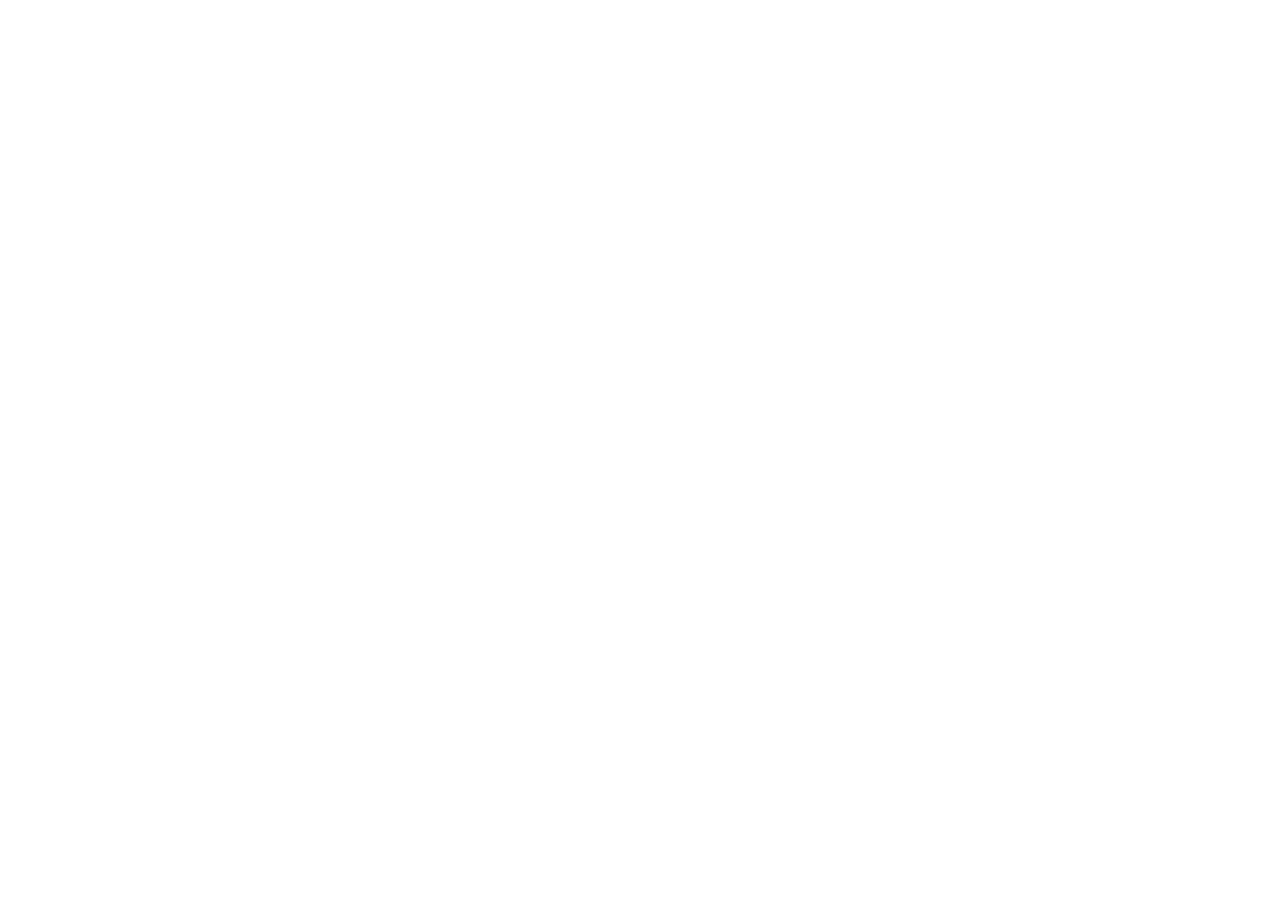
==== index.html @ 3cf3b5c2 "Se creo el archivo css y se agrego el codigo base a html, agregando titulo y linkeando el css" ====
<!DOCTYPE html>
<html lang="en">
<head>
    <meta charset="UTF-8">
    <meta name="viewport" content="width=device-width, initial-scale=1.0">
    <title>MiPortalU+</title>
    <link rel="stylesheet" href="./css/style.css">
</head>
<body>
    
</body>
</html>
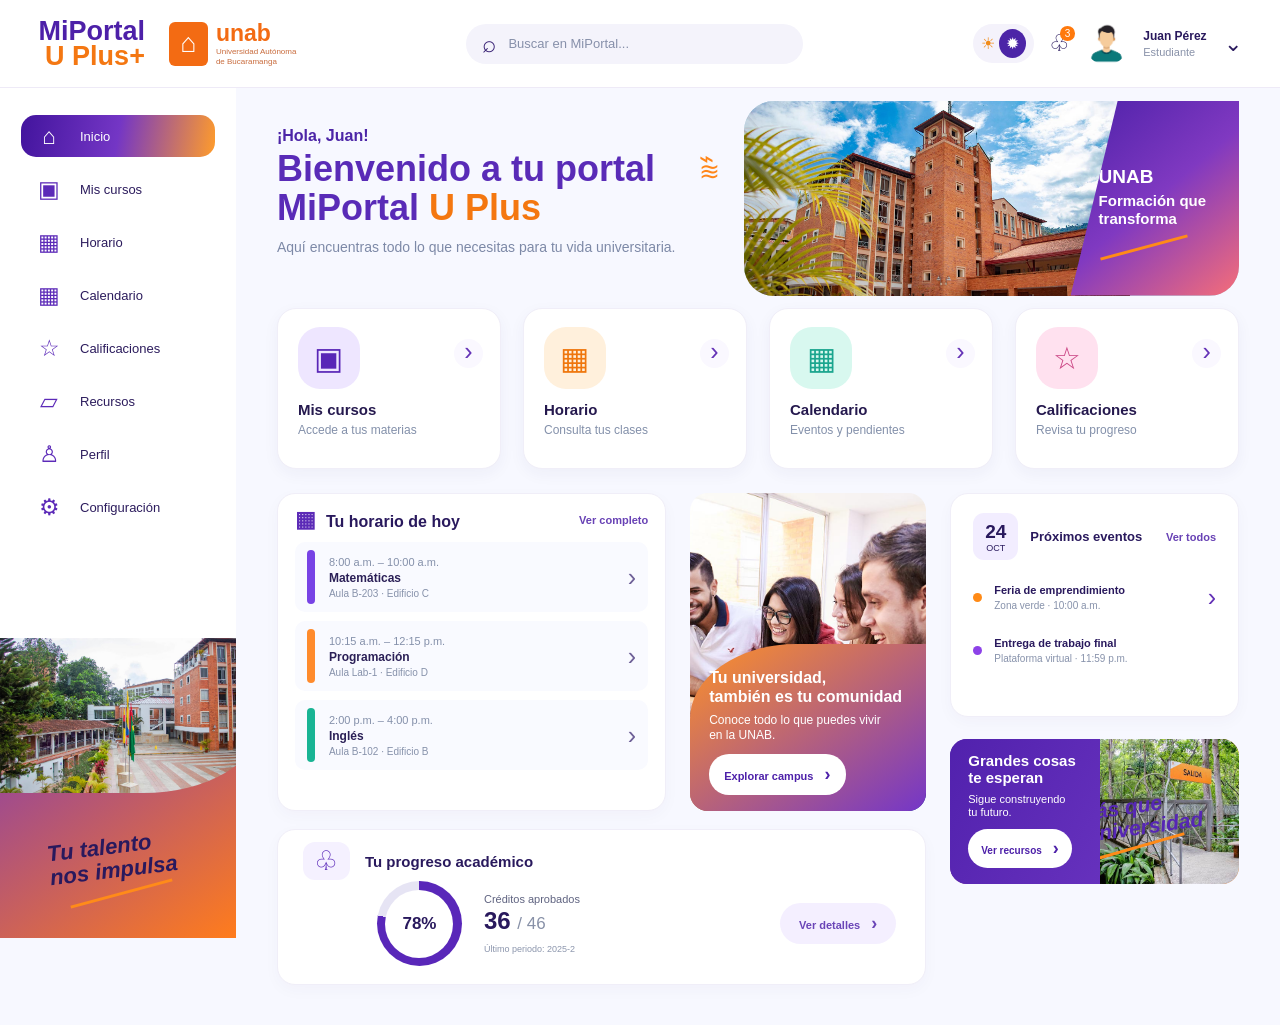
==== commit b28e38e8: "Se agregaron los wareframes a la carpeta, y se creo el codigo html y css de la pagina principal de d" ====
--- a/index.html
+++ b/index.html
@@ -1,12 +1,166 @@
 <!DOCTYPE html>
-<html lang="en">
+<html lang="es">
 <head>
     <meta charset="UTF-8">
     <meta name="viewport" content="width=device-width, initial-scale=1.0">
-    <title>MiPortalU+</title>
+    <title>MiPortal U Plus+</title>
     <link rel="stylesheet" href="./css/style.css">
 </head>
 <body>
-    
+    <header class="topbar">
+        <div class="brand">
+            <div class="portal-logo">MiPortal <span>U Plus+</span></div>
+            <div class="unab-logo">
+                <div class="unab-icon">⌂</div>
+                <div><strong>unab</strong><small>Universidad Autónoma<br>de Bucaramanga</small></div>
+            </div>
+        </div>
+
+        <div class="search-box">
+            <span class="search-icon">⌕</span>
+            <span>Buscar en MiPortal...</span>
+        </div>
+
+        <div class="user-area">
+            <div class="theme-icons"><span>☀</span><span class="dark-icon">✹</span></div>
+            <div class="notification">♧<span>3</span></div>
+            <img class="profile-photo" src="./assets/perfil.jpg" alt="Foto de perfil">
+            <div class="user-name"><strong>Juan Pérez</strong><small>Estudiante</small></div>
+            <span class="down-arrow">⌄</span>
+        </div>
+    </header>
+
+    <aside class="sidebar">
+        <nav class="navigation">
+            <a href="#" class="nav-item active"><span class="nav-icon">⌂</span>Inicio</a>
+            <a href="#" class="nav-item"><span class="nav-icon">▣</span>Mis cursos</a>
+            <a href="#" class="nav-item"><span class="nav-icon">▦</span>Horario</a>
+            <a href="#" class="nav-item"><span class="nav-icon">▦</span>Calendario</a>
+            <a href="#" class="nav-item"><span class="nav-icon">☆</span>Calificaciones</a>
+            <a href="#" class="nav-item"><span class="nav-icon">▱</span>Recursos</a>
+            <a href="#" class="nav-item"><span class="nav-icon">♙</span>Perfil</a>
+            <a href="#" class="nav-item"><span class="nav-icon">⚙</span>Configuración</a>
+        </nav>
+
+        <div class="sidebar-promo">
+            <img src="./assets/campus-lateral.jpg" alt="Campus de la UNAB">
+            <p>Tu talento<br>nos impulsa</p>
+            <div class="orange-line"></div>
+        </div>
+    </aside>
+
+    <main class="main-content">
+        <section class="welcome">
+            <div class="welcome-text">
+                <p class="hello">¡Hola, Juan!</p>
+                <h1>Bienvenido a tu portal<br>MiPortal <span>U Plus</span></h1>
+                <p class="subtitle">Aquí encuentras todo lo que necesitas para tu vida universitaria.</p>
+                <span class="little-decoration">⌁<br>≋</span>
+            </div>
+
+            <div class="hero-banner">
+                <img src="./assets/campus-principal.jpg" alt="Edificio de la UNAB">
+                <div class="hero-message">
+                    <strong>UNAB</strong>
+                    <p>Formación que<br>transforma</p>
+                    <span></span>
+                </div>
+            </div>
+        </section>
+
+        <section class="quick-links">
+            <article class="quick-card purple-card">
+                <div class="quick-icon">▣</div><span class="card-arrow">›</span>
+                <h2>Mis cursos</h2><p>Accede a tus materias</p>
+            </article>
+            <article class="quick-card orange-card">
+                <div class="quick-icon">▦</div><span class="card-arrow">›</span>
+                <h2>Horario</h2><p>Consulta tus clases</p>
+            </article>
+            <article class="quick-card green-card">
+                <div class="quick-icon">▦</div><span class="card-arrow">›</span>
+                <h2>Calendario</h2><p>Eventos y pendientes</p>
+            </article>
+            <article class="quick-card pink-card">
+                <div class="quick-icon">☆</div><span class="card-arrow">›</span>
+                <h2>Calificaciones</h2><p>Revisa tu progreso</p>
+            </article>
+        </section>
+
+        <section class="dashboard-grid">
+            <article class="panel schedule-panel">
+                <div class="panel-heading">
+                    <h2><span class="heading-symbol">▦</span>Tu horario de hoy</h2>
+                    <span class="text-link">Ver completo</span>
+                </div>
+                <div class="class-row">
+                    <span class="class-color violet"></span>
+                    <div><small>8:00 a.m. – 10:00 a.m.</small><strong>Matemáticas</strong><span>Aula B-203 · Edificio C</span></div>
+                    <span class="row-arrow">›</span>
+                </div>
+                <div class="class-row">
+                    <span class="class-color orange"></span>
+                    <div><small>10:15 a.m. – 12:15 p.m.</small><strong>Programación</strong><span>Aula Lab-1 · Edificio D</span></div>
+                    <span class="row-arrow">›</span>
+                </div>
+                <div class="class-row">
+                    <span class="class-color green"></span>
+                    <div><small>2:00 p.m. – 4:00 p.m.</small><strong>Inglés</strong><span>Aula B-102 · Edificio B</span></div>
+                    <span class="row-arrow">›</span>
+                </div>
+            </article>
+
+            <article class="campus-card">
+                <img src="./assets/estudiantes-campus.jpg" alt="Estudiantes en el campus">
+                <div class="campus-card-text">
+                    <h2>Tu universidad,<br>también es tu comunidad</h2>
+                    <p>Conoce todo lo que puedes vivir<br>en la UNAB.</p>
+                    <span class="white-button">Explorar campus <b>›</b></span>
+                </div>
+            </article>
+
+            <div class="right-column">
+                <article class="panel events-panel">
+                    <div class="events-heading">
+                        <div class="date-box"><strong>24</strong><small>OCT</small></div>
+                        <h2>Próximos eventos</h2><span class="text-link">Ver todos</span>
+                    </div>
+                    <div class="event-row">
+                        <span class="event-dot orange-dot"></span>
+                        <div><strong>Feria de emprendimiento</strong><small>Zona verde · 10:00 a.m.</small></div>
+                        <span class="event-arrow">›</span>
+                    </div>
+                    <div class="event-row">
+                        <span class="event-dot purple-dot"></span>
+                        <div><strong>Entrega de trabajo final</strong><small>Plataforma virtual · 11:59 p.m.</small></div>
+                    </div>
+                </article>
+
+                <article class="resource-card">
+                    <div class="resource-text">
+                        <h2>Grandes cosas<br>te esperan</h2>
+                        <p>Sigue construyendo<br>tu futuro.</p>
+                        <span class="white-button">Ver recursos <b>›</b></span>
+                    </div>
+                    <img src="./assets/campus-recursos.jpg" alt="Edificio de la universidad">
+                </article>
+            </div>
+
+            <article class="panel progress-panel">
+                <div class="progress-heading"><span class="graduation-icon">♧</span><h2>Tu progreso académico</h2></div>
+                <div class="progress-content">
+                    <div class="progress-circle"><div>78%</div></div>
+                    <div class="credits">
+                        <span>Créditos aprobados</span>
+                        <strong>36 <small>/ 46</small></strong>
+                        <small>Último periodo: 2025-2</small>
+                    </div>
+                    <span class="details-button">Ver detalles <b>›</b></span>
+                </div>
+            </article>
+        </section>
+    </main>
+
+    <div class="bottom-slogan">Más que<br>una universidad<div></div></div>
 </body>
-</html>+</html>
--- a/css/style.css
+++ b/css/style.css
@@ -0,0 +1,1105 @@
+* {
+    box-sizing: border-box;
+}
+
+body {
+    margin: 0;
+    font-family: Arial, Helvetica, sans-serif;
+    color: #29195d;
+    background: #f7f8ff;
+}
+
+.topbar {
+    height: 88px;
+    padding: 0 3%;
+    background: #fff;
+    display: flex;
+    align-items: center;
+    justify-content: space-between;
+    border-bottom: 1px solid #eeeaf7;
+    position: relative;
+    z-index: 2;
+}
+
+.brand, .unab-logo, .user-area {
+    display: flex;
+    align-items: center;
+}
+
+.brand {
+    gap: 24px;
+}
+
+.portal-logo {
+    color: #4d20a8;
+    font-size: 27px;
+    line-height: 25px;
+    font-weight: bold;
+}
+
+.portal-logo span {
+    display: block;
+    color: #f47712;
+    text-align: right;
+}
+
+.unab-logo {
+    gap: 8px;
+    color: #f36b13;
+}
+
+.unab-icon {
+    background: #f36b13;
+    color: white;
+    font-size: 27px;
+    width: 39px;
+    height: 44px;
+    display: flex;
+    align-items: center;
+    justify-content: center;
+    border-radius: 6px;
+}
+
+.unab-logo strong {
+    font-size: 23px;
+    display: block;
+}
+
+.unab-logo small {
+    display: block;
+    font-size: 8px;
+    line-height: 10px;
+    color: #c86b3c;
+}
+
+.search-box {
+    width: 28%;
+    height: 40px;
+    padding: 0 16px;
+    border-radius: 24px;
+    background: #f4f3fb;
+    color: #8790aa;
+    display: flex;
+    align-items: center;
+    gap: 12px;
+    font-size: 13px;
+}
+
+.search-icon {
+    color: #392275;
+    font-size: 24px;
+}
+
+.user-area {
+    gap: 15px;
+}
+
+.theme-icons {
+    background: #f4f2fb;
+    border-radius: 20px;
+    padding: 5px 8px;
+    color: #f18b18;
+}
+
+.dark-icon {
+    display: inline-block;
+    margin-left: 4px;
+    padding: 5px 7px;
+    border-radius: 50%;
+    background: #4c25a7;
+    color: white;
+}
+
+.notification {
+    font-size: 23px;
+    position: relative;
+}
+
+.notification span {
+    position: absolute;
+    top: -4px;
+    right: -5px;
+    background: #ff790d;
+    color: white;
+    font-size: 10px;
+    padding: 2px 5px;
+    border-radius: 50%;
+}
+
+.profile-photo {
+    width: 43px;
+    height: 43px;
+    border-radius: 50%;
+    object-fit: cover;
+    background: #eee;
+}
+
+.user-name strong, .user-name small {
+    display: block;
+}
+
+.user-name strong {
+    font-size: 12px;
+}
+
+.user-name small {
+    color: #8992a9;
+    font-size: 11px;
+    margin-top: 3px;
+}
+
+.down-arrow {
+    font-size: 22px;
+    margin-left: 2px;
+}
+
+.sidebar {
+    width: 236px;
+    position: absolute;
+    left: 0;
+    top: 88px;
+    bottom: 0;
+    min-height: 850px;
+    background: white;
+    overflow: hidden;
+}
+
+.navigation {
+    padding: 27px 21px;
+}
+
+.nav-item {
+    display: flex;
+    align-items: center;
+    gap: 20px;
+    height: 42px;
+    padding: 0 17px;
+    margin-bottom: 11px;
+    border-radius: 15px;
+    color: #2c1c5d;
+    text-decoration: none;
+    font-size: 13px;
+    transition: background-color .2s, color .2s, transform .2s;
+}
+
+.nav-icon {
+    width: 22px;
+    text-align: center;
+    color: #5c2ab8;
+    font-size: 23px;
+}
+
+.nav-item:hover {
+    background: #f0eaff;
+    color: #5424b1;
+    transform: translateX(3px);
+}
+
+.nav-item.active {
+    color: white;
+    background: linear-gradient(100deg, #42149d, #7436c5, #ff9c2b);
+}
+
+.nav-item.active .nav-icon {
+    color: white;
+}
+
+.sidebar-promo {
+    position: absolute;
+    left: 0;
+    bottom: 0;
+    width: 100%;
+    height: 300px;
+    background: linear-gradient(145deg, #7133c5, #ff7c1c);
+    overflow: hidden;
+}
+
+.sidebar-promo img {
+    width: 110%;
+    height: 155px;
+    object-fit: cover;
+    border-radius: 0 0 45% 0;
+    display: block;
+}
+
+.sidebar-promo p {
+    margin: 38px 0 0 48px;
+    font-size: 22px;
+    font-weight: bold;
+    font-style: italic;
+    line-height: 1.1;
+    transform: rotate(-7deg);
+}
+
+.orange-line {
+    width: 105px;
+    height: 3px;
+    background: #ff8b19;
+    margin: 13px 0 0 69px;
+    transform: rotate(-15deg);
+}
+
+.main-content {
+    margin-left: 236px;
+    padding: 0 3.2% 40px;
+}
+
+.welcome {
+    min-height: 220px;
+    display: flex;
+    align-items: center;
+    gap: 24px;
+}
+
+.welcome-text {
+    width: 46%;
+    position: relative;
+}
+
+.hello {
+    margin: 0 0 5px;
+    color: #4c25a7;
+    font-size: 16px;
+    font-weight: bold;
+}
+
+.welcome h1 {
+    margin: 0;
+    color: #592bb7;
+    font-size: 36px;
+    line-height: 1.08;
+}
+
+.welcome h1 span {
+    color: #f47710;
+}
+
+.subtitle {
+    color: #7d89a7;
+    font-size: 14px;
+    margin-top: 12px;
+}
+
+.little-decoration {
+    position: absolute;
+    top: 25px;
+    right: 0;
+    color: #ff8619;
+    font-size: 25px;
+    line-height: 13px;
+}
+
+.hero-banner {
+    height: 195px;
+    flex: 1;
+    position: relative;
+    overflow: hidden;
+    border-radius: 30px 0 30px 30px;
+    background: #b8d8e8;
+}
+
+.hero-banner > img {
+    width: 78%;
+    height: 100%;
+    object-fit: cover;
+}
+
+.hero-message {
+    position: absolute;
+    top: 0;
+    right: 0;
+    width: 34%;
+    height: 100%;
+    padding: 65px 10px 10px 28px;
+    color: white;
+    background: linear-gradient(140deg, #4b20a8, #8039c1, #f66e78);
+    clip-path: polygon(28% 0, 100% 0, 100% 100%, 0 100%);
+}
+
+.hero-message strong {
+    font-size: 19px;
+}
+
+.hero-message p {
+    font-size: 15px;
+    line-height: 1.25;
+    font-weight: bold;
+    margin: 4px 0;
+}
+
+.hero-message span {
+    display: block;
+    height: 3px;
+    width: 90px;
+    margin-top: 17px;
+    background: #ff8b18;
+    transform: rotate(-15deg);
+}
+
+.quick-links {
+    display: grid;
+    grid-template-columns: repeat(4, 1fr);
+    gap: 22px;
+    margin-bottom: 24px;
+}
+
+.quick-card {
+    height: 161px;
+    padding: 18px 20px;
+    position: relative;
+    overflow: hidden;
+    background: white;
+    border: 1px solid #f0eef8;
+    border-radius: 19px;
+    box-shadow: 0 5px 16px #34206e0c;
+    transition: transform .2s, box-shadow .2s;
+}
+
+.quick-card:hover {
+    transform: translateY(-4px);
+    box-shadow: 0 8px 20px #34206e18;
+}
+
+.quick-icon {
+    width: 62px;
+    height: 62px;
+    display: flex;
+    align-items: center;
+    justify-content: center;
+    border-radius: 22px;
+    font-size: 31px;
+    margin-bottom: 12px;
+}
+
+.purple-card .quick-icon { background: #eee6ff; color: #5926b7; }
+.orange-card .quick-icon { background: #fff0dc; color: #ef760c; }
+.green-card .quick-icon { background: #d8f8ef; color: #1aa58e; }
+.pink-card .quick-icon { background: #ffe1ef; color: #ca4383; }
+
+.quick-card h2 {
+    margin: 0 0 5px;
+    font-size: 15px;
+    color: #25194e;
+}
+
+.quick-card p {
+    margin: 0;
+    color: #8390aa;
+    font-size: 12px;
+}
+
+.card-arrow {
+    position: absolute;
+    top: 30px;
+    right: 17px;
+    width: 29px;
+    height: 29px;
+    text-align: center;
+    line-height: 25px;
+    border-radius: 50%;
+    background: #faf8ff;
+    color: #6533b7;
+    font-size: 25px;
+}
+
+.dashboard-grid {
+    display: grid;
+    grid-template-columns: 1.55fr .94fr 1.15fr;
+    grid-template-rows: 318px 156px;
+    gap: 18px 24px;
+}
+
+.panel {
+    background: white;
+    border: 1px solid #f0eef8;
+    border-radius: 18px;
+    box-shadow: 0 5px 16px #34206e08;
+}
+
+.schedule-panel {
+    padding: 13px 17px;
+    grid-column: 1;
+    grid-row: 1;
+}
+
+.panel-heading {
+    display: flex;
+    align-items: center;
+    justify-content: space-between;
+    margin-bottom: 8px;
+}
+
+.panel-heading h2, .progress-heading h2 {
+    margin: 0;
+    font-size: 16px;
+}
+
+.heading-symbol {
+    color: #5c2bb7;
+    font-size: 22px;
+    margin-right: 10px;
+}
+
+.text-link {
+    color: #6842b5;
+    font-size: 11px;
+    font-weight: bold;
+}
+
+.class-row {
+    display: flex;
+    align-items: center;
+    gap: 14px;
+    height: 70px;
+    margin-top: 9px;
+    padding: 8px 12px;
+    border-radius: 10px;
+    background: #f9faff;
+    transition: background-color .2s;
+}
+
+.class-row:hover {
+    background: #f0edff;
+}
+
+.class-color {
+    width: 8px;
+    height: 54px;
+    border-radius: 8px;
+}
+
+.violet { background: #7843e5; }
+.orange { background: #ff8b2c; }
+.green { background: #19b494; }
+
+.class-row div {
+    display: flex;
+    flex-direction: column;
+    gap: 3px;
+}
+
+.class-row small {
+    color: #8490aa;
+    font-size: 11px;
+}
+
+.class-row strong {
+    color: #2b2057;
+    font-size: 12px;
+}
+
+.class-row div span {
+    color: #8792ab;
+    font-size: 10px;
+}
+
+.row-arrow {
+    margin-left: auto;
+    color: #6e6097;
+    font-size: 25px;
+}
+
+.campus-card {
+    position: relative;
+    grid-column: 2;
+    grid-row: 1;
+    overflow: hidden;
+    border-radius: 18px;
+    background: #8fb4a0;
+}
+
+.campus-card > img {
+    width: 100%;
+    height: 100%;
+    object-fit: cover;
+}
+
+.campus-card-text {
+    position: absolute;
+    bottom: 0;
+    left: 0;
+    right: 0;
+    padding: 25px 19px 16px;
+    color: white;
+    background: linear-gradient(145deg, #ff9226, #7436c8);
+    border-radius: 45% 0 0 0;
+}
+
+.campus-card-text h2 {
+    font-size: 16px;
+    line-height: 1.15;
+    margin: 0 0 7px;
+}
+
+.campus-card-text p {
+    font-size: 12px;
+    line-height: 1.25;
+    margin: 0 0 11px;
+}
+
+.white-button {
+    display: inline-block;
+    padding: 10px 15px;
+    border-radius: 20px;
+    color: #4d20a9;
+    background: white;
+    font-size: 11px;
+    font-weight: bold;
+}
+
+.white-button b {
+    font-size: 18px;
+    margin-left: 8px;
+}
+
+.right-column {
+    grid-column: 3;
+    grid-row: 1 / span 2;
+    display: flex;
+    flex-direction: column;
+    gap: 22px;
+}
+
+.events-panel {
+    padding: 19px 22px 16px;
+    min-height: 224px;
+}
+
+.events-heading {
+    display: flex;
+    align-items: center;
+    gap: 12px;
+    margin-bottom: 17px;
+}
+
+.date-box {
+    width: 45px;
+    height: 47px;
+    background: #f2edff;
+    border-radius: 11px;
+    display: flex;
+    align-items: center;
+    justify-content: center;
+    flex-direction: column;
+}
+
+.date-box strong {
+    font-size: 19px;
+}
+
+.date-box small {
+    font-size: 9px;
+}
+
+.events-heading h2 {
+    font-size: 13px;
+    flex: 1;
+}
+
+.event-row {
+    display: flex;
+    align-items: center;
+    gap: 12px;
+    min-height: 40px;
+    margin-top: 13px;
+}
+
+.event-dot {
+    width: 9px;
+    height: 9px;
+    border-radius: 50%;
+}
+
+.orange-dot { background: #ff8a16; }
+.purple-dot { background: #8d42e8; }
+
+.event-row div {
+    display: flex;
+    flex-direction: column;
+    gap: 4px;
+}
+
+.event-row strong {
+    font-size: 11px;
+}
+
+.event-row small {
+    color: #8792ab;
+    font-size: 10px;
+}
+
+.event-arrow {
+    margin-left: auto;
+    color: #6331b6;
+    font-size: 25px;
+}
+
+.resource-card {
+    height: 145px;
+    position: relative;
+    overflow: hidden;
+    display: flex;
+    color: white;
+    border-radius: 17px;
+    background: linear-gradient(120deg, #5421ae, #ff8c27);
+}
+
+.resource-text {
+    width: 58%;
+    position: relative;
+    z-index: 1;
+    padding: 14px 0 12px 18px;
+    background: linear-gradient(120deg, #5121ad, #6631bd);
+}
+
+.resource-text h2 {
+    font-size: 15px;
+    line-height: 1.1;
+    margin: 0 0 7px;
+}
+
+.resource-text p {
+    font-size: 11px;
+    line-height: 1.2;
+    margin: 0 0 10px;
+}
+
+.resource-text .white-button {
+    padding: 9px 13px;
+    font-size: 10px;
+}
+
+.resource-card img {
+    width: 48%;
+    height: 100%;
+    object-fit: cover;
+}
+
+.progress-panel {
+    grid-column: 1 / span 2;
+    grid-row: 2;
+    padding: 12px 25px;
+}
+
+.progress-heading {
+    display: flex;
+    align-items: center;
+    gap: 15px;
+}
+
+.graduation-icon {
+    width: 47px;
+    height: 38px;
+    display: flex;
+    align-items: center;
+    justify-content: center;
+    background: #f5f1ff;
+    color: #5d2cba;
+    border-radius: 12px;
+    font-size: 27px;
+}
+
+.progress-heading h2 {
+    font-size: 15px;
+}
+
+.progress-content {
+    display: flex;
+    align-items: center;
+    gap: 22px;
+    padding: 1px 4px 0 74px;
+}
+
+.progress-circle {
+    width: 85px;
+    height: 85px;
+    display: flex;
+    align-items: center;
+    justify-content: center;
+    border-radius: 50%;
+    background: conic-gradient(#5927b9 0 78%, #e6e4f4 78% 100%);
+}
+
+.progress-circle div {
+    width: 68px;
+    height: 68px;
+    display: flex;
+    align-items: center;
+    justify-content: center;
+    border-radius: 50%;
+    background: white;
+    font-weight: bold;
+    font-size: 17px;
+}
+
+.credits {
+    display: flex;
+    flex-direction: column;
+    gap: 2px;
+    flex: 1;
+}
+
+.credits span {
+    font-size: 11px;
+    color: #5f6380;
+}
+
+.credits strong {
+    font-size: 24px;
+}
+
+.credits strong small {
+    color: #8790a7;
+    font-size: 17px;
+    font-weight: normal;
+}
+
+.credits > small {
+    font-size: 9px;
+    color: #8b95ac;
+    margin-top: 7px;
+}
+
+.details-button {
+    padding: 10px 19px;
+    border-radius: 22px;
+    background: #f4efff;
+    color: #6a45b7;
+    font-size: 11px;
+    font-weight: bold;
+}
+
+.details-button b {
+    font-size: 18px;
+    margin-left: 8px;
+}
+
+.bottom-slogan {
+    position: absolute;
+    right: 6%;
+    bottom: 48px;
+    color: #5626b5;
+    font-size: 21px;
+    line-height: 1.05;
+    font-style: italic;
+    font-weight: bold;
+    text-align: center;
+    transform: rotate(-8deg);
+}
+
+.bottom-slogan div {
+    width: 120px;
+    height: 3px;
+    margin: 8px auto 0;
+    background: #ff8a18;
+    transform: rotate(-8deg);
+}
+
+.bottom-campus {
+    position: absolute;
+    right: -4%;
+    bottom: -108px;
+    width: 34%;
+    height: 205px;
+    object-fit: cover;
+    border-radius: 60% 0 0 0;
+}
+
+/* Ajustes para pantallas medianas */
+@media (max-width: 1200px) {
+    .sidebar {
+        width: 205px;
+    }
+
+    .main-content {
+        margin-left: 205px;
+    }
+
+    .unab-logo {
+        display: none;
+    }
+
+    .welcome h1 {
+        font-size: 30px;
+    }
+
+    .quick-links {
+        gap: 13px;
+    }
+
+    .quick-card {
+        padding: 16px 14px;
+    }
+
+    .dashboard-grid {
+        grid-template-columns: 1.35fr .8fr 1fr;
+        gap: 16px;
+    }
+
+    .progress-content {
+        padding-left: 35px;
+    }
+}
+
+/* Ajustes para tabletas */
+@media (max-width: 900px) {
+    .sidebar {
+        width: 75px;
+    }
+
+    .main-content {
+        margin-left: 75px;
+    }
+
+    .navigation {
+        padding: 20px 8px;
+    }
+
+    .nav-item {
+        justify-content: center;
+        padding: 0;
+    }
+
+    .nav-item:not(.active) {
+        font-size: 0;
+    }
+
+    .nav-item {
+        gap: 0;
+    }
+
+    .nav-icon {
+        font-size: 22px;
+    }
+
+    .sidebar-promo p, .orange-line {
+        display: none;
+    }
+
+    .welcome {
+        flex-direction: column;
+        align-items: stretch;
+        padding: 20px 0;
+    }
+
+    .welcome-text {
+        width: 100%;
+    }
+
+    .hero-banner {
+        flex: auto;
+        height: 160px;
+    }
+
+    .quick-links {
+        grid-template-columns: repeat(2, 1fr);
+    }
+
+    .dashboard-grid {
+        grid-template-columns: 1fr 1fr;
+        grid-template-rows: auto auto auto;
+    }
+
+    .schedule-panel {
+        grid-column: 1;
+        grid-row: 1;
+    }
+
+    .campus-card {
+        grid-column: 2;
+        grid-row: 1;
+        min-height: 318px;
+    }
+
+    .progress-panel {
+        grid-column: 1 / span 2;
+        grid-row: 2;
+        min-height: 150px;
+    }
+
+    .right-column {
+        grid-column: 1 / span 2;
+        grid-row: 3;
+        display: grid;
+        grid-template-columns: 1fr 1fr;
+    }
+
+    .bottom-slogan, .bottom-campus {
+        display: none;
+    }
+}
+
+/* Ajustes para celulares */
+@media (max-width: 580px) {
+    .topbar {
+        height: 68px;
+        padding: 0 12px;
+    }
+
+    .brand {
+        gap: 8px;
+    }
+
+    .portal-logo {
+        font-size: 18px;
+        line-height: 17px;
+    }
+
+    .search-box {
+        width: 36%;
+        height: 34px;
+        padding: 0 9px;
+        gap: 5px;
+        font-size: 10px;
+    }
+
+    .search-icon {
+        font-size: 18px;
+    }
+
+    .theme-icons, .user-name, .down-arrow {
+        display: none;
+    }
+
+    .user-area {
+        gap: 10px;
+    }
+
+    .profile-photo {
+        width: 34px;
+        height: 34px;
+    }
+
+    .sidebar {
+        display: none;
+    }
+
+    .main-content {
+        margin-left: 0;
+        padding: 0 14px 30px;
+    }
+
+    .welcome h1 {
+        font-size: 29px;
+    }
+
+    .subtitle {
+        font-size: 12px;
+    }
+
+    .little-decoration {
+        display: none;
+    }
+
+    .hero-banner {
+        height: 145px;
+    }
+
+    .hero-message {
+        padding: 42px 5px 5px 24px;
+    }
+
+    .hero-message strong {
+        font-size: 16px;
+    }
+
+    .hero-message p {
+        font-size: 12px;
+    }
+
+    .quick-links {
+        gap: 10px;
+        margin-bottom: 15px;
+    }
+
+    .quick-card {
+        height: 145px;
+        padding: 14px;
+    }
+
+    .quick-icon {
+        width: 53px;
+        height: 53px;
+        font-size: 27px;
+        margin-bottom: 10px;
+    }
+
+    .quick-card h2 {
+        font-size: 13px;
+    }
+
+    .quick-card p {
+        font-size: 10px;
+    }
+
+    .dashboard-grid {
+        display: flex;
+        flex-direction: column;
+        gap: 14px;
+    }
+
+    .schedule-panel, .campus-card, .progress-panel, .right-column {
+        width: 100%;
+    }
+
+    .schedule-panel {
+        padding: 12px;
+    }
+
+    .class-row {
+        gap: 9px;
+        padding: 8px;
+    }
+
+    .campus-card {
+        height: 310px;
+    }
+
+    .right-column {
+        display: flex;
+        gap: 14px;
+    }
+
+    .events-panel {
+        min-height: 210px;
+        padding: 16px;
+    }
+
+    .progress-panel {
+        min-height: 160px;
+        padding: 12px 14px;
+    }
+
+    .progress-content {
+        padding: 10px 0 0;
+        gap: 12px;
+    }
+
+    .progress-circle {
+        width: 68px;
+        height: 68px;
+    }
+
+    .progress-circle div {
+        width: 54px;
+        height: 54px;
+        font-size: 14px;
+    }
+
+    .credits strong {
+        font-size: 21px;
+    }
+
+    .details-button {
+        padding: 8px 10px;
+        font-size: 10px;
+    }
+
+    .details-button b {
+        margin-left: 2px;
+    }
+
+    .resource-card {
+        height: 145px;
+    }
+}
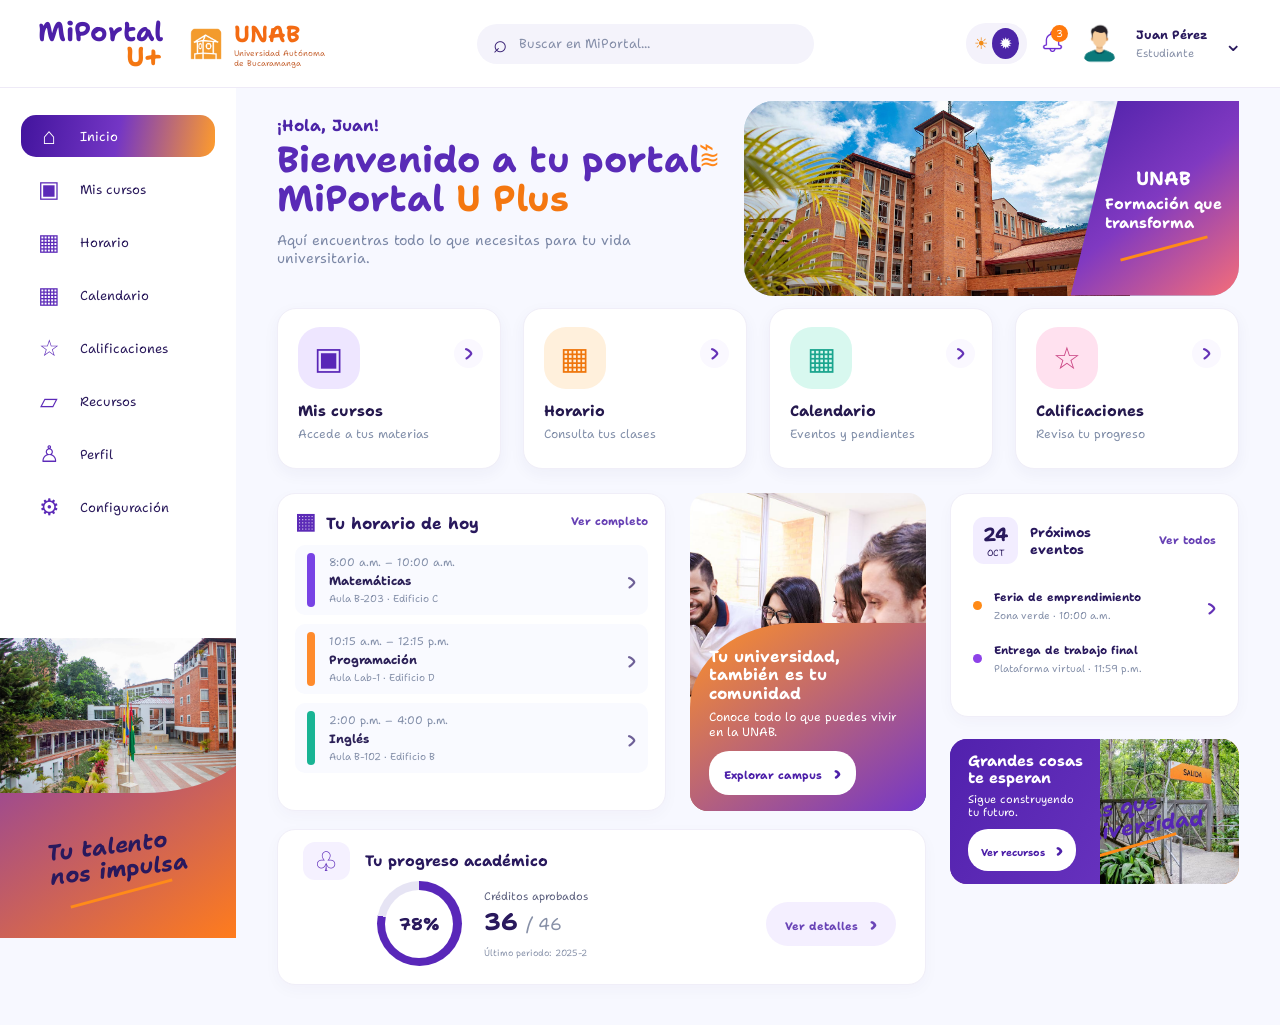
==== commit b2ede74e: "Nuevos cambios, iconos y nueva fuente principal" ====
--- a/index.html
+++ b/index.html
@@ -1,18 +1,25 @@
 <!DOCTYPE html>
 <html lang="es">
+
 <head>
     <meta charset="UTF-8">
     <meta name="viewport" content="width=device-width, initial-scale=1.0">
-    <title>MiPortal U Plus+</title>
+    <title>MiPortal U+</title>
     <link rel="stylesheet" href="./css/style.css">
+    <link rel="preconnect" href="https://fonts.googleapis.com">
+    <link rel="preconnect" href="https://fonts.gstatic.com" crossorigin>
+    <link href="https://fonts.googleapis.com/css2?family=Shantell+Sans:ital,wght@0,300..800;1,300..800&display=swap"
+        rel="stylesheet">
 </head>
+
 <body>
     <header class="topbar">
         <div class="brand">
-            <div class="portal-logo">MiPortal <span>U Plus+</span></div>
+            <div class="portal-logo">MiPortal <span>U+</span></div>
             <div class="unab-logo">
-                <div class="unab-icon">⌂</div>
-                <div><strong>unab</strong><small>Universidad Autónoma<br>de Bucaramanga</small></div>
+                <div class="unab-icon"><img src="./assets/dashboard/logo_UNAB.png" alt="LogoUNAB" class="logo-img">
+                </div>
+                <div><strong>UNAB</strong><small>Universidad Autónoma<br>de Bucaramanga</small></div>
             </div>
         </div>
 
@@ -23,7 +30,8 @@
 
         <div class="user-area">
             <div class="theme-icons"><span>☀</span><span class="dark-icon">✹</span></div>
-            <div class="notification">♧<span>3</span></div>
+            <div class="notification"><img src="./assets/dashboard/notificacion.png" alt="notificaciones"
+                    class="notificacion-logo"><span>3</span></div>
             <img class="profile-photo" src="./assets/perfil.jpg" alt="Foto de perfil">
             <div class="user-name"><strong>Juan Pérez</strong><small>Estudiante</small></div>
             <span class="down-arrow">⌄</span>
@@ -71,19 +79,23 @@
         <section class="quick-links">
             <article class="quick-card purple-card">
                 <div class="quick-icon">▣</div><span class="card-arrow">›</span>
-                <h2>Mis cursos</h2><p>Accede a tus materias</p>
+                <h2>Mis cursos</h2>
+                <p>Accede a tus materias</p>
             </article>
             <article class="quick-card orange-card">
                 <div class="quick-icon">▦</div><span class="card-arrow">›</span>
-                <h2>Horario</h2><p>Consulta tus clases</p>
+                <h2>Horario</h2>
+                <p>Consulta tus clases</p>
             </article>
             <article class="quick-card green-card">
                 <div class="quick-icon">▦</div><span class="card-arrow">›</span>
-                <h2>Calendario</h2><p>Eventos y pendientes</p>
+                <h2>Calendario</h2>
+                <p>Eventos y pendientes</p>
             </article>
             <article class="quick-card pink-card">
                 <div class="quick-icon">☆</div><span class="card-arrow">›</span>
-                <h2>Calificaciones</h2><p>Revisa tu progreso</p>
+                <h2>Calificaciones</h2>
+                <p>Revisa tu progreso</p>
             </article>
         </section>
 
@@ -95,17 +107,20 @@
                 </div>
                 <div class="class-row">
                     <span class="class-color violet"></span>
-                    <div><small>8:00 a.m. – 10:00 a.m.</small><strong>Matemáticas</strong><span>Aula B-203 · Edificio C</span></div>
+                    <div><small>8:00 a.m. – 10:00 a.m.</small><strong>Matemáticas</strong><span>Aula B-203 · Edificio
+                            C</span></div>
                     <span class="row-arrow">›</span>
                 </div>
                 <div class="class-row">
                     <span class="class-color orange"></span>
-                    <div><small>10:15 a.m. – 12:15 p.m.</small><strong>Programación</strong><span>Aula Lab-1 · Edificio D</span></div>
+                    <div><small>10:15 a.m. – 12:15 p.m.</small><strong>Programación</strong><span>Aula Lab-1 · Edificio
+                            D</span></div>
                     <span class="row-arrow">›</span>
                 </div>
                 <div class="class-row">
                     <span class="class-color green"></span>
-                    <div><small>2:00 p.m. – 4:00 p.m.</small><strong>Inglés</strong><span>Aula B-102 · Edificio B</span></div>
+                    <div><small>2:00 p.m. – 4:00 p.m.</small><strong>Inglés</strong><span>Aula B-102 · Edificio B</span>
+                    </div>
                     <span class="row-arrow">›</span>
                 </div>
             </article>
@@ -132,7 +147,8 @@
                     </div>
                     <div class="event-row">
                         <span class="event-dot purple-dot"></span>
-                        <div><strong>Entrega de trabajo final</strong><small>Plataforma virtual · 11:59 p.m.</small></div>
+                        <div><strong>Entrega de trabajo final</strong><small>Plataforma virtual · 11:59 p.m.</small>
+                        </div>
                     </div>
                 </article>
 
@@ -147,9 +163,13 @@
             </div>
 
             <article class="panel progress-panel">
-                <div class="progress-heading"><span class="graduation-icon">♧</span><h2>Tu progreso académico</h2></div>
+                <div class="progress-heading"><span class="graduation-icon">♧</span>
+                    <h2>Tu progreso académico</h2>
+                </div>
                 <div class="progress-content">
-                    <div class="progress-circle"><div>78%</div></div>
+                    <div class="progress-circle">
+                        <div>78%</div>
+                    </div>
                     <div class="credits">
                         <span>Créditos aprobados</span>
                         <strong>36 <small>/ 46</small></strong>
@@ -161,6 +181,8 @@
         </section>
     </main>
 
-    <div class="bottom-slogan">Más que<br>una universidad<div></div></div>
+    <div class="bottom-slogan">Más que<br>una universidad<div></div>
+    </div>
 </body>
-</html>
+
+</html>
--- a/css/style.css
+++ b/css/style.css
@@ -1,5 +1,6 @@
 * {
     box-sizing: border-box;
+    font-family: 'Shantell Sans';
 }
 
 body {
@@ -49,7 +50,6 @@
 }
 
 .unab-icon {
-    background: #f36b13;
     color: white;
     font-size: 27px;
     width: 39px;
@@ -58,6 +58,11 @@
     align-items: center;
     justify-content: center;
     border-radius: 6px;
+}
+
+.logo-img {
+    height: 2rem;
+    
 }
 
 .unab-logo strong {
@@ -113,6 +118,11 @@
 .notification {
     font-size: 23px;
     position: relative;
+}
+
+.notificacion-logo {
+    height: 1.3rem;
+    filter: brightness(0) saturate(100%) invert(18%) sepia(83%) saturate(4285%) hue-rotate(261deg) brightness(82%) contrast(98%);
 }
 
 .notification span {
@@ -305,6 +315,10 @@
 }
 
 .hero-message {
+    display: flex;
+    flex-direction: column;
+    align-items: center;
+    justify-content: center;
     position: absolute;
     top: 0;
     right: 0;
@@ -331,7 +345,8 @@
     display: block;
     height: 3px;
     width: 90px;
-    margin-top: 17px;
+    margin-top: 10px;
+    margin-bottom: 35px;
     background: #ff8b18;
     transform: rotate(-15deg);
 }
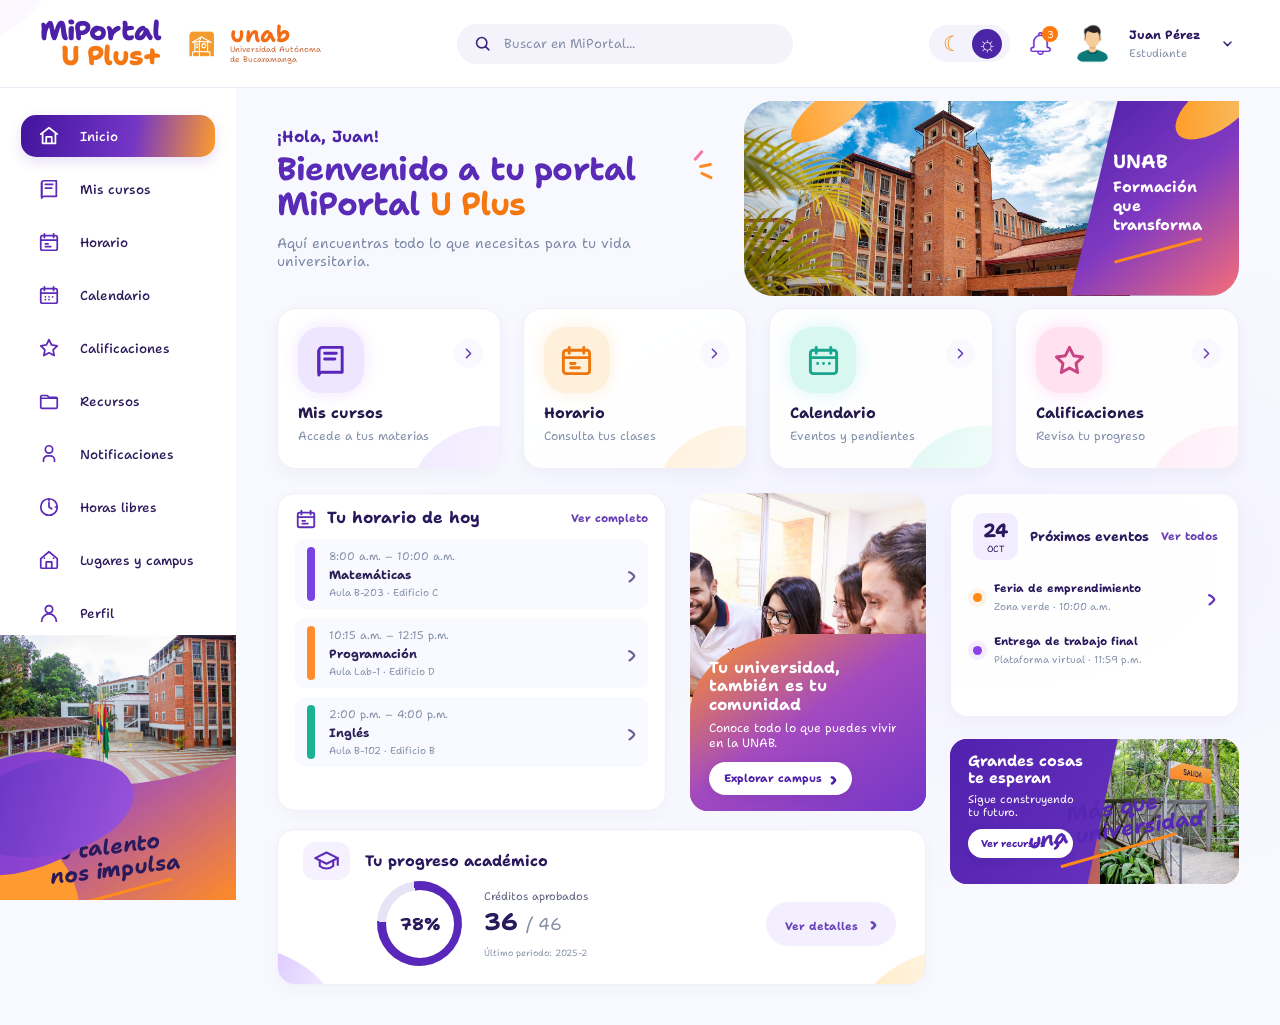
==== commit 335d749e: "nuevos iconos y agregue faltantes a la barra lateral" ====
--- a/index.html
+++ b/index.html
@@ -4,54 +4,129 @@
 <head>
     <meta charset="UTF-8">
     <meta name="viewport" content="width=device-width, initial-scale=1.0">
-    <title>MiPortal U+</title>
-    <link rel="stylesheet" href="./css/style.css">
+    <meta name="theme-color" content="#ffffff">
+    <title>MiPortal U Plus+</title>
     <link rel="preconnect" href="https://fonts.googleapis.com">
     <link rel="preconnect" href="https://fonts.gstatic.com" crossorigin>
-    <link href="https://fonts.googleapis.com/css2?family=Shantell+Sans:ital,wght@0,300..800;1,300..800&display=swap"
+    <link href="https://fonts.googleapis.com/css2?family=Shantell+Sans:wght@300;400;500;600;700;800&display=swap"
         rel="stylesheet">
+    <link rel="stylesheet" href="./css/style.css">
 </head>
 
 <body>
     <header class="topbar">
         <div class="brand">
-            <div class="portal-logo">MiPortal <span>U+</span></div>
+            <a class="portal-logo" href="#" aria-label="MiPortal U Plus">MiPortal <span>U Plus+</span></a>
+            <div class="brand-divider"></div>
             <div class="unab-logo">
-                <div class="unab-icon"><img src="./assets/dashboard/logo_UNAB.png" alt="LogoUNAB" class="logo-img">
-                </div>
-                <div><strong>UNAB</strong><small>Universidad Autónoma<br>de Bucaramanga</small></div>
-            </div>
-        </div>
-
-        <div class="search-box">
-            <span class="search-icon">⌕</span>
+                <img src="./assets/dashboard/logo_UNAB.png" alt="Logo UNAB" class="logo-img">
+                <div><strong>unab</strong><small>Universidad Autónoma<br>de Bucaramanga</small></div>
+            </div>
+        </div>
+
+        <div class="search-box" role="search">
+            <svg viewBox="0 0 24 24" aria-hidden="true">
+                <circle cx="11" cy="11" r="6.5"></circle>
+                <path d="m16 16 4 4"></path>
+            </svg>
             <span>Buscar en MiPortal...</span>
         </div>
 
         <div class="user-area">
-            <div class="theme-icons"><span>☀</span><span class="dark-icon">✹</span></div>
-            <div class="notification"><img src="./assets/dashboard/notificacion.png" alt="notificaciones"
-                    class="notificacion-logo"><span>3</span></div>
+            <div class="theme-icons" aria-label="Selector de tema">
+                <span class="moon-symbol" title="Modo oscuro">☾</span>
+                <span class="sun-symbol" title="Modo claro">☼</span>
+            </div>
+            <button class="icon-button notification" type="button" aria-label="Notificaciones">
+                <img src="./assets/dashboard/notificacion.png" alt="" class="notificacion-logo">
+                <span class="notification-count">3</span>
+            </button>
             <img class="profile-photo" src="./assets/perfil.jpg" alt="Foto de perfil">
             <div class="user-name"><strong>Juan Pérez</strong><small>Estudiante</small></div>
-            <span class="down-arrow">⌄</span>
+            <button class="icon-button profile-menu" type="button" aria-label="Abrir menú de usuario">
+                <svg viewBox="0 0 24 24" aria-hidden="true">
+                    <path d="m7 10 5 5 5-5"></path>
+                </svg>
+            </button>
         </div>
     </header>
 
     <aside class="sidebar">
-        <nav class="navigation">
-            <a href="#" class="nav-item active"><span class="nav-icon">⌂</span>Inicio</a>
-            <a href="#" class="nav-item"><span class="nav-icon">▣</span>Mis cursos</a>
-            <a href="#" class="nav-item"><span class="nav-icon">▦</span>Horario</a>
-            <a href="#" class="nav-item"><span class="nav-icon">▦</span>Calendario</a>
-            <a href="#" class="nav-item"><span class="nav-icon">☆</span>Calificaciones</a>
-            <a href="#" class="nav-item"><span class="nav-icon">▱</span>Recursos</a>
-            <a href="#" class="nav-item"><span class="nav-icon">♙</span>Perfil</a>
-            <a href="#" class="nav-item"><span class="nav-icon">⚙</span>Configuración</a>
+        <nav class="navigation" aria-label="Navegación principal">
+            <a href="#" class="nav-item active" aria-current="page">
+                <svg viewBox="0 0 24 24">
+                    <path d="m3 10 9-7 9 7"></path>
+                    <path d="M5 9v11h14V9M9 20v-7h6v7"></path>
+                </svg><span>Inicio</span>
+            </a>
+            <a href="#" class="nav-item">
+                <svg viewBox="0 0 24 24">
+                    <path d="M4 5.5A2.5 2.5 0 0 1 6.5 3H20v17H6.5A2.5 2.5 0 0 0 4 22z"></path>
+                    <path d="M4 5.5V20M8 7h8M8 11h7"></path>
+                </svg><span>Mis cursos</span>
+            </a>
+            <a href="#" class="nav-item">
+                <svg viewBox="0 0 24 24">
+                    <rect x="3" y="5" width="18" height="16" rx="2"></rect>
+                    <path d="M7 3v4M17 3v4M3 10h18M8 14h3M8 17h6"></path>
+                </svg><span>Horario</span>
+            </a>
+            <a href="#" class="nav-item">
+                <svg viewBox="0 0 24 24">
+                    <rect x="3" y="5" width="18" height="16" rx="2"></rect>
+                    <path d="M7 3v4M17 3v4M3 10h18M8 14h.01M12 14h.01M16 14h.01M8 17h.01M12 17h.01"></path>
+                </svg><span>Calendario</span>
+            </a>
+            <a href="#" class="nav-item">
+                <svg viewBox="0 0 24 24">
+                    <path d="m12 3 2.8 5.7 6.2.9-4.5 4.4 1.1 6.2-5.6-3-5.6 3 1.1-6.2L3 9.6l6.2-.9z"></path>
+                </svg><span>Calificaciones</span>
+            </a>
+            <a href="#" class="nav-item">
+                <svg viewBox="0 0 24 24">
+                    <path
+                        d="M3 7.5A1.5 1.5 0 0 1 4.5 6H10l2 2h7.5A1.5 1.5 0 0 1 21 9.5v9a1.5 1.5 0 0 1-1.5 1.5h-15A1.5 1.5 0 0 1 3 18.5z">
+                    </path>
+                    <path d="M3 9h18"></path>
+                </svg><span>Recursos</span>
+            </a>
+            <a href="#" class="nav-item">
+                <svg viewBox="0 0 24 24">
+                    <path d="M18 20v-1.5a4.5 4.5 0 0 0-4.5-4.5h-3A4.5 4.5 0 0 0 6 18.5V20"></path>
+                    <circle cx="12" cy="7" r="4"></circle>
+                </svg><span>Notificaciones</span>
+            </a>
+            <a href="#" class="nav-item">
+                <svg viewBox="0 0 24 24">
+                    <circle cx="12" cy="12" r="9"></circle>
+                    <path d="M12 7v5l3 2M12 3v2M21 12h-2"></path>
+                </svg><span>Horas libres</span>
+            </a>
+            <a href="#" class="nav-item">
+                <svg viewBox="0 0 24 24">
+                    <path d="M3 10.5 12 3l9 7.5v9a1.5 1.5 0 0 1-1.5 1.5h-15A1.5 1.5 0 0 1 3 19.5z"></path>
+                    <path d="M9 21v-7h6v7M7 10h.01M17 10h.01"></path>
+                </svg><span>Lugares y campus</span>
+            </a>
+            <a href="#" class="nav-item">
+                <svg viewBox="0 0 24 24">
+                    <circle cx="12" cy="8" r="4"></circle>
+                    <path d="M4 21a8 8 0 0 1 16 0"></path>
+                </svg><span>Perfil</span>
+            </a>
+            <a href="#" class="nav-item">
+                <svg viewBox="0 0 24 24">
+                    <path d="M12 8.5a3.5 3.5 0 1 0 0 7 3.5 3.5 0 0 0 0-7Z"></path>
+                    <path
+                        d="m19.4 15 .1.1 1.1.9-1.5 2.6-1.4-.6a8 8 0 0 1-1.6.9l-.2 1.5h-3l-.2-1.5a8 8 0 0 1-1.6-.9l-1.4.6-1.5-2.6 1.1-.9a7 7 0 0 1 0-1.9l-1.1-.9 1.5-2.6 1.4.6a8 8 0 0 1 1.6-.9l.2-1.5h3l.2 1.5a8 8 0 0 1 1.6.9l1.4-.6 1.5 2.6-1.1.9a7 7 0 0 1 0 1.8Z">
+                    </path>
+                </svg><span>Configuración</span>
+            </a>
         </nav>
 
         <div class="sidebar-promo">
             <img src="./assets/campus-lateral.jpg" alt="Campus de la UNAB">
+            <div class="sidebar-promo-shape"></div>
             <p>Tu talento<br>nos impulsa</p>
             <div class="orange-line"></div>
         </div>
@@ -63,9 +138,8 @@
                 <p class="hello">¡Hola, Juan!</p>
                 <h1>Bienvenido a tu portal<br>MiPortal <span>U Plus</span></h1>
                 <p class="subtitle">Aquí encuentras todo lo que necesitas para tu vida universitaria.</p>
-                <span class="little-decoration">⌁<br>≋</span>
-            </div>
-
+                <span class="little-decoration" aria-hidden="true"><i></i><i></i><i></i></span>
+            </div>
             <div class="hero-banner">
                 <img src="./assets/campus-principal.jpg" alt="Edificio de la UNAB">
                 <div class="hero-message">
@@ -76,24 +150,47 @@
             </div>
         </section>
 
-        <section class="quick-links">
+        <section class="quick-links" aria-label="Accesos rápidos">
             <article class="quick-card purple-card">
-                <div class="quick-icon">▣</div><span class="card-arrow">›</span>
+                <div class="quick-icon"><svg viewBox="0 0 24 24">
+                        <path d="M4 5.5A2.5 2.5 0 0 1 6.5 3H20v17H6.5A2.5 2.5 0 0 0 4 22z"></path>
+                        <path d="M4 5.5V20M8 7h8M8 11h7"></path>
+                    </svg></div>
+                <span class="card-arrow"><svg viewBox="0 0 24 24">
+                        <path d="m9 18 6-6-6-6"></path>
+                    </svg></span>
                 <h2>Mis cursos</h2>
                 <p>Accede a tus materias</p>
             </article>
             <article class="quick-card orange-card">
-                <div class="quick-icon">▦</div><span class="card-arrow">›</span>
+                <div class="quick-icon"><svg viewBox="0 0 24 24">
+                        <rect x="3" y="5" width="18" height="16" rx="2"></rect>
+                        <path d="M7 3v4M17 3v4M3 10h18M8 14h3M8 17h6"></path>
+                    </svg></div>
+                <span class="card-arrow"><svg viewBox="0 0 24 24">
+                        <path d="m9 18 6-6-6-6"></path>
+                    </svg></span>
                 <h2>Horario</h2>
                 <p>Consulta tus clases</p>
             </article>
             <article class="quick-card green-card">
-                <div class="quick-icon">▦</div><span class="card-arrow">›</span>
+                <div class="quick-icon"><svg viewBox="0 0 24 24">
+                        <rect x="3" y="5" width="18" height="16" rx="2"></rect>
+                        <path d="M7 3v4M17 3v4M3 10h18M8 14h.01M12 14h.01M16 14h.01"></path>
+                    </svg></div>
+                <span class="card-arrow"><svg viewBox="0 0 24 24">
+                        <path d="m9 18 6-6-6-6"></path>
+                    </svg></span>
                 <h2>Calendario</h2>
                 <p>Eventos y pendientes</p>
             </article>
             <article class="quick-card pink-card">
-                <div class="quick-icon">☆</div><span class="card-arrow">›</span>
+                <div class="quick-icon"><svg viewBox="0 0 24 24">
+                        <path d="m12 3 2.8 5.7 6.2.9-4.5 4.4 1.1 6.2-5.6-3-5.6 3 1.1-6.2L3 9.6l6.2-.9z"></path>
+                    </svg></div>
+                <span class="card-arrow"><svg viewBox="0 0 24 24">
+                        <path d="m9 18 6-6-6-6"></path>
+                    </svg></span>
                 <h2>Calificaciones</h2>
                 <p>Revisa tu progreso</p>
             </article>
@@ -102,35 +199,32 @@
         <section class="dashboard-grid">
             <article class="panel schedule-panel">
                 <div class="panel-heading">
-                    <h2><span class="heading-symbol">▦</span>Tu horario de hoy</h2>
-                    <span class="text-link">Ver completo</span>
-                </div>
-                <div class="class-row">
-                    <span class="class-color violet"></span>
+                    <h2><span class="heading-symbol"><svg viewBox="0 0 24 24">
+                                <rect x="3" y="5" width="18" height="16" rx="2"></rect>
+                                <path d="M7 3v4M17 3v4M3 10h18M8 14h3M8 17h6"></path>
+                            </svg></span>Tu horario de hoy</h2>
+                    <a href="#" class="text-link">Ver completo</a>
+                </div>
+                <div class="class-row"><span class="class-color violet"></span>
                     <div><small>8:00 a.m. – 10:00 a.m.</small><strong>Matemáticas</strong><span>Aula B-203 · Edificio
-                            C</span></div>
-                    <span class="row-arrow">›</span>
-                </div>
-                <div class="class-row">
-                    <span class="class-color orange"></span>
+                            C</span></div><span class="row-arrow">›</span>
+                </div>
+                <div class="class-row"><span class="class-color orange"></span>
                     <div><small>10:15 a.m. – 12:15 p.m.</small><strong>Programación</strong><span>Aula Lab-1 · Edificio
-                            D</span></div>
-                    <span class="row-arrow">›</span>
-                </div>
-                <div class="class-row">
-                    <span class="class-color green"></span>
+                            D</span></div><span class="row-arrow">›</span>
+                </div>
+                <div class="class-row"><span class="class-color green"></span>
                     <div><small>2:00 p.m. – 4:00 p.m.</small><strong>Inglés</strong><span>Aula B-102 · Edificio B</span>
-                    </div>
-                    <span class="row-arrow">›</span>
+                    </div><span class="row-arrow">›</span>
                 </div>
             </article>
 
             <article class="campus-card">
-                <img src="./assets/estudiantes-campus.jpg" alt="Estudiantes en el campus">
+                <img src="./assets/estudiantes-campus.jpg" alt="Estudiantes compartiendo en el campus">
                 <div class="campus-card-text">
                     <h2>Tu universidad,<br>también es tu comunidad</h2>
                     <p>Conoce todo lo que puedes vivir<br>en la UNAB.</p>
-                    <span class="white-button">Explorar campus <b>›</b></span>
+                    <a href="#" class="white-button">Explorar campus <b>›</b></a>
                 </div>
             </article>
 
@@ -138,44 +232,42 @@
                 <article class="panel events-panel">
                     <div class="events-heading">
                         <div class="date-box"><strong>24</strong><small>OCT</small></div>
-                        <h2>Próximos eventos</h2><span class="text-link">Ver todos</span>
-                    </div>
-                    <div class="event-row">
-                        <span class="event-dot orange-dot"></span>
-                        <div><strong>Feria de emprendimiento</strong><small>Zona verde · 10:00 a.m.</small></div>
-                        <span class="event-arrow">›</span>
-                    </div>
-                    <div class="event-row">
-                        <span class="event-dot purple-dot"></span>
+                        <h2>Próximos eventos</h2><a href="#" class="text-link">Ver todos</a>
+                    </div>
+                    <div class="event-row"><span class="event-dot orange-dot"></span>
+                        <div><strong>Feria de emprendimiento</strong><small>Zona verde · 10:00 a.m.</small></div><span
+                            class="event-arrow">›</span>
+                    </div>
+                    <div class="event-row"><span class="event-dot purple-dot"></span>
                         <div><strong>Entrega de trabajo final</strong><small>Plataforma virtual · 11:59 p.m.</small>
                         </div>
                     </div>
                 </article>
-
                 <article class="resource-card">
                     <div class="resource-text">
                         <h2>Grandes cosas<br>te esperan</h2>
-                        <p>Sigue construyendo<br>tu futuro.</p>
-                        <span class="white-button">Ver recursos <b>›</b></span>
+                        <p>Sigue construyendo<br>tu futuro.</p><a href="#" class="white-button">Ver recursos
+                            <b>›</b></a>
                     </div>
                     <img src="./assets/campus-recursos.jpg" alt="Edificio de la universidad">
                 </article>
             </div>
 
             <article class="panel progress-panel">
-                <div class="progress-heading"><span class="graduation-icon">♧</span>
+                <div class="progress-heading">
+                    <span class="graduation-icon"><svg viewBox="0 0 24 24">
+                            <path d="m2 9 10-5 10 5-10 5z"></path>
+                            <path d="M6 11v5c3.5 3 8.5 3 12 0v-5M22 9v6"></path>
+                        </svg></span>
                     <h2>Tu progreso académico</h2>
                 </div>
                 <div class="progress-content">
                     <div class="progress-circle">
                         <div>78%</div>
                     </div>
-                    <div class="credits">
-                        <span>Créditos aprobados</span>
-                        <strong>36 <small>/ 46</small></strong>
-                        <small>Último periodo: 2025-2</small>
-                    </div>
-                    <span class="details-button">Ver detalles <b>›</b></span>
+                    <div class="credits"><span>Créditos aprobados</span><strong>36 <small>/
+                                46</small></strong><small>Último periodo: 2025-2</small></div>
+                    <a href="#" class="details-button">Ver detalles <b>›</b></a>
                 </div>
             </article>
         </section>
--- a/css/style.css
+++ b/css/style.css
@@ -1,41 +1,79 @@
 * {
     box-sizing: border-box;
-    font-family: 'Shantell Sans';
+    font-family: 'Shantell Sans', sans-serif;
+}
+
+:root {
+    --purple: #5524b2;
+    --deep-purple: #321477;
+    --orange: #f47712;
+    --text: #29195d;
+    --muted: #8290ad;
+    --surface: #ffffff;
+}
+
+html {
+    min-width: 320px;
+    min-height: 100%;
+    background: #f7f8ff;
 }
 
 body {
     margin: 0;
-    font-family: Arial, Helvetica, sans-serif;
-    color: #29195d;
-    background: #f7f8ff;
+    min-height: 100vh;
+    color: var(--text);
+    background:
+        radial-gradient(ellipse at 78% 55%, rgba(231, 225, 255, .34), transparent 42%),
+        #f8f9ff;
+    overflow-x: hidden;
+}
+
+body::before {
+    content: "";
+    position: fixed;
+    z-index: 0;
+    top: -65px;
+    left: -55px;
+    width: 120px;
+    height: 105px;
+    background: linear-gradient(135deg, #7135c8, #b78aff);
+    border-radius: 0 0 90% 0;
+    transform: rotate(-8deg);
+    pointer-events: none;
 }
 
 .topbar {
     height: 88px;
-    padding: 0 3%;
-    background: #fff;
+    padding: 0 3.1%;
+    background: rgba(255, 255, 255, .96);
     display: flex;
     align-items: center;
     justify-content: space-between;
+    gap: 24px;
     border-bottom: 1px solid #eeeaf7;
     position: relative;
-    z-index: 2;
-}
-
-.brand, .unab-logo, .user-area {
+    z-index: 5;
+}
+
+.brand,
+.unab-logo,
+.user-area {
     display: flex;
     align-items: center;
 }
 
 .brand {
-    gap: 24px;
+    gap: 22px;
+    flex-shrink: 0;
 }
 
 .portal-logo {
     color: #4d20a8;
     font-size: 27px;
-    line-height: 25px;
-    font-weight: bold;
+    line-height: .91;
+    font-weight: 800;
+    text-decoration: none;
+    letter-spacing: -.8px;
 }
 
 .portal-logo span {
@@ -44,29 +82,27 @@
     text-align: right;
 }
 
+.brand-divider {
+    height: 38px;
+    width: 1px;
+    background: #eeeaf6;
+    display: none;
+}
+
 .unab-logo {
     gap: 8px;
     color: #f36b13;
 }
 
-.unab-icon {
-    color: white;
-    font-size: 27px;
+.logo-img {
     width: 39px;
     height: 44px;
-    display: flex;
-    align-items: center;
-    justify-content: center;
-    border-radius: 6px;
-}
-
-.logo-img {
-    height: 2rem;
-    
+    object-fit: contain;
 }
 
 .unab-logo strong {
     font-size: 23px;
+    line-height: 22px;
     display: block;
 }
 
@@ -78,7 +114,7 @@
 }
 
 .search-box {
-    width: 28%;
+    width: min(28%, 390px);
     height: 40px;
     padding: 0 16px;
     border-radius: 24px;
@@ -88,51 +124,98 @@
     align-items: center;
     gap: 12px;
     font-size: 13px;
-}
-
-.search-icon {
-    color: #392275;
-    font-size: 24px;
+    flex-shrink: 1;
+}
+
+.search-box svg,
+.icon-button svg {
+    width: 19px;
+    height: 19px;
+    fill: none;
+    stroke: #392275;
+    stroke-width: 2;
+    stroke-linecap: round;
+    stroke-linejoin: round;
+    flex-shrink: 0;
 }
 
 .user-area {
     gap: 15px;
+    flex-shrink: 0;
 }
 
 .theme-icons {
+    height: 37px;
+    display: flex;
+    align-items: center;
+    gap: 5px;
+    padding: 4px 8px;
+    border-radius: 22px;
     background: #f4f2fb;
-    border-radius: 20px;
-    padding: 5px 8px;
     color: #f18b18;
 }
 
-.dark-icon {
-    display: inline-block;
-    margin-left: 4px;
-    padding: 5px 7px;
-    border-radius: 50%;
+.theme-icons span {
+    width: 30px;
+    height: 30px;
+    display: grid;
+    place-items: center;
+    border-radius: 50%;
+    font-size: 21px;
+    cursor: pointer;
+    transition: background .25s ease,
+                color .25s ease,
+                transform .25s ease,
+                box-shadow .25s ease;
+}
+
+.moon-symbol {
+    color: #f18b18;
+}
+
+.sun-symbol {
+    color: white;
     background: #4c25a7;
-    color: white;
+}
+
+.theme-icons span:hover {
+    transform: scale(1.12);
+    background: #e9ddff;
+    color: #5724b2;
+    box-shadow: 0 3px 10px rgba(83, 37, 174, .15);
+}
+
+.icon-button {
+    border: 0;
+    background: transparent;
+    padding: 4px;
+    display: grid;
+    place-items: center;
+    cursor: pointer;
 }
 
 .notification {
-    font-size: 23px;
     position: relative;
 }
 
 .notificacion-logo {
-    height: 1.3rem;
+    height: 23px;
+    width: 23px;
+    object-fit: contain;
     filter: brightness(0) saturate(100%) invert(18%) sepia(83%) saturate(4285%) hue-rotate(261deg) brightness(82%) contrast(98%);
 }
 
-.notification span {
-    position: absolute;
-    top: -4px;
-    right: -5px;
+.notification-count {
+    position: absolute;
+    top: -2px;
+    right: -2px;
+    min-width: 16px;
+    height: 16px;
+    display: grid;
+    place-items: center;
     background: #ff790d;
     color: white;
     font-size: 10px;
-    padding: 2px 5px;
     border-radius: 50%;
 }
 
@@ -144,7 +227,8 @@
     background: #eee;
 }
 
-.user-name strong, .user-name small {
+.user-name strong,
+.user-name small {
     display: block;
 }
 
@@ -158,45 +242,64 @@
     margin-top: 3px;
 }
 
-.down-arrow {
-    font-size: 22px;
-    margin-left: 2px;
+.profile-menu svg {
+    width: 17px;
+    height: 17px;
 }
 
 .sidebar {
     width: 236px;
-    position: absolute;
+    position: fixed;
     left: 0;
     top: 88px;
-    bottom: 0;
-    min-height: 850px;
-    background: white;
+    height: calc(100vh - 88px);
+    min-height: 0;
+    background: rgba(255, 255, 255, .93);
+    display: flex;
+    flex-direction: column;
     overflow: hidden;
+    z-index: 2;
 }
 
 .navigation {
-    padding: 27px 21px;
+    padding: 27px 21px 15px;
+    position: relative;
+    z-index: 2;
+    flex: 1;
+    min-height: 0;
+    overflow-y: auto;
+    scrollbar-width: none;
+}
+
+.navigation::-webkit-scrollbar {
+    display: none;
 }
 
 .nav-item {
     display: flex;
     align-items: center;
     gap: 20px;
-    height: 42px;
+    min-height: 42px;
     padding: 0 17px;
     margin-bottom: 11px;
     border-radius: 15px;
     color: #2c1c5d;
     text-decoration: none;
     font-size: 13px;
-    transition: background-color .2s, color .2s, transform .2s;
-}
-
-.nav-icon {
+    font-weight: 500;
+    transition: background .2s, color .2s, transform .2s, box-shadow .2s;
+    white-space: nowrap;
+}
+
+.nav-item svg {
     width: 22px;
-    text-align: center;
-    color: #5c2ab8;
-    font-size: 23px;
+    height: 22px;
+    flex: 0 0 22px;
+    fill: none;
+    stroke: #5c2ab8;
+    stroke-width: 1.9;
+    stroke-linecap: round;
+    stroke-linejoin: round;
 }
 
 .nav-item:hover {
@@ -207,35 +310,137 @@
 
 .nav-item.active {
     color: white;
-    background: linear-gradient(100deg, #42149d, #7436c5, #ff9c2b);
-}
-
-.nav-item.active .nav-icon {
-    color: white;
+    background: linear-gradient(100deg, #42149d 0%, #7436c5 58%, #ff9c2b 100%);
+    box-shadow: 0 5px 13px rgba(93, 43, 181, .15);
+}
+
+.nav-item.active svg {
+    stroke: white;
 }
 
 .sidebar-promo {
-    position: absolute;
-    left: 0;
-    bottom: 0;
+    position: relative;
+    flex: 0 0 265px;
     width: 100%;
-    height: 300px;
-    background: linear-gradient(145deg, #7133c5, #ff7c1c);
+    height: 265px;
+    margin-top: auto;
     overflow: hidden;
+    background: linear-gradient(
+        145deg,
+        #6330bd 0%,
+        #9b4ac5 48%,
+        #ff8b27 100%
+    );
 }
 
 .sidebar-promo img {
-    width: 110%;
+    position: relative;
+    z-index: 1;
+    display: block;
+    width: 125%;
+    height: 160px;
+    margin-left: -12%;
+    object-fit: cover;
+    object-position: center;
+    clip-path: ellipse(83% 72% at 36% 28%);
+}
+
+.sidebar-promo::before {
+    content: "";
+    position: absolute;
+    z-index: 2;
+    width: 180px;
+    height: 115px;
+    left: -75px;
+    bottom: -43px;
+    border-radius: 50%;
+    background: linear-gradient(120deg, #ff9d2d, #ffb13e);
+    transform: rotate(25deg);
+}
+
+.sidebar-promo::after {
+    content: "";
+    position: absolute;
+    z-index: 2;
+    width: 175px;
+    height: 115px;
+    left: -65px;
+    top: 120px;
+    border-radius: 48% 52% 55% 45%;
+    background: linear-gradient(120deg, #7136ce, #a04bd0);
+    transform: rotate(-15deg);
+}
+
+.sidebar-promo-shape {
+    position: absolute;
+    z-index: 3;
+    width: 155px;
+    height: 85px;
+    top: 125px;
+    left: -55px;
+    border-radius: 50%;
+    background: linear-gradient(120deg, #632cbd, #9145d0);
+    transform: rotate(-13deg);
+}
+
+.sidebar-promo p {
+    position: relative;
+    z-index: 4;
+    margin: 35px 0 0 48px;
+    font-size: 21px;
+    font-weight: 700;
+    font-style: italic;
+    line-height: 1.1;
+    transform: rotate(-7deg);
+}
+
+.orange-line {
+    position: relative;
+    z-index: 4;
+    width: 105px;
+    height: 3px;
+    background: #ff8b19;
+    margin: 13px 0 0 69px;
+    transform: rotate(-15deg);
+}
+
+.sidebar-promo::before {
+    content: "";
+    position: absolute;
+    z-index: 1;
+    width: 180px;
+    height: 180px;
+    left: -100px;
+    bottom: -105px;
+    border-radius: 50%;
+    background: #ff9a30;
+}
+
+.sidebar-promo img {
+    width: 112%;
     height: 155px;
     object-fit: cover;
-    border-radius: 0 0 45% 0;
     display: block;
+    clip-path: ellipse(76% 72% at 48% 25%);
+}
+
+.sidebar-promo-shape {
+    position: absolute;
+    width: 170px;
+    height: 95px;
+    top: 125px;
+    left: -35px;
+    border-radius: 50%;
+    background: linear-gradient(120deg, #6030c0, #9d55dc);
+    transform: rotate(-13deg);
 }
 
 .sidebar-promo p {
-    margin: 38px 0 0 48px;
-    font-size: 22px;
-    font-weight: bold;
+    position: relative;
+    z-index: 2;
+    margin: 42px 0 0 48px;
+    font-size: 21px;
+    font-weight: 700;
     font-style: italic;
     line-height: 1.1;
     transform: rotate(-7deg);
@@ -250,6 +455,8 @@
 }
 
 .main-content {
+    position: relative;
+    z-index: 1;
     margin-left: 236px;
     padding: 0 3.2% 40px;
 }
@@ -264,20 +471,22 @@
 .welcome-text {
     width: 46%;
     position: relative;
+    flex-shrink: 0;
 }
 
 .hello {
     margin: 0 0 5px;
     color: #4c25a7;
     font-size: 16px;
-    font-weight: bold;
+    font-weight: 700;
 }
 
 .welcome h1 {
     margin: 0;
     color: #592bb7;
-    font-size: 36px;
+    font-size: clamp(27px, 2.5vw, 36px);
     line-height: 1.08;
+    letter-spacing: -.8px;
 }
 
 .welcome h1 span {
@@ -287,46 +496,90 @@
 .subtitle {
     color: #7d89a7;
     font-size: 14px;
-    margin-top: 12px;
+    margin: 12px 0 0;
 }
 
 .little-decoration {
     position: absolute;
     top: 25px;
-    right: 0;
-    color: #ff8619;
-    font-size: 25px;
-    line-height: 13px;
-}
+    right: 1%;
+    width: 24px;
+    height: 30px;
+}
+
+.little-decoration i {
+    position: absolute;
+    display: block;
+    width: 13px;
+    height: 3px;
+    border-radius: 5px;
+    background: #f477a8;
+    transform: rotate(-48deg);
+}
+
+.little-decoration i:nth-child(1) { top: 3px; left: 1px; }
+.little-decoration i:nth-child(2) { top: 13px; left: 8px; background: #ff8a22; transform: rotate(-12deg); }
+.little-decoration i:nth-child(3) { top: 23px; left: 9px; background: #ff8a22; transform: rotate(25deg); }
 
 .hero-banner {
     height: 195px;
     flex: 1;
+    min-width: 0;
     position: relative;
     overflow: hidden;
     border-radius: 30px 0 30px 30px;
     background: #b8d8e8;
+    isolation: isolate;
+}
+
+.hero-banner::before,
+.hero-banner::after {
+    content: "";
+    position: absolute;
+    z-index: 1;
+    pointer-events: none;
+}
+
+.hero-banner::before {
+    width: 100px;
+    height: 36px;
+    top: -9px;
+    left: 8%;
+    background: linear-gradient(110deg, #ff9d28, #ffca83);
+    border-radius: 50% 0 50% 50%;
+    transform: rotate(-36deg);
+}
+
+.hero-banner::after {
+    width: 95px;
+    height: 45px;
+    right: -25px;
+    top: -17px;
+    background: linear-gradient(120deg, #ff9a24, #f5c66e);
+    border-radius: 50%;
+    transform: rotate(-35deg);
 }
 
 .hero-banner > img {
     width: 78%;
     height: 100%;
     object-fit: cover;
+    display: block;
 }
 
 .hero-message {
     display: flex;
     flex-direction: column;
-    align-items: center;
+    align-items: flex-start;
     justify-content: center;
     position: absolute;
     top: 0;
     right: 0;
     width: 34%;
     height: 100%;
-    padding: 65px 10px 10px 28px;
+    padding: 15px 12px 10px 42px;
     color: white;
-    background: linear-gradient(140deg, #4b20a8, #8039c1, #f66e78);
+    background: linear-gradient(140deg, #4b20a8 0%, #8039c1 52%, #f66e78 100%);
     clip-path: polygon(28% 0, 100% 0, 100% 100%, 0 100%);
 }
 
@@ -337,7 +590,7 @@
 .hero-message p {
     font-size: 15px;
     line-height: 1.25;
-    font-weight: bold;
+    font-weight: 700;
     margin: 4px 0;
 }
 
@@ -346,14 +599,13 @@
     height: 3px;
     width: 90px;
     margin-top: 10px;
-    margin-bottom: 35px;
     background: #ff8b18;
     transform: rotate(-15deg);
 }
 
 .quick-links {
     display: grid;
-    grid-template-columns: repeat(4, 1fr);
+    grid-template-columns: repeat(4, minmax(0, 1fr));
     gap: 22px;
     margin-bottom: 24px;
 }
@@ -363,41 +615,73 @@
     padding: 18px 20px;
     position: relative;
     overflow: hidden;
-    background: white;
+    background: rgba(255, 255, 255, .94);
     border: 1px solid #f0eef8;
     border-radius: 19px;
     box-shadow: 0 5px 16px #34206e0c;
     transition: transform .2s, box-shadow .2s;
 }
 
+.quick-card::after {
+    content: "";
+    position: absolute;
+    width: 125px;
+    height: 85px;
+    right: -35px;
+    bottom: -47px;
+    border-radius: 50%;
+    opacity: .55;
+    transform: rotate(-25deg);
+}
+
+.purple-card::after { background: linear-gradient(135deg, #e4d7ff, #f5f0ff); }
+.orange-card::after { background: linear-gradient(135deg, #ffe4bd, #fff8ed); }
+.green-card::after { background: linear-gradient(135deg, #c9f3e8, #f1fffb); }
+.pink-card::after { background: linear-gradient(135deg, #ffe0ef, #fff5fa); }
+
 .quick-card:hover {
     transform: translateY(-4px);
     box-shadow: 0 8px 20px #34206e18;
 }
 
 .quick-icon {
-    width: 62px;
-    height: 62px;
+    width: 66px;
+    height: 66px;
     display: flex;
     align-items: center;
     justify-content: center;
-    border-radius: 22px;
-    font-size: 31px;
-    margin-bottom: 12px;
-}
-
-.purple-card .quick-icon { background: #eee6ff; color: #5926b7; }
-.orange-card .quick-icon { background: #fff0dc; color: #ef760c; }
-.green-card .quick-icon { background: #d8f8ef; color: #1aa58e; }
-.pink-card .quick-icon { background: #ffe1ef; color: #ca4383; }
+    border-radius: 23px;
+    margin-bottom: 10px;
+    position: relative;
+    z-index: 1;
+}
+
+.quick-icon svg {
+    width: 35px;
+    height: 35px;
+    fill: none;
+    stroke: currentColor;
+    stroke-width: 2;
+    stroke-linecap: round;
+    stroke-linejoin: round;
+}
+
+.purple-card .quick-icon { background: #eee6ff; color: #5926b7; box-shadow: 0 0 18px #eee6ff; }
+.orange-card .quick-icon { background: #fff0dc; color: #ef760c; box-shadow: 0 0 18px #fff0dc; }
+.green-card .quick-icon { background: #d8f8ef; color: #1aa58e; box-shadow: 0 0 18px #d8f8ef; }
+.pink-card .quick-icon { background: #ffe1ef; color: #ca4383; box-shadow: 0 0 18px #ffe1ef; }
 
 .quick-card h2 {
+    position: relative;
+    z-index: 1;
     margin: 0 0 5px;
     font-size: 15px;
     color: #25194e;
 }
 
 .quick-card p {
+    position: relative;
+    z-index: 1;
     margin: 0;
     color: #8390aa;
     font-size: 12px;
@@ -409,23 +693,33 @@
     right: 17px;
     width: 29px;
     height: 29px;
-    text-align: center;
-    line-height: 25px;
+    display: grid;
+    place-items: center;
     border-radius: 50%;
     background: #faf8ff;
     color: #6533b7;
-    font-size: 25px;
+    z-index: 1;
+}
+
+.card-arrow svg {
+    width: 17px;
+    height: 17px;
+    fill: none;
+    stroke: currentColor;
+    stroke-width: 2;
+    stroke-linecap: round;
+    stroke-linejoin: round;
 }
 
 .dashboard-grid {
     display: grid;
-    grid-template-columns: 1.55fr .94fr 1.15fr;
+    grid-template-columns: minmax(0, 1.55fr) minmax(0, .94fr) minmax(0, 1.15fr);
     grid-template-rows: 318px 156px;
     gap: 18px 24px;
 }
 
 .panel {
-    background: white;
+    background: rgba(255, 255, 255, .96);
     border: 1px solid #f0eef8;
     border-radius: 18px;
     box-shadow: 0 5px 16px #34206e08;
@@ -444,21 +738,35 @@
     margin-bottom: 8px;
 }
 
-.panel-heading h2, .progress-heading h2 {
+.panel-heading h2,
+.progress-heading h2 {
     margin: 0;
     font-size: 16px;
 }
 
 .heading-symbol {
     color: #5c2bb7;
-    font-size: 22px;
+    display: inline-flex;
+    vertical-align: middle;
     margin-right: 10px;
+}
+
+.heading-symbol svg {
+    width: 22px;
+    height: 22px;
+    fill: none;
+    stroke: currentColor;
+    stroke-width: 2;
+    stroke-linecap: round;
+    stroke-linejoin: round;
 }
 
 .text-link {
     color: #6842b5;
     font-size: 11px;
-    font-weight: bold;
+    font-weight: 700;
+    text-decoration: none;
+    white-space: nowrap;
 }
 
 .class-row {
@@ -470,17 +778,16 @@
     padding: 8px 12px;
     border-radius: 10px;
     background: #f9faff;
-    transition: background-color .2s;
-}
-
-.class-row:hover {
-    background: #f0edff;
-}
+    transition: background .2s;
+}
+
+.class-row:hover { background: #f0edff; }
 
 .class-color {
     width: 8px;
     height: 54px;
     border-radius: 8px;
+    flex-shrink: 0;
 }
 
 .violet { background: #7843e5; }
@@ -491,22 +798,12 @@
     display: flex;
     flex-direction: column;
     gap: 3px;
-}
-
-.class-row small {
-    color: #8490aa;
-    font-size: 11px;
-}
-
-.class-row strong {
-    color: #2b2057;
-    font-size: 12px;
-}
-
-.class-row div span {
-    color: #8792ab;
-    font-size: 10px;
-}
+    min-width: 0;
+}
+
+.class-row small { color: #8490aa; font-size: 11px; }
+.class-row strong { color: #2b2057; font-size: 12px; }
+.class-row div span { color: #8792ab; font-size: 10px; }
 
 .row-arrow {
     margin-left: auto;
@@ -527,6 +824,7 @@
     width: 100%;
     height: 100%;
     object-fit: cover;
+    display: block;
 }
 
 .campus-card-text {
@@ -536,7 +834,7 @@
     right: 0;
     padding: 25px 19px 16px;
     color: white;
-    background: linear-gradient(145deg, #ff9226, #7436c8);
+    background: linear-gradient(145deg, #ff9226 0%, #a34ac0 48%, #7436c8 100%);
     border-radius: 45% 0 0 0;
 }
 
@@ -553,17 +851,22 @@
 }
 
 .white-button {
-    display: inline-block;
-    padding: 10px 15px;
+    display: inline-flex;
+    align-items: center;
+    padding: 9px 15px;
     border-radius: 20px;
     color: #4d20a9;
     background: white;
     font-size: 11px;
-    font-weight: bold;
+    font-weight: 700;
+    text-decoration: none;
+    white-space: nowrap;
+    box-shadow: 0 3px 10px rgba(44, 20, 98, .08);
 }
 
 .white-button b {
     font-size: 18px;
+    line-height: 12px;
     margin-left: 8px;
 }
 
@@ -573,6 +876,7 @@
     display: flex;
     flex-direction: column;
     gap: 22px;
+    min-width: 0;
 }
 
 .events-panel {
@@ -590,6 +894,7 @@
 .date-box {
     width: 45px;
     height: 47px;
+    flex-shrink: 0;
     background: #f2edff;
     border-radius: 11px;
     display: flex;
@@ -598,17 +903,14 @@
     flex-direction: column;
 }
 
-.date-box strong {
-    font-size: 19px;
-}
-
-.date-box small {
-    font-size: 9px;
-}
+.date-box strong { font-size: 19px; }
+.date-box small { font-size: 9px; }
 
 .events-heading h2 {
     font-size: 13px;
     flex: 1;
+    margin: 0;
+    white-space: nowrap;
 }
 
 .event-row {
@@ -623,25 +925,22 @@
     width: 9px;
     height: 9px;
     border-radius: 50%;
+    flex-shrink: 0;
+    box-shadow: 0 0 0 5px rgba(255, 138, 22, .09);
 }
 
 .orange-dot { background: #ff8a16; }
-.purple-dot { background: #8d42e8; }
+.purple-dot { background: #8d42e8; box-shadow: 0 0 0 5px rgba(141, 66, 232, .09); }
 
 .event-row div {
     display: flex;
     flex-direction: column;
     gap: 4px;
-}
-
-.event-row strong {
-    font-size: 11px;
-}
-
-.event-row small {
-    color: #8792ab;
-    font-size: 10px;
-}
+    min-width: 0;
+}
+
+.event-row strong { font-size: 11px; }
+.event-row small { color: #8792ab; font-size: 10px; }
 
 .event-arrow {
     margin-left: auto;
@@ -665,6 +964,7 @@
     z-index: 1;
     padding: 14px 0 12px 18px;
     background: linear-gradient(120deg, #5121ad, #6631bd);
+    clip-path: polygon(0 0, 100% 0, 82% 100%, 0 100%);
 }
 
 .resource-text h2 {
@@ -680,7 +980,7 @@
 }
 
 .resource-text .white-button {
-    padding: 9px 13px;
+    padding: 8px 13px;
     font-size: 10px;
 }
 
@@ -688,18 +988,50 @@
     width: 48%;
     height: 100%;
     object-fit: cover;
+    position: absolute;
+    right: 0;
+    top: 0;
 }
 
 .progress-panel {
     grid-column: 1 / span 2;
     grid-row: 2;
     padding: 12px 25px;
+    position: relative;
+    overflow: hidden;
+}
+
+.progress-panel::before,
+.progress-panel::after {
+    content: "";
+    position: absolute;
+    width: 110px;
+    height: 48px;
+    border-radius: 50%;
+    opacity: .65;
+    pointer-events: none;
+}
+
+.progress-panel::before {
+    left: -55px;
+    bottom: -19px;
+    background: linear-gradient(90deg, #b68bff, #eee6ff);
+    transform: rotate(25deg);
+}
+
+.progress-panel::after {
+    right: -48px;
+    bottom: -22px;
+    background: linear-gradient(90deg, #ffe0a9, #fff4df);
+    transform: rotate(-25deg);
 }
 
 .progress-heading {
     display: flex;
     align-items: center;
     gap: 15px;
+    position: relative;
+    z-index: 1;
 }
 
 .graduation-icon {
@@ -711,28 +1043,39 @@
     background: #f5f1ff;
     color: #5d2cba;
     border-radius: 12px;
-    font-size: 27px;
-}
-
-.progress-heading h2 {
-    font-size: 15px;
-}
+}
+
+.graduation-icon svg {
+    width: 27px;
+    height: 27px;
+    fill: none;
+    stroke: currentColor;
+    stroke-width: 1.9;
+    stroke-linecap: round;
+    stroke-linejoin: round;
+}
+
+.progress-heading h2 { font-size: 15px; }
 
 .progress-content {
     display: flex;
     align-items: center;
     gap: 22px;
     padding: 1px 4px 0 74px;
+    position: relative;
+    z-index: 1;
 }
 
 .progress-circle {
     width: 85px;
     height: 85px;
+    flex-shrink: 0;
     display: flex;
     align-items: center;
     justify-content: center;
     border-radius: 50%;
     background: conic-gradient(#5927b9 0 78%, #e6e4f4 78% 100%);
+    transform: rotate(-8deg);
 }
 
 .progress-circle div {
@@ -743,8 +1086,9 @@
     justify-content: center;
     border-radius: 50%;
     background: white;
-    font-weight: bold;
+    font-weight: 700;
     font-size: 17px;
+    transform: rotate(8deg);
 }
 
 .credits {
@@ -754,26 +1098,10 @@
     flex: 1;
 }
 
-.credits span {
-    font-size: 11px;
-    color: #5f6380;
-}
-
-.credits strong {
-    font-size: 24px;
-}
-
-.credits strong small {
-    color: #8790a7;
-    font-size: 17px;
-    font-weight: normal;
-}
-
-.credits > small {
-    font-size: 9px;
-    color: #8b95ac;
-    margin-top: 7px;
-}
+.credits span { font-size: 11px; color: #5f6380; }
+.credits strong { font-size: 24px; }
+.credits strong small { color: #8790a7; font-size: 17px; font-weight: 400; }
+.credits > small { font-size: 9px; color: #8b95ac; margin-top: 7px; }
 
 .details-button {
     padding: 10px 19px;
@@ -781,13 +1109,12 @@
     background: #f4efff;
     color: #6a45b7;
     font-size: 11px;
-    font-weight: bold;
-}
-
-.details-button b {
-    font-size: 18px;
-    margin-left: 8px;
-}
+    font-weight: 700;
+    text-decoration: none;
+    white-space: nowrap;
+}
+
+.details-button b { font-size: 18px; margin-left: 8px; }
 
 .bottom-slogan {
     position: absolute;
@@ -797,9 +1124,11 @@
     font-size: 21px;
     line-height: 1.05;
     font-style: italic;
-    font-weight: bold;
+    font-weight: 700;
     text-align: center;
     transform: rotate(-8deg);
+    z-index: 1;
+    pointer-events: none;
 }
 
 .bottom-slogan div {
@@ -810,311 +1139,105 @@
     transform: rotate(-8deg);
 }
 
-.bottom-campus {
-    position: absolute;
-    right: -4%;
-    bottom: -108px;
-    width: 34%;
-    height: 205px;
-    object-fit: cover;
-    border-radius: 60% 0 0 0;
-}
-
-/* Ajustes para pantallas medianas */
+@media (min-width: 1500px) {
+    .main-content { padding-left: 3.2%; padding-right: 3.2%; }
+    .dashboard-grid { grid-template-rows: minmax(318px, 34vh) 156px; }
+}
+
 @media (max-width: 1200px) {
-    .sidebar {
-        width: 205px;
-    }
-
-    .main-content {
-        margin-left: 205px;
-    }
-
-    .unab-logo {
-        display: none;
-    }
-
-    .welcome h1 {
-        font-size: 30px;
-    }
-
-    .quick-links {
-        gap: 13px;
-    }
-
-    .quick-card {
-        padding: 16px 14px;
-    }
-
-    .dashboard-grid {
-        grid-template-columns: 1.35fr .8fr 1fr;
-        gap: 16px;
-    }
-
-    .progress-content {
-        padding-left: 35px;
-    }
-}
-
-/* Ajustes para tabletas */
+    .sidebar { width: 205px; }
+    .main-content { margin-left: 205px; }
+    .unab-logo { display: none; }
+    .welcome h1 { font-size: 30px; }
+    .quick-links { gap: 13px; }
+    .quick-card { padding: 16px 14px; }
+    .dashboard-grid { grid-template-columns: minmax(0, 1.35fr) minmax(0, .8fr) minmax(0, 1fr); gap: 16px; }
+    .progress-content { padding-left: 35px; }
+    .nav-item { gap: 14px; }
+}
+
 @media (max-width: 900px) {
-    .sidebar {
-        width: 75px;
-    }
-
-    .main-content {
-        margin-left: 75px;
-    }
-
-    .navigation {
-        padding: 20px 8px;
-    }
-
-    .nav-item {
-        justify-content: center;
-        padding: 0;
-    }
-
-    .nav-item:not(.active) {
-        font-size: 0;
-    }
-
-    .nav-item {
-        gap: 0;
-    }
-
-    .nav-icon {
-        font-size: 22px;
-    }
-
-    .sidebar-promo p, .orange-line {
-        display: none;
-    }
-
-    .welcome {
-        flex-direction: column;
-        align-items: stretch;
-        padding: 20px 0;
-    }
-
-    .welcome-text {
-        width: 100%;
-    }
-
-    .hero-banner {
-        flex: auto;
-        height: 160px;
-    }
-
-    .quick-links {
-        grid-template-columns: repeat(2, 1fr);
-    }
-
-    .dashboard-grid {
-        grid-template-columns: 1fr 1fr;
-        grid-template-rows: auto auto auto;
-    }
-
-    .schedule-panel {
-        grid-column: 1;
-        grid-row: 1;
-    }
-
-    .campus-card {
-        grid-column: 2;
-        grid-row: 1;
-        min-height: 318px;
-    }
-
-    .progress-panel {
-        grid-column: 1 / span 2;
-        grid-row: 2;
-        min-height: 150px;
-    }
-
-    .right-column {
-        grid-column: 1 / span 2;
-        grid-row: 3;
-        display: grid;
-        grid-template-columns: 1fr 1fr;
-    }
-
-    .bottom-slogan, .bottom-campus {
-        display: none;
-    }
-}
-
-/* Ajustes para celulares */
+    .sidebar { width: 75px; }
+    .main-content { margin-left: 75px; }
+    .navigation { padding: 20px 8px; }
+    .nav-item { justify-content: center; padding: 0; gap: 0; }
+    .nav-item span { display: none; }
+    .nav-icon { font-size: 22px; }
+    .sidebar-promo p,
+    .sidebar-promo .orange-line,
+    .sidebar-promo-shape { display: none; }
+    .sidebar-promo img { height: 130px; }
+    .welcome { flex-direction: column; align-items: stretch; padding: 24px 0; }
+    .welcome-text { width: 100%; }
+    .hero-banner { flex: auto; height: 160px; }
+    .quick-links { grid-template-columns: repeat(2, minmax(0, 1fr)); }
+    .dashboard-grid { grid-template-columns: repeat(2, minmax(0, 1fr)); grid-template-rows: auto auto auto; }
+    .schedule-panel { grid-column: 1; grid-row: 1; min-height: 318px; }
+    .campus-card { grid-column: 2; grid-row: 1; min-height: 318px; }
+    .progress-panel { grid-column: 1 / span 2; grid-row: 2; min-height: 150px; }
+    .right-column { grid-column: 1 / span 2; grid-row: 3; display: grid; grid-template-columns: 1fr 1fr; }
+    .bottom-slogan { display: none; }
+}
+
 @media (max-width: 580px) {
-    .topbar {
-        height: 68px;
-        padding: 0 12px;
-    }
-
-    .brand {
-        gap: 8px;
-    }
-
-    .portal-logo {
-        font-size: 18px;
-        line-height: 17px;
-    }
-
-    .search-box {
-        width: 36%;
-        height: 34px;
-        padding: 0 9px;
-        gap: 5px;
-        font-size: 10px;
-    }
-
-    .search-icon {
-        font-size: 18px;
-    }
-
-    .theme-icons, .user-name, .down-arrow {
-        display: none;
-    }
-
-    .user-area {
-        gap: 10px;
-    }
-
-    .profile-photo {
-        width: 34px;
-        height: 34px;
-    }
-
-    .sidebar {
-        display: none;
-    }
-
-    .main-content {
-        margin-left: 0;
-        padding: 0 14px 30px;
-    }
-
-    .welcome h1 {
-        font-size: 29px;
-    }
-
-    .subtitle {
-        font-size: 12px;
-    }
-
-    .little-decoration {
-        display: none;
-    }
-
-    .hero-banner {
-        height: 145px;
-    }
-
-    .hero-message {
-        padding: 42px 5px 5px 24px;
-    }
-
-    .hero-message strong {
-        font-size: 16px;
-    }
-
-    .hero-message p {
-        font-size: 12px;
-    }
-
-    .quick-links {
-        gap: 10px;
-        margin-bottom: 15px;
-    }
-
-    .quick-card {
-        height: 145px;
-        padding: 14px;
-    }
-
-    .quick-icon {
-        width: 53px;
-        height: 53px;
-        font-size: 27px;
-        margin-bottom: 10px;
-    }
-
-    .quick-card h2 {
-        font-size: 13px;
-    }
-
-    .quick-card p {
-        font-size: 10px;
-    }
-
-    .dashboard-grid {
-        display: flex;
-        flex-direction: column;
-        gap: 14px;
-    }
-
-    .schedule-panel, .campus-card, .progress-panel, .right-column {
-        width: 100%;
-    }
-
-    .schedule-panel {
-        padding: 12px;
-    }
-
-    .class-row {
-        gap: 9px;
-        padding: 8px;
-    }
-
-    .campus-card {
-        height: 310px;
-    }
-
-    .right-column {
-        display: flex;
-        gap: 14px;
-    }
-
-    .events-panel {
-        min-height: 210px;
-        padding: 16px;
-    }
-
-    .progress-panel {
-        min-height: 160px;
-        padding: 12px 14px;
-    }
-
-    .progress-content {
-        padding: 10px 0 0;
-        gap: 12px;
-    }
-
-    .progress-circle {
-        width: 68px;
-        height: 68px;
-    }
-
-    .progress-circle div {
-        width: 54px;
-        height: 54px;
-        font-size: 14px;
-    }
-
-    .credits strong {
-        font-size: 21px;
-    }
-
-    .details-button {
-        padding: 8px 10px;
-        font-size: 10px;
-    }
-
-    .details-button b {
-        margin-left: 2px;
-    }
-
-    .resource-card {
-        height: 145px;
-    }
-}
+    .topbar { height: 68px; padding: 0 12px; gap: 9px; }
+    .brand { gap: 8px; }
+    .portal-logo { font-size: 18px; line-height: 17px; }
+    .search-box { width: 36%; height: 34px; padding: 0 9px; gap: 5px; font-size: 10px; }
+    .search-box svg { width: 15px; height: 15px; }
+    .theme-icons,
+    .user-name,
+    .profile-menu { display: none; }
+    .user-area { gap: 8px; }
+    .profile-photo { width: 34px; height: 34px; }
+    .sidebar { display: none; }
+    .main-content { margin-left: 0; padding: 0 14px 30px; }
+    .welcome { padding: 24px 0 18px; gap: 17px; }
+    .welcome h1 { font-size: 29px; }
+    .subtitle { font-size: 12px; }
+    .little-decoration { display: none; }
+    .hero-banner { height: 145px; }
+    .hero-banner > img { width: 76%; }
+    .hero-message { width: 40%; padding: 15px 5px 5px 26px; }
+    .hero-message strong { font-size: 16px; }
+    .hero-message p { font-size: 12px; }
+    .hero-message span { width: 65px; margin-top: 6px; }
+    .quick-links { gap: 10px; margin-bottom: 15px; }
+    .quick-card { height: 145px; padding: 14px; }
+    .quick-icon { width: 53px; height: 53px; margin-bottom: 10px; border-radius: 18px; }
+    .quick-icon svg { width: 29px; height: 29px; }
+    .quick-card h2 { font-size: 13px; }
+    .quick-card p { font-size: 10px; }
+    .card-arrow { top: 23px; right: 10px; width: 25px; height: 25px; }
+    .dashboard-grid { display: flex; flex-direction: column; gap: 14px; }
+    .schedule-panel,
+    .campus-card,
+    .progress-panel,
+    .right-column { width: 100%; }
+    .schedule-panel { padding: 12px; min-height: auto; }
+    .class-row { gap: 9px; padding: 8px; }
+    .campus-card { height: 310px; }
+    .campus-card-text { padding: 25px 19px 16px; }
+    .right-column { display: flex; gap: 14px; }
+    .events-panel { min-height: 210px; padding: 16px; }
+    .progress-panel { min-height: 160px; padding: 12px 14px; }
+    .progress-content { padding: 10px 0 0; gap: 12px; }
+    .progress-circle { width: 68px; height: 68px; }
+    .progress-circle div { width: 54px; height: 54px; font-size: 14px; }
+    .credits strong { font-size: 21px; }
+    .details-button { padding: 8px 10px; font-size: 10px; }
+    .details-button b { margin-left: 2px; }
+    .resource-card { height: 145px; }
+}
+
+@media (max-width: 380px) {
+    .portal-logo { font-size: 16px; }
+    .search-box { width: 34%; }
+    .notification { display: none; }
+    .quick-card { padding: 11px; }
+    .quick-card h2 { font-size: 12px; }
+    .events-heading { gap: 8px; }
+    .events-heading h2 { font-size: 12px; }
+    .progress-content { gap: 9px; }
+    .details-button { padding: 7px 8px; }
+}
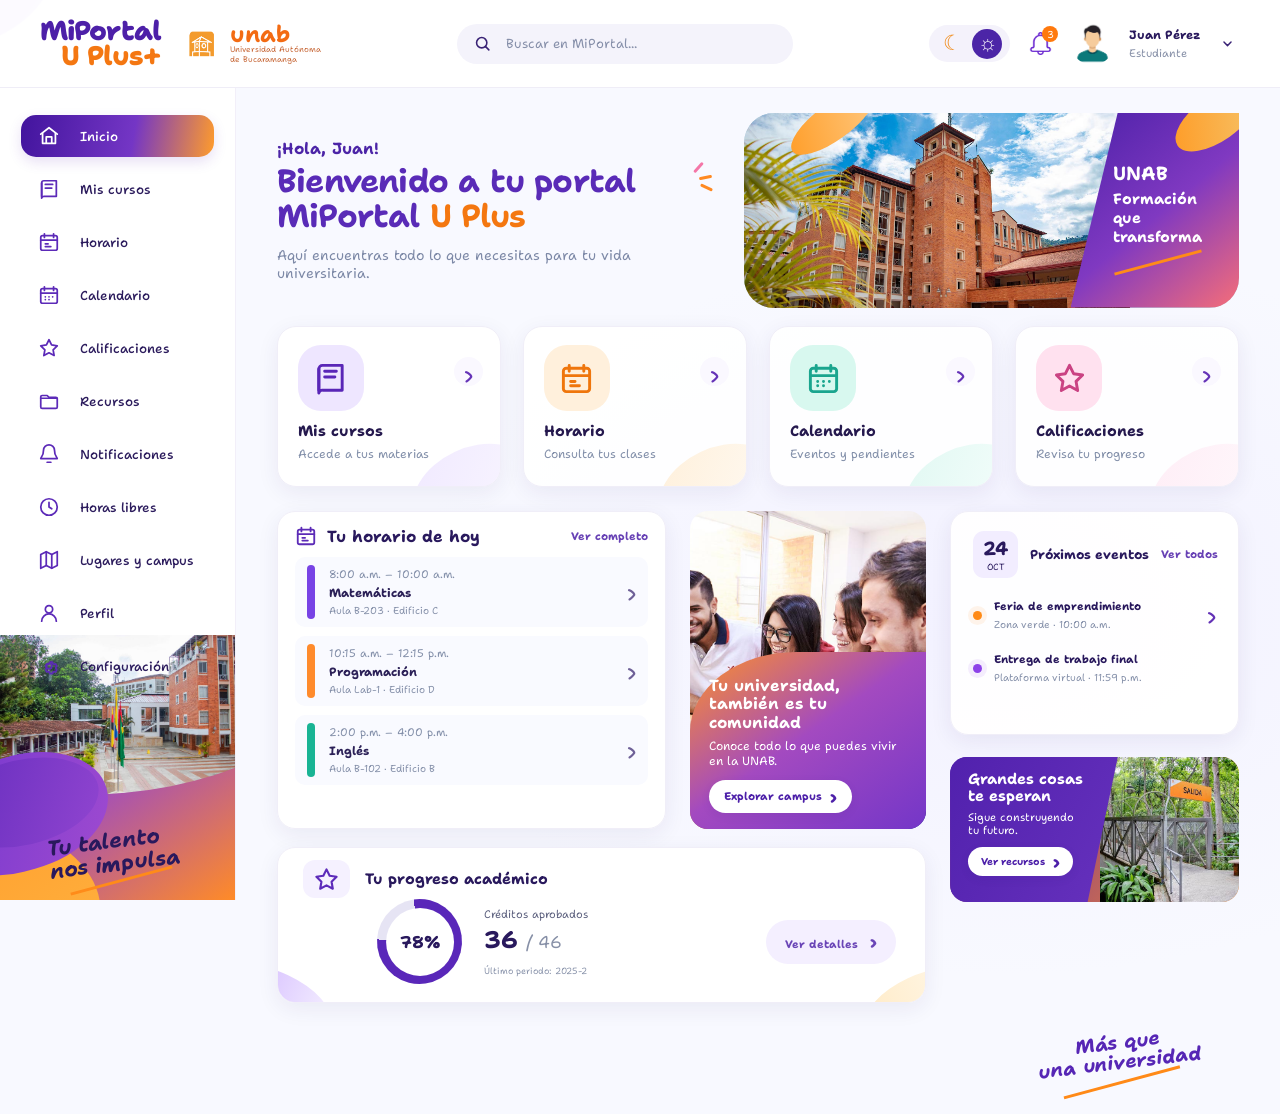
==== commit 802c2467: "se agregaron las otras paginas, se agrego modo oscuro y otras funcionalidades" ====
--- a/index.html
+++ b/index.html
@@ -5,205 +5,155 @@
     <meta charset="UTF-8">
     <meta name="viewport" content="width=device-width, initial-scale=1.0">
     <meta name="theme-color" content="#ffffff">
-    <title>MiPortal U Plus+</title>
+    <title>Inicio | MiPortal U Plus</title>
     <link rel="preconnect" href="https://fonts.googleapis.com">
     <link rel="preconnect" href="https://fonts.gstatic.com" crossorigin>
     <link href="https://fonts.googleapis.com/css2?family=Shantell+Sans:wght@300;400;500;600;700;800&display=swap"
         rel="stylesheet">
-    <link rel="stylesheet" href="./css/style.css">
+    <link rel="stylesheet" href="css/style.css">
 </head>
 
 <body>
     <header class="topbar">
+        <button class="mobile-menu icon-button" id="mobileMenu" aria-label="Abrir navegación"><svg viewBox="0 0 24 24">
+                <path d="M4 6h16M4 12h16M4 18h16" />
+            </svg></button>
         <div class="brand">
-            <a class="portal-logo" href="#" aria-label="MiPortal U Plus">MiPortal <span>U Plus+</span></a>
-            <div class="brand-divider"></div>
-            <div class="unab-logo">
-                <img src="./assets/dashboard/logo_UNAB.png" alt="Logo UNAB" class="logo-img">
+            <a class="portal-logo" href="index.html">MiPortal <span>U Plus+</span></a>
+            <div class="unab-logo"><img src="assets/dashboard/logo_UNAB.png" alt="Logo UNAB" class="logo-img">
                 <div><strong>unab</strong><small>Universidad Autónoma<br>de Bucaramanga</small></div>
             </div>
         </div>
-
-        <div class="search-box" role="search">
-            <svg viewBox="0 0 24 24" aria-hidden="true">
-                <circle cx="11" cy="11" r="6.5"></circle>
-                <path d="m16 16 4 4"></path>
-            </svg>
-            <span>Buscar en MiPortal...</span>
-        </div>
-
+        <label class="search-box"><svg viewBox="0 0 24 24">
+                <circle cx="11" cy="11" r="6.5" />
+                <path d="m16 16 4 4" />
+            </svg><input id="globalSearch" type="search" placeholder="Buscar en MiPortal..."
+                aria-label="Buscar"></label>
         <div class="user-area">
-            <div class="theme-icons" aria-label="Selector de tema">
-                <span class="moon-symbol" title="Modo oscuro">☾</span>
-                <span class="sun-symbol" title="Modo claro">☼</span>
-            </div>
-            <button class="icon-button notification" type="button" aria-label="Notificaciones">
-                <img src="./assets/dashboard/notificacion.png" alt="" class="notificacion-logo">
-                <span class="notification-count">3</span>
-            </button>
-            <img class="profile-photo" src="./assets/perfil.jpg" alt="Foto de perfil">
+            <div class="theme-icons" aria-label="Selector de tema"><button class="theme-choice" data-theme="dark"
+                    title="Modo oscuro" aria-label="Modo oscuro">☾</button><button class="theme-choice selected"
+                    data-theme="light" title="Modo claro" aria-label="Modo claro">☼</button></div>
+            <button class="icon-button notification" aria-label="Notificaciones"
+                onclick="location.href='pages/notificaciones.html'"><img src="assets/dashboard/notificacion.png"
+                    alt=""><span class="notification-count">3</span></button>
+            <img class="profile-photo" src="assets/perfil.jpg" alt="Foto de perfil">
             <div class="user-name"><strong>Juan Pérez</strong><small>Estudiante</small></div>
-            <button class="icon-button profile-menu" type="button" aria-label="Abrir menú de usuario">
-                <svg viewBox="0 0 24 24" aria-hidden="true">
-                    <path d="m7 10 5 5 5-5"></path>
-                </svg>
-            </button>
+            <button class="icon-button profile-menu" aria-label="Ir al perfil"
+                onclick="location.href='pages/perfil.html'"><svg viewBox="0 0 24 24">
+                    <path d="m7 10 5 5 5-5" />
+                </svg></button>
         </div>
     </header>
-
+    <div class="sidebar-backdrop" id="sidebarBackdrop"></div>
     <aside class="sidebar">
-        <nav class="navigation" aria-label="Navegación principal">
-            <a href="#" class="nav-item active" aria-current="page">
-                <svg viewBox="0 0 24 24">
-                    <path d="m3 10 9-7 9 7"></path>
-                    <path d="M5 9v11h14V9M9 20v-7h6v7"></path>
-                </svg><span>Inicio</span>
-            </a>
-            <a href="#" class="nav-item">
-                <svg viewBox="0 0 24 24">
-                    <path d="M4 5.5A2.5 2.5 0 0 1 6.5 3H20v17H6.5A2.5 2.5 0 0 0 4 22z"></path>
-                    <path d="M4 5.5V20M8 7h8M8 11h7"></path>
-                </svg><span>Mis cursos</span>
-            </a>
-            <a href="#" class="nav-item">
-                <svg viewBox="0 0 24 24">
-                    <rect x="3" y="5" width="18" height="16" rx="2"></rect>
-                    <path d="M7 3v4M17 3v4M3 10h18M8 14h3M8 17h6"></path>
-                </svg><span>Horario</span>
-            </a>
-            <a href="#" class="nav-item">
-                <svg viewBox="0 0 24 24">
-                    <rect x="3" y="5" width="18" height="16" rx="2"></rect>
-                    <path d="M7 3v4M17 3v4M3 10h18M8 14h.01M12 14h.01M16 14h.01M8 17h.01M12 17h.01"></path>
-                </svg><span>Calendario</span>
-            </a>
-            <a href="#" class="nav-item">
-                <svg viewBox="0 0 24 24">
-                    <path d="m12 3 2.8 5.7 6.2.9-4.5 4.4 1.1 6.2-5.6-3-5.6 3 1.1-6.2L3 9.6l6.2-.9z"></path>
-                </svg><span>Calificaciones</span>
-            </a>
-            <a href="#" class="nav-item">
-                <svg viewBox="0 0 24 24">
+        <nav class="navigation" aria-label="Navegación principal"><a class="nav-item active" href="index.html"
+                aria-current=page><svg viewBox="0 0 24 24" aria-hidden="true">
+                    <path d="m3 10 9-7 9 7" />
+                    <path d="M5 9v11h14V9M9 20v-7h6v7" />
+                </svg><span>Inicio</span></a>
+            <a class="nav-item" href="pages/mis-cursos.html"><svg viewBox="0 0 24 24" aria-hidden="true">
+                    <path d="M4 5.5A2.5 2.5 0 0 1 6.5 3H20v17H6.5A2.5 2.5 0 0 0 4 22z" />
+                    <path d="M4 5.5V20M8 7h8M8 11h7" />
+                </svg><span>Mis cursos</span></a>
+            <a class="nav-item" href="pages/horario.html"><svg viewBox="0 0 24 24" aria-hidden="true">
+                    <rect x="3" y="5" width="18" height="16" rx="2" />
+                    <path d="M7 3v4M17 3v4M3 10h18M8 14h3M8 17h6" />
+                </svg><span>Horario</span></a>
+            <a class="nav-item" href="pages/calendario.html"><svg viewBox="0 0 24 24" aria-hidden="true">
+                    <rect x="3" y="5" width="18" height="16" rx="2" />
+                    <path d="M7 3v4M17 3v4M3 10h18M8 14h.01M12 14h.01M16 14h.01M8 17h.01M12 17h.01" />
+                </svg><span>Calendario</span></a>
+            <a class="nav-item" href="pages/calificaciones.html"><svg viewBox="0 0 24 24" aria-hidden="true">
+                    <path d="m12 3 2.8 5.7 6.2.9-4.5 4.4 1.1 6.2-5.6-3-5.6 3 1.1-6.2L3 9.6l6.2-.9z" />
+                </svg><span>Calificaciones</span></a>
+            <a class="nav-item" href="pages/servicios.html"><svg viewBox="0 0 24 24" aria-hidden="true">
                     <path
-                        d="M3 7.5A1.5 1.5 0 0 1 4.5 6H10l2 2h7.5A1.5 1.5 0 0 1 21 9.5v9a1.5 1.5 0 0 1-1.5 1.5h-15A1.5 1.5 0 0 1 3 18.5z">
-                    </path>
-                    <path d="M3 9h18"></path>
-                </svg><span>Recursos</span>
-            </a>
-            <a href="#" class="nav-item">
-                <svg viewBox="0 0 24 24">
-                    <path d="M18 20v-1.5a4.5 4.5 0 0 0-4.5-4.5h-3A4.5 4.5 0 0 0 6 18.5V20"></path>
-                    <circle cx="12" cy="7" r="4"></circle>
-                </svg><span>Notificaciones</span>
-            </a>
-            <a href="#" class="nav-item">
-                <svg viewBox="0 0 24 24">
-                    <circle cx="12" cy="12" r="9"></circle>
-                    <path d="M12 7v5l3 2M12 3v2M21 12h-2"></path>
-                </svg><span>Horas libres</span>
-            </a>
-            <a href="#" class="nav-item">
-                <svg viewBox="0 0 24 24">
-                    <path d="M3 10.5 12 3l9 7.5v9a1.5 1.5 0 0 1-1.5 1.5h-15A1.5 1.5 0 0 1 3 19.5z"></path>
-                    <path d="M9 21v-7h6v7M7 10h.01M17 10h.01"></path>
-                </svg><span>Lugares y campus</span>
-            </a>
-            <a href="#" class="nav-item">
-                <svg viewBox="0 0 24 24">
-                    <circle cx="12" cy="8" r="4"></circle>
-                    <path d="M4 21a8 8 0 0 1 16 0"></path>
-                </svg><span>Perfil</span>
-            </a>
-            <a href="#" class="nav-item">
-                <svg viewBox="0 0 24 24">
-                    <path d="M12 8.5a3.5 3.5 0 1 0 0 7 3.5 3.5 0 0 0 0-7Z"></path>
+                        d="M3 7.5A1.5 1.5 0 0 1 4.5 6H10l2 2h7.5A1.5 1.5 0 0 1 21 9.5v9a1.5 1.5 0 0 1-1.5 1.5h-15A1.5 1.5 0 0 1 3 18.5z" />
+                    <path d="M3 9h18" />
+                </svg><span>Recursos</span></a>
+            <a class="nav-item" href="pages/notificaciones.html"><svg viewBox="0 0 24 24" aria-hidden="true">
+                    <path d="M18 8a6 6 0 0 0-12 0c0 7-3 7-3 9h18c0-2-3-2-3-9" />
+                    <path d="M10 21h4" />
+                </svg><span>Notificaciones</span></a>
+            <a class="nav-item" href="pages/horas-libres.html"><svg viewBox="0 0 24 24" aria-hidden="true">
+                    <circle cx="12" cy="12" r="9" />
+                    <path d="M12 7v5l3 2" />
+                </svg><span>Horas libres</span></a>
+            <a class="nav-item" href="pages/lugares-campus.html"><svg viewBox="0 0 24 24" aria-hidden="true">
+                    <path d="m3 6 6-3 6 3 6-3v15l-6 3-6-3-6 3z" />
+                    <path d="M9 3v15M15 6v15" />
+                </svg><span>Lugares y campus</span></a>
+            <a class="nav-item" href="pages/perfil.html"><svg viewBox="0 0 24 24" aria-hidden="true">
+                    <circle cx="12" cy="8" r="4" />
+                    <path d="M4 21a8 8 0 0 1 16 0" />
+                </svg><span>Perfil</span></a>
+            <a class="nav-item" href="pages/configuracion.html"><svg viewBox="0 0 24 24" aria-hidden="true">
+                    <circle cx="12" cy="12" r="3" />
                     <path
-                        d="m19.4 15 .1.1 1.1.9-1.5 2.6-1.4-.6a8 8 0 0 1-1.6.9l-.2 1.5h-3l-.2-1.5a8 8 0 0 1-1.6-.9l-1.4.6-1.5-2.6 1.1-.9a7 7 0 0 1 0-1.9l-1.1-.9 1.5-2.6 1.4.6a8 8 0 0 1 1.6-.9l.2-1.5h3l.2 1.5a8 8 0 0 1 1.6.9l1.4-.6 1.5 2.6-1.1.9a7 7 0 0 1 0 1.8Z">
-                    </path>
-                </svg><span>Configuración</span>
-            </a>
+                        d="m19.4 15 .1.1 1.1.9-1.5 2.6-1.4-.6a8 8 0 0 1-1.6.9l-.2 1.5h-3l-.2-1.5a8 8 0 0 1-1.6-.9l-1.4.6-1.5-2.6 1.1-.9a7 7 0 0 1 0-1.9l-1.1-.9 1.5-2.6 1.4.6a8 8 0 0 1 1.6-.9l.2-1.5h3l.2 1.5a8 8 0 0 1 1.6.9l1.4-.6 1.5 2.6-1.1.9a7 7 0 0 1 0 1.8Z" />
+                </svg><span>Configuración</span></a>
         </nav>
-
         <div class="sidebar-promo">
-            <img src="./assets/campus-lateral.jpg" alt="Campus de la UNAB">
+            <img src="assets/campus-lateral.jpg" alt="Campus de la UNAB">
             <div class="sidebar-promo-shape"></div>
             <p>Tu talento<br>nos impulsa</p>
             <div class="orange-line"></div>
         </div>
     </aside>
-
     <main class="main-content">
         <section class="welcome">
             <div class="welcome-text">
                 <p class="hello">¡Hola, Juan!</p>
                 <h1>Bienvenido a tu portal<br>MiPortal <span>U Plus</span></h1>
-                <p class="subtitle">Aquí encuentras todo lo que necesitas para tu vida universitaria.</p>
-                <span class="little-decoration" aria-hidden="true"><i></i><i></i><i></i></span>
-            </div>
-            <div class="hero-banner">
-                <img src="./assets/campus-principal.jpg" alt="Edificio de la UNAB">
-                <div class="hero-message">
-                    <strong>UNAB</strong>
-                    <p>Formación que<br>transforma</p>
-                    <span></span>
+                <p class="subtitle">Aquí encuentras todo lo que necesitas para tu vida universitaria.</p><span
+                    class="little-decoration"><i></i><i></i><i></i></span>
+            </div>
+            <div class="hero-banner"><img src="./assets/campus-principal.jpg" alt="Edificio de la UNAB">
+                <div class="hero-message"><strong>UNAB</strong>
+                    <p>Formación que<br>transforma</p><span></span>
                 </div>
             </div>
         </section>
-
-        <section class="quick-links" aria-label="Accesos rápidos">
-            <article class="quick-card purple-card">
-                <div class="quick-icon"><svg viewBox="0 0 24 24">
-                        <path d="M4 5.5A2.5 2.5 0 0 1 6.5 3H20v17H6.5A2.5 2.5 0 0 0 4 22z"></path>
-                        <path d="M4 5.5V20M8 7h8M8 11h7"></path>
-                    </svg></div>
-                <span class="card-arrow"><svg viewBox="0 0 24 24">
-                        <path d="m9 18 6-6-6-6"></path>
-                    </svg></span>
+        <section class="quick-links">
+            <a href="pages/mis-cursos.html" class="quick-card purple-card">
+                <div class="quick-icon"><svg viewBox="0 0 24 24" aria-hidden="true">
+                        <path d="M4 5.5A2.5 2.5 0 0 1 6.5 3H20v17H6.5A2.5 2.5 0 0 0 4 22z" />
+                        <path d="M4 5.5V20M8 7h8M8 11h7" />
+                    </svg></div><span class="card-arrow">›</span>
                 <h2>Mis cursos</h2>
                 <p>Accede a tus materias</p>
-            </article>
-            <article class="quick-card orange-card">
-                <div class="quick-icon"><svg viewBox="0 0 24 24">
-                        <rect x="3" y="5" width="18" height="16" rx="2"></rect>
-                        <path d="M7 3v4M17 3v4M3 10h18M8 14h3M8 17h6"></path>
-                    </svg></div>
-                <span class="card-arrow"><svg viewBox="0 0 24 24">
-                        <path d="m9 18 6-6-6-6"></path>
-                    </svg></span>
+            </a>
+            <a href="pages/horario.html" class="quick-card orange-card">
+                <div class="quick-icon"><svg viewBox="0 0 24 24" aria-hidden="true">
+                        <rect x="3" y="5" width="18" height="16" rx="2" />
+                        <path d="M7 3v4M17 3v4M3 10h18M8 14h3M8 17h6" />
+                    </svg></div><span class="card-arrow">›</span>
                 <h2>Horario</h2>
                 <p>Consulta tus clases</p>
-            </article>
-            <article class="quick-card green-card">
-                <div class="quick-icon"><svg viewBox="0 0 24 24">
-                        <rect x="3" y="5" width="18" height="16" rx="2"></rect>
-                        <path d="M7 3v4M17 3v4M3 10h18M8 14h.01M12 14h.01M16 14h.01"></path>
-                    </svg></div>
-                <span class="card-arrow"><svg viewBox="0 0 24 24">
-                        <path d="m9 18 6-6-6-6"></path>
-                    </svg></span>
+            </a>
+            <a href="pages/calendario.html" class="quick-card green-card">
+                <div class="quick-icon"><svg viewBox="0 0 24 24" aria-hidden="true">
+                        <rect x="3" y="5" width="18" height="16" rx="2" />
+                        <path d="M7 3v4M17 3v4M3 10h18M8 14h.01M12 14h.01M16 14h.01M8 17h.01M12 17h.01" />
+                    </svg></div><span class="card-arrow">›</span>
                 <h2>Calendario</h2>
                 <p>Eventos y pendientes</p>
-            </article>
-            <article class="quick-card pink-card">
-                <div class="quick-icon"><svg viewBox="0 0 24 24">
-                        <path d="m12 3 2.8 5.7 6.2.9-4.5 4.4 1.1 6.2-5.6-3-5.6 3 1.1-6.2L3 9.6l6.2-.9z"></path>
-                    </svg></div>
-                <span class="card-arrow"><svg viewBox="0 0 24 24">
-                        <path d="m9 18 6-6-6-6"></path>
-                    </svg></span>
+            </a>
+            <a href="pages/calificaciones.html" class="quick-card pink-card">
+                <div class="quick-icon"><svg viewBox="0 0 24 24" aria-hidden="true">
+                        <path d="m12 3 2.8 5.7 6.2.9-4.5 4.4 1.1 6.2-5.6-3-5.6 3 1.1-6.2L3 9.6l6.2-.9z" />
+                    </svg></div><span class="card-arrow">›</span>
                 <h2>Calificaciones</h2>
                 <p>Revisa tu progreso</p>
-            </article>
+            </a>
         </section>
-
         <section class="dashboard-grid">
             <article class="panel schedule-panel">
                 <div class="panel-heading">
-                    <h2><span class="heading-symbol"><svg viewBox="0 0 24 24">
-                                <rect x="3" y="5" width="18" height="16" rx="2"></rect>
-                                <path d="M7 3v4M17 3v4M3 10h18M8 14h3M8 17h6"></path>
-                            </svg></span>Tu horario de hoy</h2>
-                    <a href="#" class="text-link">Ver completo</a>
+                    <h2><svg viewBox="0 0 24 24" aria-hidden="true">
+                            <rect x="3" y="5" width="18" height="16" rx="2" />
+                            <path d="M7 3v4M17 3v4M3 10h18M8 14h3M8 17h6" />
+                        </svg>Tu horario de hoy</h2><a href="pages/horario.html" class="text-link">Ver completo</a>
                 </div>
                 <div class="class-row"><span class="class-color violet"></span>
                     <div><small>8:00 a.m. – 10:00 a.m.</small><strong>Matemáticas</strong><span>Aula B-203 · Edificio
@@ -218,21 +168,19 @@
                     </div><span class="row-arrow">›</span>
                 </div>
             </article>
-
-            <article class="campus-card">
-                <img src="./assets/estudiantes-campus.jpg" alt="Estudiantes compartiendo en el campus">
+            <a class="campus-card" href="pages/lugares-campus.html"><img src="./assets/estudiantes-campus.jpg"
+                    alt="Estudiantes en el campus">
                 <div class="campus-card-text">
                     <h2>Tu universidad,<br>también es tu comunidad</h2>
-                    <p>Conoce todo lo que puedes vivir<br>en la UNAB.</p>
-                    <a href="#" class="white-button">Explorar campus <b>›</b></a>
-                </div>
-            </article>
-
+                    <p>Conoce todo lo que puedes vivir<br>en la UNAB.</p><span class="white-button">Explorar campus
+                        <b>›</b></span>
+                </div>
+            </a>
             <div class="right-column">
                 <article class="panel events-panel">
                     <div class="events-heading">
                         <div class="date-box"><strong>24</strong><small>OCT</small></div>
-                        <h2>Próximos eventos</h2><a href="#" class="text-link">Ver todos</a>
+                        <h2>Próximos eventos</h2><a href="pages/calendario.html" class="text-link">Ver todos</a>
                     </div>
                     <div class="event-row"><span class="event-dot orange-dot"></span>
                         <div><strong>Feria de emprendimiento</strong><small>Zona verde · 10:00 a.m.</small></div><span
@@ -243,21 +191,16 @@
                         </div>
                     </div>
                 </article>
-                <article class="resource-card">
+                <a href="pages/servicios.html" class="resource-card">
                     <div class="resource-text">
                         <h2>Grandes cosas<br>te esperan</h2>
-                        <p>Sigue construyendo<br>tu futuro.</p><a href="#" class="white-button">Ver recursos
-                            <b>›</b></a>
-                    </div>
-                    <img src="./assets/campus-recursos.jpg" alt="Edificio de la universidad">
-                </article>
-            </div>
-
+                        <p>Sigue construyendo<br>tu futuro.</p><span class="white-button">Ver recursos <b>›</b></span>
+                    </div><img src="./assets/campus-recursos.jpg" alt="Edificio universitario">
+                </a>
+            </div>
             <article class="panel progress-panel">
-                <div class="progress-heading">
-                    <span class="graduation-icon"><svg viewBox="0 0 24 24">
-                            <path d="m2 9 10-5 10 5-10 5z"></path>
-                            <path d="M6 11v5c3.5 3 8.5 3 12 0v-5M22 9v6"></path>
+                <div class="progress-heading"><span class="graduation-icon"><svg viewBox="0 0 24 24" aria-hidden="true">
+                            <path d="m12 3 2.8 5.7 6.2.9-4.5 4.4 1.1 6.2-5.6-3-5.6 3 1.1-6.2L3 9.6l6.2-.9z" />
                         </svg></span>
                     <h2>Tu progreso académico</h2>
                 </div>
@@ -266,15 +209,14 @@
                         <div>78%</div>
                     </div>
                     <div class="credits"><span>Créditos aprobados</span><strong>36 <small>/
-                                46</small></strong><small>Último periodo: 2025-2</small></div>
-                    <a href="#" class="details-button">Ver detalles <b>›</b></a>
+                                46</small></strong><small>Último periodo: 2025-2</small></div><a
+                        href="pages/calificaciones.html" class="details-button">Ver detalles <b>›</b></a>
                 </div>
             </article>
         </section>
+        <div class="page-slogan">Más que<br>una universidad<span></span></div>
     </main>
-
-    <div class="bottom-slogan">Más que<br>una universidad<div></div>
-    </div>
+    <script src="js/app.js"></script>
 </body>
 
 </html>
--- a/css/style.css
+++ b/css/style.css
@@ -1,31 +1,33 @@
 * {
     box-sizing: border-box;
-    font-family: 'Shantell Sans', sans-serif;
+    font-family: 'Shantell Sans', sans-serif
 }
 
 :root {
     --purple: #5524b2;
-    --deep-purple: #321477;
+    --deep: #321477;
     --orange: #f47712;
     --text: #29195d;
     --muted: #8290ad;
-    --surface: #ffffff;
+    --surface: #fff;
+    --page: #f8f9ff;
+    --line: #efedf7;
+    --shadow: 0 6px 22px rgba(48, 25, 104, .07)
 }
 
 html {
     min-width: 320px;
     min-height: 100%;
-    background: #f7f8ff;
+    background: var(--page);
+    scroll-behavior: smooth
 }
 
 body {
     margin: 0;
     min-height: 100vh;
     color: var(--text);
-    background:
-        radial-gradient(ellipse at 78% 55%, rgba(231, 225, 255, .34), transparent 42%),
-        #f8f9ff;
-    overflow-x: hidden;
+    background: radial-gradient(ellipse at 78% 55%, rgba(231, 225, 255, .34), transparent 42%), var(--page);
+    overflow-x: hidden
 }
 
 body::before {
@@ -39,32 +41,43 @@
     background: linear-gradient(135deg, #7135c8, #b78aff);
     border-radius: 0 0 90% 0;
     transform: rotate(-8deg);
-    pointer-events: none;
+    pointer-events: none
+}
+
+a {
+    color: inherit
+}
+
+button,
+input,
+select {
+    font: inherit
 }
 
 .topbar {
     height: 88px;
     padding: 0 3.1%;
-    background: rgba(255, 255, 255, .96);
+    background: rgba(255, 255, 255, .97);
     display: flex;
     align-items: center;
     justify-content: space-between;
     gap: 24px;
-    border-bottom: 1px solid #eeeaf7;
-    position: relative;
-    z-index: 5;
+    border-bottom: 1px solid var(--line);
+    position: fixed;
+    inset: 0 0 auto;
+    z-index: 30
 }
 
 .brand,
 .unab-logo,
 .user-area {
     display: flex;
-    align-items: center;
+    align-items: center
 }
 
 .brand {
     gap: 22px;
-    flex-shrink: 0;
+    flex-shrink: 0
 }
 
 .portal-logo {
@@ -74,43 +87,37 @@
     font-weight: 800;
     text-decoration: none;
     letter-spacing: -.8px;
+    white-space: nowrap
 }
 
 .portal-logo span {
     display: block;
-    color: #f47712;
-    text-align: right;
-}
-
-.brand-divider {
-    height: 38px;
-    width: 1px;
-    background: #eeeaf6;
-    display: none;
+    color: var(--orange);
+    text-align: right
 }
 
 .unab-logo {
     gap: 8px;
-    color: #f36b13;
+    color: #f36b13
 }
 
 .logo-img {
     width: 39px;
     height: 44px;
-    object-fit: contain;
+    object-fit: contain
 }
 
 .unab-logo strong {
     font-size: 23px;
     line-height: 22px;
-    display: block;
+    display: block
 }
 
 .unab-logo small {
     display: block;
     font-size: 8px;
     line-height: 10px;
-    color: #c86b3c;
+    color: #c86b3c
 }
 
 .search-box {
@@ -123,8 +130,7 @@
     display: flex;
     align-items: center;
     gap: 12px;
-    font-size: 13px;
-    flex-shrink: 1;
+    flex-shrink: 1
 }
 
 .search-box svg,
@@ -136,12 +142,25 @@
     stroke-width: 2;
     stroke-linecap: round;
     stroke-linejoin: round;
-    flex-shrink: 0;
+    flex-shrink: 0
+}
+
+.search-box input {
+    width: 100%;
+    border: 0;
+    outline: 0;
+    background: transparent;
+    color: var(--text);
+    font-size: 13px
+}
+
+.search-box input::placeholder {
+    color: #8790aa
 }
 
 .user-area {
     gap: 15px;
-    flex-shrink: 0;
+    flex-shrink: 0
 }
 
 .theme-icons {
@@ -151,38 +170,34 @@
     gap: 5px;
     padding: 4px 8px;
     border-radius: 22px;
-    background: #f4f2fb;
-    color: #f18b18;
-}
-
-.theme-icons span {
+    background: #f4f2fb
+}
+
+.theme-choice {
+    border: 0;
     width: 30px;
     height: 30px;
     display: grid;
     place-items: center;
     border-radius: 50%;
     font-size: 21px;
+    line-height: 1;
     cursor: pointer;
-    transition: background .25s ease,
-                color .25s ease,
-                transform .25s ease,
-                box-shadow .25s ease;
-}
-
-.moon-symbol {
+    background: transparent;
     color: #f18b18;
-}
-
-.sun-symbol {
-    color: white;
+    transition: all .22s
+}
+
+.theme-choice.selected {
     background: #4c25a7;
-}
-
-.theme-icons span:hover {
-    transform: scale(1.12);
-    background: #e9ddff;
+    color: white
+}
+
+.theme-choice:hover {
+    transform: scale(1.1);
+    background: #e8ddff;
     color: #5724b2;
-    box-shadow: 0 3px 10px rgba(83, 37, 174, .15);
+    box-shadow: 0 3px 10px rgba(83, 37, 174, .15)
 }
 
 .icon-button {
@@ -191,18 +206,18 @@
     padding: 4px;
     display: grid;
     place-items: center;
-    cursor: pointer;
+    cursor: pointer
 }
 
 .notification {
-    position: relative;
-}
-
-.notificacion-logo {
+    position: relative
+}
+
+.notification img {
     height: 23px;
     width: 23px;
     object-fit: contain;
-    filter: brightness(0) saturate(100%) invert(18%) sepia(83%) saturate(4285%) hue-rotate(261deg) brightness(82%) contrast(98%);
+    filter: brightness(0) saturate(100%) invert(18%) sepia(83%) saturate(4285%) hue-rotate(261deg) brightness(82%) contrast(98%)
 }
 
 .notification-count {
@@ -216,7 +231,7 @@
     background: #ff790d;
     color: white;
     font-size: 10px;
-    border-radius: 50%;
+    border-radius: 50%
 }
 
 .profile-photo {
@@ -224,27 +239,31 @@
     height: 43px;
     border-radius: 50%;
     object-fit: cover;
-    background: #eee;
+    background: #eee
 }
 
 .user-name strong,
 .user-name small {
-    display: block;
+    display: block
 }
 
 .user-name strong {
-    font-size: 12px;
+    font-size: 12px
 }
 
 .user-name small {
     color: #8992a9;
     font-size: 11px;
-    margin-top: 3px;
+    margin-top: 3px
 }
 
 .profile-menu svg {
     width: 17px;
-    height: 17px;
+    height: 17px
+}
+
+.mobile-menu {
+    display: none
 }
 
 .sidebar {
@@ -252,27 +271,29 @@
     position: fixed;
     left: 0;
     top: 88px;
-    height: calc(100vh - 88px);
-    min-height: 0;
-    background: rgba(255, 255, 255, .93);
+    bottom: 0;
+    height: auto;
+    background: rgba(255, 255, 255, .97);
+    overflow: hidden;
+    z-index: 20;
     display: flex;
     flex-direction: column;
-    overflow: hidden;
-    z-index: 2;
+    border-right: 1px solid #f2eff9
 }
 
 .navigation {
-    padding: 27px 21px 15px;
     position: relative;
     z-index: 2;
     flex: 1;
     min-height: 0;
     overflow-y: auto;
-    scrollbar-width: none;
+    overflow-x: hidden;
+    padding: 27px 21px 285px;
+    scrollbar-width: none
 }
 
 .navigation::-webkit-scrollbar {
-    display: none;
+    display: none
 }
 
 .nav-item {
@@ -288,7 +309,7 @@
     font-size: 13px;
     font-weight: 500;
     transition: background .2s, color .2s, transform .2s, box-shadow .2s;
-    white-space: nowrap;
+    white-space: nowrap
 }
 
 .nav-item svg {
@@ -299,50 +320,48 @@
     stroke: #5c2ab8;
     stroke-width: 1.9;
     stroke-linecap: round;
-    stroke-linejoin: round;
+    stroke-linejoin: round
 }
 
 .nav-item:hover {
     background: #f0eaff;
     color: #5424b1;
-    transform: translateX(3px);
+    transform: translateX(3px)
 }
 
 .nav-item.active {
     color: white;
     background: linear-gradient(100deg, #42149d 0%, #7436c5 58%, #ff9c2b 100%);
-    box-shadow: 0 5px 13px rgba(93, 43, 181, .15);
+    box-shadow: 0 5px 13px rgba(93, 43, 181, .15)
 }
 
 .nav-item.active svg {
-    stroke: white;
+    stroke: white
 }
 
 .sidebar-promo {
-    position: relative;
+    position: absolute;
+    left: 0;
+    right: 0;
+    bottom: 0;
+    height: 265px;
     flex: 0 0 265px;
-    width: 100%;
-    height: 265px;
-    margin-top: auto;
     overflow: hidden;
-    background: linear-gradient(
-        145deg,
-        #6330bd 0%,
-        #9b4ac5 48%,
-        #ff8b27 100%
-    );
+    background: linear-gradient(145deg, #6330bd 0%, #9b4ac5 48%, #ff8b27 100%);
+    z-index: 1
 }
 
 .sidebar-promo img {
-    position: relative;
+    position: absolute;
     z-index: 1;
+    top: 0;
+    left: -12%;
     display: block;
     width: 125%;
     height: 160px;
-    margin-left: -12%;
     object-fit: cover;
     object-position: center;
-    clip-path: ellipse(83% 72% at 36% 28%);
+    clip-path: ellipse(83% 72% at 36% 28%)
 }
 
 .sidebar-promo::before {
@@ -355,7 +374,7 @@
     bottom: -43px;
     border-radius: 50%;
     background: linear-gradient(120deg, #ff9d2d, #ffb13e);
-    transform: rotate(25deg);
+    transform: rotate(25deg)
 }
 
 .sidebar-promo::after {
@@ -368,7 +387,7 @@
     top: 120px;
     border-radius: 48% 52% 55% 45%;
     background: linear-gradient(120deg, #7136ce, #a04bd0);
-    transform: rotate(-15deg);
+    transform: rotate(-15deg)
 }
 
 .sidebar-promo-shape {
@@ -380,105 +399,61 @@
     left: -55px;
     border-radius: 50%;
     background: linear-gradient(120deg, #632cbd, #9145d0);
-    transform: rotate(-13deg);
+    transform: rotate(-13deg)
 }
 
 .sidebar-promo p {
-    position: relative;
+    position: absolute;
     z-index: 4;
-    margin: 35px 0 0 48px;
+    left: 48px;
+    top: 195px;
+    margin: 0;
     font-size: 21px;
     font-weight: 700;
     font-style: italic;
     line-height: 1.1;
-    transform: rotate(-7deg);
+    transform: rotate(-7deg)
 }
 
 .orange-line {
-    position: relative;
+    position: absolute;
     z-index: 4;
+    left: 69px;
+    top: 244px;
     width: 105px;
     height: 3px;
     background: #ff8b19;
-    margin: 13px 0 0 69px;
-    transform: rotate(-15deg);
-}
-
-.sidebar-promo::before {
-    content: "";
-    position: absolute;
-    z-index: 1;
-    width: 180px;
-    height: 180px;
-    left: -100px;
-    bottom: -105px;
-    border-radius: 50%;
-    background: #ff9a30;
-}
-
-.sidebar-promo img {
-    width: 112%;
-    height: 155px;
-    object-fit: cover;
-    display: block;
-    clip-path: ellipse(76% 72% at 48% 25%);
-}
-
-.sidebar-promo-shape {
-    position: absolute;
-    width: 170px;
-    height: 95px;
-    top: 125px;
-    left: -35px;
-    border-radius: 50%;
-    background: linear-gradient(120deg, #6030c0, #9d55dc);
-    transform: rotate(-13deg);
-}
-
-.sidebar-promo p {
-    position: relative;
-    z-index: 2;
-    margin: 42px 0 0 48px;
-    font-size: 21px;
-    font-weight: 700;
-    font-style: italic;
-    line-height: 1.1;
-    transform: rotate(-7deg);
-}
-
-.orange-line {
-    width: 105px;
-    height: 3px;
-    background: #ff8b19;
-    margin: 13px 0 0 69px;
-    transform: rotate(-15deg);
+    transform: rotate(-15deg)
 }
 
 .main-content {
     position: relative;
     z-index: 1;
     margin-left: 236px;
-    padding: 0 3.2% 40px;
+    padding: 112px 3.2% 30px;
+    min-height: 100vh;
+    max-width: calc(100% - 236px)
 }
 
 .welcome {
-    min-height: 220px;
+    min-height: 196px;
     display: flex;
     align-items: center;
     gap: 24px;
+    margin-bottom: 18px
 }
 
 .welcome-text {
     width: 46%;
     position: relative;
-    flex-shrink: 0;
+    flex-shrink: 0
 }
 
 .hello {
     margin: 0 0 5px;
     color: #4c25a7;
     font-size: 16px;
-    font-weight: 700;
+    font-weight: 700
 }
 
 .welcome h1 {
@@ -486,17 +461,17 @@
     color: #592bb7;
     font-size: clamp(27px, 2.5vw, 36px);
     line-height: 1.08;
-    letter-spacing: -.8px;
+    letter-spacing: -.8px
 }
 
 .welcome h1 span {
-    color: #f47710;
+    color: #f47710
 }
 
 .subtitle {
     color: #7d89a7;
     font-size: 14px;
-    margin: 12px 0 0;
+    margin: 12px 0 0
 }
 
 .little-decoration {
@@ -504,7 +479,7 @@
     top: 25px;
     right: 1%;
     width: 24px;
-    height: 30px;
+    height: 30px
 }
 
 .little-decoration i {
@@ -514,12 +489,27 @@
     height: 3px;
     border-radius: 5px;
     background: #f477a8;
-    transform: rotate(-48deg);
-}
-
-.little-decoration i:nth-child(1) { top: 3px; left: 1px; }
-.little-decoration i:nth-child(2) { top: 13px; left: 8px; background: #ff8a22; transform: rotate(-12deg); }
-.little-decoration i:nth-child(3) { top: 23px; left: 9px; background: #ff8a22; transform: rotate(25deg); }
+    transform: rotate(-48deg)
+}
+
+.little-decoration i:nth-child(1) {
+    top: 3px;
+    left: 1px
+}
+
+.little-decoration i:nth-child(2) {
+    top: 13px;
+    left: 8px;
+    background: #ff8a22;
+    transform: rotate(-12deg)
+}
+
+.little-decoration i:nth-child(3) {
+    top: 23px;
+    left: 9px;
+    background: #ff8a22;
+    transform: rotate(25deg)
+}
 
 .hero-banner {
     height: 195px;
@@ -529,7 +519,7 @@
     overflow: hidden;
     border-radius: 30px 0 30px 30px;
     background: #b8d8e8;
-    isolation: isolate;
+    isolation: isolate
 }
 
 .hero-banner::before,
@@ -537,7 +527,7 @@
     content: "";
     position: absolute;
     z-index: 1;
-    pointer-events: none;
+    pointer-events: none
 }
 
 .hero-banner::before {
@@ -547,7 +537,7 @@
     left: 8%;
     background: linear-gradient(110deg, #ff9d28, #ffca83);
     border-radius: 50% 0 50% 50%;
-    transform: rotate(-36deg);
+    transform: rotate(-36deg)
 }
 
 .hero-banner::after {
@@ -557,14 +547,14 @@
     top: -17px;
     background: linear-gradient(120deg, #ff9a24, #f5c66e);
     border-radius: 50%;
-    transform: rotate(-35deg);
-}
-
-.hero-banner > img {
+    transform: rotate(-35deg)
+}
+
+.hero-banner>img {
     width: 78%;
     height: 100%;
     object-fit: cover;
-    display: block;
+    display: block
 }
 
 .hero-message {
@@ -580,18 +570,18 @@
     padding: 15px 12px 10px 42px;
     color: white;
     background: linear-gradient(140deg, #4b20a8 0%, #8039c1 52%, #f66e78 100%);
-    clip-path: polygon(28% 0, 100% 0, 100% 100%, 0 100%);
+    clip-path: polygon(28% 0, 100% 0, 100% 100%, 0 100%)
 }
 
 .hero-message strong {
-    font-size: 19px;
+    font-size: 19px
 }
 
 .hero-message p {
     font-size: 15px;
     line-height: 1.25;
     font-weight: 700;
-    margin: 4px 0;
+    margin: 4px 0
 }
 
 .hero-message span {
@@ -600,14 +590,14 @@
     width: 90px;
     margin-top: 10px;
     background: #ff8b18;
-    transform: rotate(-15deg);
+    transform: rotate(-15deg)
 }
 
 .quick-links {
     display: grid;
     grid-template-columns: repeat(4, minmax(0, 1fr));
     gap: 22px;
-    margin-bottom: 24px;
+    margin-bottom: 24px
 }
 
 .quick-card {
@@ -618,8 +608,9 @@
     background: rgba(255, 255, 255, .94);
     border: 1px solid #f0eef8;
     border-radius: 19px;
-    box-shadow: 0 5px 16px #34206e0c;
+    box-shadow: var(--shadow);
     transition: transform .2s, box-shadow .2s;
+    text-decoration: none
 }
 
 .quick-card::after {
@@ -631,17 +622,28 @@
     bottom: -47px;
     border-radius: 50%;
     opacity: .55;
-    transform: rotate(-25deg);
-}
-
-.purple-card::after { background: linear-gradient(135deg, #e4d7ff, #f5f0ff); }
-.orange-card::after { background: linear-gradient(135deg, #ffe4bd, #fff8ed); }
-.green-card::after { background: linear-gradient(135deg, #c9f3e8, #f1fffb); }
-.pink-card::after { background: linear-gradient(135deg, #ffe0ef, #fff5fa); }
+    transform: rotate(-25deg)
+}
+
+.purple-card::after {
+    background: linear-gradient(135deg, #e4d7ff, #f5f0ff)
+}
+
+.orange-card::after {
+    background: linear-gradient(135deg, #ffe4bd, #fff8ed)
+}
+
+.green-card::after {
+    background: linear-gradient(135deg, #c9f3e8, #f1fffb)
+}
+
+.pink-card::after {
+    background: linear-gradient(135deg, #ffe0ef, #fff5fa)
+}
 
 .quick-card:hover {
     transform: translateY(-4px);
-    box-shadow: 0 8px 20px #34206e18;
+    box-shadow: 0 8px 20px #34206e18
 }
 
 .quick-icon {
@@ -653,7 +655,7 @@
     border-radius: 23px;
     margin-bottom: 10px;
     position: relative;
-    z-index: 1;
+    z-index: 1
 }
 
 .quick-icon svg {
@@ -663,20 +665,35 @@
     stroke: currentColor;
     stroke-width: 2;
     stroke-linecap: round;
-    stroke-linejoin: round;
-}
-
-.purple-card .quick-icon { background: #eee6ff; color: #5926b7; box-shadow: 0 0 18px #eee6ff; }
-.orange-card .quick-icon { background: #fff0dc; color: #ef760c; box-shadow: 0 0 18px #fff0dc; }
-.green-card .quick-icon { background: #d8f8ef; color: #1aa58e; box-shadow: 0 0 18px #d8f8ef; }
-.pink-card .quick-icon { background: #ffe1ef; color: #ca4383; box-shadow: 0 0 18px #ffe1ef; }
+    stroke-linejoin: round
+}
+
+.purple-card .quick-icon {
+    background: #eee6ff;
+    color: #5926b7
+}
+
+.orange-card .quick-icon {
+    background: #fff0dc;
+    color: #ef760c
+}
+
+.green-card .quick-icon {
+    background: #d8f8ef;
+    color: #1aa58e
+}
+
+.pink-card .quick-icon {
+    background: #ffe1ef;
+    color: #ca4383
+}
 
 .quick-card h2 {
     position: relative;
     z-index: 1;
     margin: 0 0 5px;
     font-size: 15px;
-    color: #25194e;
+    color: #25194e
 }
 
 .quick-card p {
@@ -684,7 +701,7 @@
     z-index: 1;
     margin: 0;
     color: #8390aa;
-    font-size: 12px;
+    font-size: 12px
 }
 
 .card-arrow {
@@ -699,66 +716,57 @@
     background: #faf8ff;
     color: #6533b7;
     z-index: 1;
-}
-
-.card-arrow svg {
-    width: 17px;
-    height: 17px;
-    fill: none;
-    stroke: currentColor;
-    stroke-width: 2;
-    stroke-linecap: round;
-    stroke-linejoin: round;
+    font-size: 25px
 }
 
 .dashboard-grid {
     display: grid;
     grid-template-columns: minmax(0, 1.55fr) minmax(0, .94fr) minmax(0, 1.15fr);
     grid-template-rows: 318px 156px;
-    gap: 18px 24px;
+    gap: 18px 24px
 }
 
 .panel {
     background: rgba(255, 255, 255, .96);
     border: 1px solid #f0eef8;
     border-radius: 18px;
-    box-shadow: 0 5px 16px #34206e08;
+    box-shadow: var(--shadow);
+    padding: 18px
+}
+
+.panel h2 {
+    margin: 0;
+    font-size: 16px
 }
 
 .schedule-panel {
     padding: 13px 17px;
     grid-column: 1;
-    grid-row: 1;
+    grid-row: 1
 }
 
 .panel-heading {
     display: flex;
     align-items: center;
     justify-content: space-between;
-    margin-bottom: 8px;
-}
-
-.panel-heading h2,
-.progress-heading h2 {
-    margin: 0;
-    font-size: 16px;
-}
-
-.heading-symbol {
-    color: #5c2bb7;
-    display: inline-flex;
-    vertical-align: middle;
-    margin-right: 10px;
-}
-
-.heading-symbol svg {
+    gap: 12px;
+    margin-bottom: 10px
+}
+
+.panel-heading h2 {
+    display: flex;
+    align-items: center;
+    gap: 10px
+}
+
+.panel-heading h2 svg {
     width: 22px;
     height: 22px;
     fill: none;
-    stroke: currentColor;
+    stroke: #5c2bb7;
     stroke-width: 2;
     stroke-linecap: round;
-    stroke-linejoin: round;
+    stroke-linejoin: round
 }
 
 .text-link {
@@ -766,7 +774,11 @@
     font-size: 11px;
     font-weight: 700;
     text-decoration: none;
-    white-space: nowrap;
+    white-space: nowrap
+}
+
+.text-link:hover {
+    text-decoration: underline
 }
 
 .class-row {
@@ -778,37 +790,58 @@
     padding: 8px 12px;
     border-radius: 10px;
     background: #f9faff;
-    transition: background .2s;
-}
-
-.class-row:hover { background: #f0edff; }
+    transition: background .2s
+}
+
+.class-row:hover {
+    background: #f0edff
+}
 
 .class-color {
     width: 8px;
     height: 54px;
     border-radius: 8px;
-    flex-shrink: 0;
-}
-
-.violet { background: #7843e5; }
-.orange { background: #ff8b2c; }
-.green { background: #19b494; }
+    flex-shrink: 0
+}
+
+.violet {
+    background: #7843e5
+}
+
+.orange {
+    background: #ff8b2c
+}
+
+.green {
+    background: #19b494
+}
 
 .class-row div {
     display: flex;
     flex-direction: column;
     gap: 3px;
-    min-width: 0;
-}
-
-.class-row small { color: #8490aa; font-size: 11px; }
-.class-row strong { color: #2b2057; font-size: 12px; }
-.class-row div span { color: #8792ab; font-size: 10px; }
+    min-width: 0
+}
+
+.class-row small {
+    color: #8490aa;
+    font-size: 11px
+}
+
+.class-row strong {
+    color: #2b2057;
+    font-size: 12px
+}
+
+.class-row div span {
+    color: #8792ab;
+    font-size: 10px
+}
 
 .row-arrow {
     margin-left: auto;
     color: #6e6097;
-    font-size: 25px;
+    font-size: 25px
 }
 
 .campus-card {
@@ -818,13 +851,15 @@
     overflow: hidden;
     border-radius: 18px;
     background: #8fb4a0;
-}
-
-.campus-card > img {
+    text-decoration: none;
+    min-width: 0
+}
+
+.campus-card>img {
     width: 100%;
     height: 100%;
     object-fit: cover;
-    display: block;
+    display: block
 }
 
 .campus-card-text {
@@ -835,19 +870,19 @@
     padding: 25px 19px 16px;
     color: white;
     background: linear-gradient(145deg, #ff9226 0%, #a34ac0 48%, #7436c8 100%);
-    border-radius: 45% 0 0 0;
+    border-radius: 45% 0 0 0
 }
 
 .campus-card-text h2 {
     font-size: 16px;
     line-height: 1.15;
-    margin: 0 0 7px;
+    margin: 0 0 7px
 }
 
 .campus-card-text p {
     font-size: 12px;
     line-height: 1.25;
-    margin: 0 0 11px;
+    margin: 0 0 11px
 }
 
 .white-button {
@@ -861,13 +896,13 @@
     font-weight: 700;
     text-decoration: none;
     white-space: nowrap;
-    box-shadow: 0 3px 10px rgba(44, 20, 98, .08);
+    box-shadow: 0 3px 10px rgba(44, 20, 98, .08)
 }
 
 .white-button b {
     font-size: 18px;
     line-height: 12px;
-    margin-left: 8px;
+    margin-left: 8px
 }
 
 .right-column {
@@ -876,19 +911,19 @@
     display: flex;
     flex-direction: column;
     gap: 22px;
-    min-width: 0;
+    min-width: 0
 }
 
 .events-panel {
     padding: 19px 22px 16px;
-    min-height: 224px;
+    min-height: 224px
 }
 
 .events-heading {
     display: flex;
     align-items: center;
     gap: 12px;
-    margin-bottom: 17px;
+    margin-bottom: 17px
 }
 
 .date-box {
@@ -900,17 +935,22 @@
     display: flex;
     align-items: center;
     justify-content: center;
-    flex-direction: column;
-}
-
-.date-box strong { font-size: 19px; }
-.date-box small { font-size: 9px; }
+    flex-direction: column
+}
+
+.date-box strong {
+    font-size: 19px
+}
+
+.date-box small {
+    font-size: 9px
+}
 
 .events-heading h2 {
     font-size: 13px;
     flex: 1;
     margin: 0;
-    white-space: nowrap;
+    white-space: nowrap
 }
 
 .event-row {
@@ -918,7 +958,7 @@
     align-items: center;
     gap: 12px;
     min-height: 40px;
-    margin-top: 13px;
+    margin-top: 13px
 }
 
 .event-dot {
@@ -926,26 +966,38 @@
     height: 9px;
     border-radius: 50%;
     flex-shrink: 0;
-    box-shadow: 0 0 0 5px rgba(255, 138, 22, .09);
-}
-
-.orange-dot { background: #ff8a16; }
-.purple-dot { background: #8d42e8; box-shadow: 0 0 0 5px rgba(141, 66, 232, .09); }
+    box-shadow: 0 0 0 5px rgba(255, 138, 22, .09)
+}
+
+.orange-dot {
+    background: #ff8a16
+}
+
+.purple-dot {
+    background: #8d42e8;
+    box-shadow: 0 0 0 5px rgba(141, 66, 232, .09)
+}
 
 .event-row div {
     display: flex;
     flex-direction: column;
     gap: 4px;
-    min-width: 0;
-}
-
-.event-row strong { font-size: 11px; }
-.event-row small { color: #8792ab; font-size: 10px; }
+    min-width: 0
+}
+
+.event-row strong {
+    font-size: 11px
+}
+
+.event-row small {
+    color: #8792ab;
+    font-size: 10px
+}
 
 .event-arrow {
     margin-left: auto;
     color: #6331b6;
-    font-size: 25px;
+    font-size: 25px
 }
 
 .resource-card {
@@ -956,6 +1008,7 @@
     color: white;
     border-radius: 17px;
     background: linear-gradient(120deg, #5421ae, #ff8c27);
+    text-decoration: none
 }
 
 .resource-text {
@@ -964,24 +1017,24 @@
     z-index: 1;
     padding: 14px 0 12px 18px;
     background: linear-gradient(120deg, #5121ad, #6631bd);
-    clip-path: polygon(0 0, 100% 0, 82% 100%, 0 100%);
+    clip-path: polygon(0 0, 100% 0, 82% 100%, 0 100%)
 }
 
 .resource-text h2 {
     font-size: 15px;
     line-height: 1.1;
-    margin: 0 0 7px;
+    margin: 0 0 7px
 }
 
 .resource-text p {
     font-size: 11px;
     line-height: 1.2;
-    margin: 0 0 10px;
+    margin: 0 0 10px
 }
 
 .resource-text .white-button {
     padding: 8px 13px;
-    font-size: 10px;
+    font-size: 10px
 }
 
 .resource-card img {
@@ -990,7 +1043,7 @@
     object-fit: cover;
     position: absolute;
     right: 0;
-    top: 0;
+    top: 0
 }
 
 .progress-panel {
@@ -998,7 +1051,7 @@
     grid-row: 2;
     padding: 12px 25px;
     position: relative;
-    overflow: hidden;
+    overflow: hidden
 }
 
 .progress-panel::before,
@@ -1009,21 +1062,21 @@
     height: 48px;
     border-radius: 50%;
     opacity: .65;
-    pointer-events: none;
+    pointer-events: none
 }
 
 .progress-panel::before {
     left: -55px;
     bottom: -19px;
     background: linear-gradient(90deg, #b68bff, #eee6ff);
-    transform: rotate(25deg);
+    transform: rotate(25deg)
 }
 
 .progress-panel::after {
     right: -48px;
     bottom: -22px;
     background: linear-gradient(90deg, #ffe0a9, #fff4df);
-    transform: rotate(-25deg);
+    transform: rotate(-25deg)
 }
 
 .progress-heading {
@@ -1031,7 +1084,7 @@
     align-items: center;
     gap: 15px;
     position: relative;
-    z-index: 1;
+    z-index: 1
 }
 
 .graduation-icon {
@@ -1042,7 +1095,7 @@
     justify-content: center;
     background: #f5f1ff;
     color: #5d2cba;
-    border-radius: 12px;
+    border-radius: 12px
 }
 
 .graduation-icon svg {
@@ -1052,10 +1105,12 @@
     stroke: currentColor;
     stroke-width: 1.9;
     stroke-linecap: round;
-    stroke-linejoin: round;
-}
-
-.progress-heading h2 { font-size: 15px; }
+    stroke-linejoin: round
+}
+
+.progress-heading h2 {
+    font-size: 15px
+}
 
 .progress-content {
     display: flex;
@@ -1063,7 +1118,7 @@
     gap: 22px;
     padding: 1px 4px 0 74px;
     position: relative;
-    z-index: 1;
+    z-index: 1
 }
 
 .progress-circle {
@@ -1075,7 +1130,7 @@
     justify-content: center;
     border-radius: 50%;
     background: conic-gradient(#5927b9 0 78%, #e6e4f4 78% 100%);
-    transform: rotate(-8deg);
+    transform: rotate(-8deg)
 }
 
 .progress-circle div {
@@ -1088,20 +1143,36 @@
     background: white;
     font-weight: 700;
     font-size: 17px;
-    transform: rotate(8deg);
+    transform: rotate(8deg)
 }
 
 .credits {
     display: flex;
     flex-direction: column;
     gap: 2px;
-    flex: 1;
-}
-
-.credits span { font-size: 11px; color: #5f6380; }
-.credits strong { font-size: 24px; }
-.credits strong small { color: #8790a7; font-size: 17px; font-weight: 400; }
-.credits > small { font-size: 9px; color: #8b95ac; margin-top: 7px; }
+    flex: 1
+}
+
+.credits span {
+    font-size: 11px;
+    color: #5f6380
+}
+
+.credits strong {
+    font-size: 24px
+}
+
+.credits strong small {
+    color: #8790a7;
+    font-size: 17px;
+    font-weight: 400
+}
+
+.credits>small {
+    font-size: 9px;
+    color: #8b95ac;
+    margin-top: 7px
+}
 
 .details-button {
     padding: 10px 19px;
@@ -1111,133 +1182,2311 @@
     font-size: 11px;
     font-weight: 700;
     text-decoration: none;
-    white-space: nowrap;
-}
-
-.details-button b { font-size: 18px; margin-left: 8px; }
-
-.bottom-slogan {
-    position: absolute;
-    right: 6%;
-    bottom: 48px;
+    white-space: nowrap
+}
+
+.details-button b {
+    font-size: 18px;
+    margin-left: 8px
+}
+
+.page-slogan {
+    position: relative;
+    width: max-content;
+    max-width: 100%;
+    margin: 30px 4% 0 auto;
     color: #5626b5;
-    font-size: 21px;
+    font-size: 19px;
     line-height: 1.05;
     font-style: italic;
     font-weight: 700;
     text-align: center;
-    transform: rotate(-8deg);
-    z-index: 1;
-    pointer-events: none;
-}
-
-.bottom-slogan div {
+    transform: rotate(-7deg);
+    pointer-events: none
+}
+
+.page-slogan span {
+    display: block;
     width: 120px;
     height: 3px;
     margin: 8px auto 0;
     background: #ff8a18;
-    transform: rotate(-8deg);
-}
-
-@media (min-width: 1500px) {
-    .main-content { padding-left: 3.2%; padding-right: 3.2%; }
-    .dashboard-grid { grid-template-rows: minmax(318px, 34vh) 156px; }
-}
-
-@media (max-width: 1200px) {
-    .sidebar { width: 205px; }
-    .main-content { margin-left: 205px; }
-    .unab-logo { display: none; }
-    .welcome h1 { font-size: 30px; }
-    .quick-links { gap: 13px; }
-    .quick-card { padding: 16px 14px; }
-    .dashboard-grid { grid-template-columns: minmax(0, 1.35fr) minmax(0, .8fr) minmax(0, 1fr); gap: 16px; }
-    .progress-content { padding-left: 35px; }
-    .nav-item { gap: 14px; }
-}
-
-@media (max-width: 900px) {
-    .sidebar { width: 75px; }
-    .main-content { margin-left: 75px; }
-    .navigation { padding: 20px 8px; }
-    .nav-item { justify-content: center; padding: 0; gap: 0; }
-    .nav-item span { display: none; }
-    .nav-icon { font-size: 22px; }
+    transform: rotate(-8deg)
+}
+
+/* Páginas interiores */
+.page-hero {
+    min-height: 165px;
+    display: flex;
+    align-items: center;
+    justify-content: space-between;
+    gap: 24px;
+    margin-bottom: 22px
+}
+
+.page-hero>div:first-child {
+    max-width: 58%
+}
+
+.eyebrow {
+    margin: 0 0 5px;
+    color: #7138c5;
+    font-size: 12px;
+    font-weight: 700
+}
+
+.page-hero h1 {
+    margin: 0;
+    color: #5726b3;
+    font-size: clamp(27px, 3vw, 36px);
+    line-height: 1.1
+}
+
+.page-hero p:not(.eyebrow) {
+    margin: 8px 0 0;
+    color: #8490aa;
+    font-size: 13px
+}
+
+.page-hero-image {
+    width: 43%;
+    height: 145px;
+    position: relative;
+    overflow: hidden;
+    border-radius: 22px 0 22px 22px
+}
+
+.page-hero-image img {
+    width: 100%;
+    height: 100%;
+    object-fit: cover
+}
+
+.page-hero-image div {
+    position: absolute;
+    inset: 0 0 0 auto;
+    width: 38%;
+    display: flex;
+    flex-direction: column;
+    justify-content: center;
+    padding: 10px 12px 10px 32px;
+    color: #fff;
+    background: linear-gradient(140deg, #4b20a8, #9b43c4, #f66e78);
+    clip-path: polygon(30% 0, 100% 0, 100% 100%, 0 100%)
+}
+
+.page-hero-image strong {
+    font-size: 16px
+}
+
+.page-hero-image span {
+    font-size: 12px;
+    line-height: 1.2
+}
+
+.stats-grid {
+    display: grid;
+    gap: 16px;
+    margin-bottom: 22px
+}
+
+.stats-grid.three {
+    grid-template-columns: repeat(3, minmax(0, 1fr))
+}
+
+.stats-grid.four {
+    grid-template-columns: repeat(4, minmax(0, 1fr))
+}
+
+.stat-card {
+    display: flex;
+    align-items: center;
+    gap: 14px;
+    padding: 16px 18px;
+    background: #fff;
+    border: 1px solid var(--line);
+    border-radius: 16px;
+    box-shadow: var(--shadow)
+}
+
+.stat-icon {
+    width: 43px;
+    height: 43px;
+    display: grid;
+    place-items: center;
+    border-radius: 14px;
+    font-size: 22px;
+    font-weight: 700
+}
+
+.stat-icon.purple,
+.service-icon.purple,
+.notice-icon.purple {
+    background: #f0eaff;
+    color: #6733bd
+}
+
+.stat-icon.orange,
+.service-icon.orange,
+.notice-icon.orange {
+    background: #fff0dd;
+    color: #ef7b17
+}
+
+.stat-icon.green,
+.service-icon.green,
+.notice-icon.green {
+    background: #e0f8f0;
+    color: #19a58c
+}
+
+.stat-icon.pink,
+.service-icon.pink,
+.notice-icon.pink {
+    background: #ffe9f2;
+    color: #cb4c8a
+}
+
+.stat-icon.blue,
+.service-icon.blue,
+.notice-icon.blue {
+    background: #e8f1ff;
+    color: #5487d5
+}
+
+.stat-card small {
+    display: block;
+    color: #8993aa;
+    font-size: 10px
+}
+
+.stat-card strong {
+    display: block;
+    color: #342064;
+    font-size: 20px;
+    margin-top: 3px
+}
+
+.section-heading {
+    display: flex;
+    align-items: center;
+    justify-content: space-between;
+    gap: 16px;
+    margin: 24px 0 14px
+}
+
+.section-heading h2 {
+    margin: 0;
+    font-size: 18px
+}
+
+.section-heading p {
+    margin: 4px 0 0;
+    color: var(--muted);
+    font-size: 11px
+}
+
+.filter-select {
+    border: 1px solid #e8e2f5;
+    background: #fff;
+    color: #5b3b98;
+    border-radius: 12px;
+    padding: 9px 13px;
+    font-size: 11px;
+    outline: none
+}
+
+.course-grid {
+    display: grid;
+    grid-template-columns: repeat(3, minmax(0, 1fr));
+    gap: 17px
+}
+
+.course-card {
+    padding: 18px;
+    border-radius: 17px;
+    background: #fff;
+    border: 1px solid var(--line);
+    box-shadow: var(--shadow);
+    border-top: 4px solid #7945d5
+}
+
+.course-orange {
+    border-top-color: #f28a27
+}
+
+.course-green {
+    border-top-color: #22b69b
+}
+
+.course-pink {
+    border-top-color: #d95b9c
+}
+
+.course-blue {
+    border-top-color: #6799e5
+}
+
+.course-top {
+    display: flex;
+    justify-content: space-between;
+    align-items: center
+}
+
+.course-icon {
+    width: 42px;
+    height: 42px;
+    border-radius: 13px;
+    background: #f1eaff;
+    color: #612db7;
+    display: grid;
+    place-items: center;
+    font-size: 22px
+}
+
+.course-orange .course-icon {
+    background: #fff1df;
+    color: #ed7c16
+}
+
+.course-green .course-icon {
+    background: #e2f8f1;
+    color: #18a68c
+}
+
+.course-pink .course-icon {
+    background: #ffeaf3;
+    color: #ca4a8a
+}
+
+.course-blue .course-icon {
+    background: #eaf2ff;
+    color: #5789d2
+}
+
+.course-code {
+    font-size: 10px;
+    color: #9aa2b5
+}
+
+.course-card h3 {
+    margin: 13px 0 3px;
+    font-size: 15px
+}
+
+.course-card p,
+.course-meta {
+    margin: 0;
+    color: #8792aa;
+    font-size: 10px
+}
+
+.course-meta {
+    margin-top: 13px;
+    padding-bottom: 12px;
+    border-bottom: 1px solid #f0edf7
+}
+
+.progress-label {
+    display: flex;
+    justify-content: space-between;
+    margin: 12px 0 6px;
+    font-size: 10px;
+    color: #7d89a5
+}
+
+.bar {
+    height: 7px;
+    background: #eeeaf7;
+    border-radius: 10px;
+    overflow: hidden
+}
+
+.bar i {
+    display: block;
+    height: 100%;
+    border-radius: 10px;
+    background: linear-gradient(90deg, #6030bd, #a46ce1)
+}
+
+.outline-button {
+    display: inline-flex;
+    align-items: center;
+    justify-content: center;
+    border: 1px solid #d9cafa;
+    background: #fff;
+    color: #6537b8;
+    border-radius: 18px;
+    padding: 7px 13px;
+    text-decoration: none;
+    font-size: 10px;
+    font-weight: 700;
+    cursor: pointer
+}
+
+.course-card .outline-button {
+    margin-top: 14px
+}
+
+.content-columns {
+    display: grid;
+    grid-template-columns: minmax(0, 1.65fr) minmax(260px, 1fr);
+    gap: 18px;
+    align-items: start;
+    margin-bottom: 18px
+}
+
+.schedule-layout {
+    grid-template-columns: minmax(0, 1.8fr) minmax(230px, .8fr)
+}
+
+.week-grid {
+    display: grid;
+    grid-template-columns: 55px repeat(5, minmax(65px, 1fr));
+    border: 1px solid #eeeaf6;
+    border-radius: 12px;
+    overflow: hidden
+}
+
+.week-grid>div {
+    min-height: 57px;
+    border-right: 1px solid #eeeaf6;
+    border-bottom: 1px solid #eeeaf6;
+    padding: 6px;
+    min-width: 0
+}
+
+.week-head {
+    background: #faf8ff;
+    color: #6c51a3;
+    font-size: 10px;
+    font-weight: 700;
+    text-align: center;
+    min-height: 34px !important
+}
+
+.time-cell {
+    font-size: 9px;
+    color: #8b94aa;
+    display: flex;
+    align-items: flex-start;
+    justify-content: center
+}
+
+.week-cell {
+    background: #fff
+}
+
+.schedule-chip {
+    display: block;
+    padding: 6px 3px;
+    border-radius: 7px;
+    font-size: 8px;
+    line-height: 1.35;
+    text-align: center
+}
+
+.schedule-chip.purple {
+    background: #eee6ff;
+    color: #5d32a9
+}
+
+.schedule-chip.orange {
+    background: #fff0dc;
+    color: #c66a13
+}
+
+.schedule-chip.green {
+    background: #e0f7ef;
+    color: #168c76
+}
+
+.schedule-chip.pink {
+    background: #ffeaf3;
+    color: #bd4b83
+}
+
+.schedule-chip.blue {
+    background: #eaf1ff;
+    color: #4f78bf
+}
+
+.upcoming-panel h2,
+.events-list h2,
+.academic-info h2,
+.notification-settings h2,
+.settings-section h2 {
+    margin-bottom: 15px
+}
+
+.upcoming-item {
+    display: flex;
+    align-items: flex-start;
+    gap: 11px;
+    padding: 12px 0;
+    border-bottom: 1px solid #f0edf7
+}
+
+.upcoming-item strong,
+.upcoming-item small {
+    display: block
+}
+
+.upcoming-item strong {
+    font-size: 11px
+}
+
+.upcoming-item small {
+    font-size: 10px;
+    color: #8a94aa;
+    margin-top: 4px
+}
+
+.dot {
+    width: 9px;
+    height: 9px;
+    display: inline-block;
+    border-radius: 50%;
+    flex-shrink: 0;
+    margin: 4px
+}
+
+.purple-bg {
+    background: #7541d0
+}
+
+.orange-bg {
+    background: #f28a27
+}
+
+.green-bg {
+    background: #1bb394
+}
+
+.panel-tip {
+    margin-top: 15px;
+    padding: 12px;
+    border-radius: 11px;
+    background: #f6f1ff;
+    color: #7155a8;
+    font-size: 10px;
+    line-height: 1.5
+}
+
+.calendar-layout {
+    grid-template-columns: minmax(0, 1.55fr) minmax(240px, .8fr)
+}
+
+.calendar-controls {
+    display: flex;
+    gap: 7px
+}
+
+.round-button {
+    width: 30px;
+    height: 30px;
+    border: 0;
+    border-radius: 50%;
+    background: #f1eaff;
+    color: #6534b8;
+    font-size: 21px;
+    cursor: pointer
+}
+
+.calendar-grid {
+    display: grid;
+    grid-template-columns: repeat(7, minmax(0, 1fr));
+    gap: 5px
+}
+
+.calendar-day-name {
+    text-align: center;
+    color: #8c94aa;
+    font-size: 10px;
+    padding: 8px 0
+}
+
+.calendar-date {
+    height: 51px;
+    display: grid;
+    place-items: center;
+    border-radius: 10px;
+    background: #fbfaff;
+    color: #55437d;
+    font-size: 11px;
+    position: relative;
+    cursor: pointer
+}
+
+.calendar-date:hover {
+    background: #eee6ff
+}
+
+.calendar-date.muted {
+    color: #c1bfd0
+}
+
+.calendar-date.today {
+    background: #6531bd;
+    color: #fff
+}
+
+.calendar-date.has-event::after {
+    content: "";
+    position: absolute;
+    bottom: 6px;
+    width: 5px;
+    height: 5px;
+    border-radius: 50%;
+    background: #ff8b20
+}
+
+.timeline-item {
+    display: flex;
+    align-items: center;
+    gap: 12px;
+    padding: 13px 0;
+    border-bottom: 1px solid #f0edf7
+}
+
+.event-date {
+    width: 43px;
+    height: 45px;
+    border-radius: 11px;
+    display: flex;
+    flex-direction: column;
+    align-items: center;
+    justify-content: center;
+    flex-shrink: 0
+}
+
+.event-date b {
+    font-size: 18px
+}
+
+.event-date small {
+    font-size: 9px
+}
+
+.orange-date {
+    background: #fff0dc;
+    color: #d97717
+}
+
+.purple-date {
+    background: #f0eaff;
+    color: #6534b8
+}
+
+.pink-date {
+    background: #ffeaf3;
+    color: #c64e89
+}
+
+.timeline-item strong,
+.timeline-item small {
+    display: block
+}
+
+.timeline-item strong {
+    font-size: 11px
+}
+
+.timeline-item small {
+    font-size: 9px;
+    color: #8b94aa;
+    margin-top: 4px
+}
+
+.important-dates {
+    margin-bottom: 18px
+}
+
+.important-grid {
+    display: grid;
+    grid-template-columns: repeat(3, 1fr);
+    gap: 12px
+}
+
+.important-grid>div {
+    padding: 12px;
+    background: #faf9ff;
+    border-radius: 11px
+}
+
+.important-grid strong,
+.important-grid small {
+    display: block
+}
+
+.important-grid strong {
+    font-size: 10px
+}
+
+.important-grid small {
+    font-size: 9px;
+    color: #8b94aa;
+    margin: 4px 0 0 18px
+}
+
+.table-wrap {
+    overflow-x: auto
+}
+
+table {
+    width: 100%;
+    border-collapse: collapse;
+    min-width: 440px
+}
+
+th,
+td {
+    text-align: left;
+    padding: 13px 10px;
+    border-bottom: 1px solid #f0edf7;
+    font-size: 10px
+}
+
+th {
+    color: #8a93aa;
+    background: #faf9ff;
+    font-weight: 600
+}
+
+td {
+    color: #4d416e
+}
+
+.status {
+    padding: 5px 9px;
+    border-radius: 12px;
+    font-size: 9px
+}
+
+.approved {
+    background: #e1f8ef;
+    color: #159477
+}
+
+.academic-info .info-row {
+    display: flex;
+    justify-content: space-between;
+    gap: 10px;
+    padding: 10px 0;
+    border-bottom: 1px solid #f0edf7;
+    font-size: 10px
+}
+
+.info-row b {
+    color: #6c6384
+}
+
+.info-row span {
+    color: #8992a8;
+    text-align: right
+}
+
+.promo-mini {
+    margin-top: 16px;
+    padding: 15px;
+    border-radius: 13px;
+    color: white;
+    background: linear-gradient(120deg, #5122ac, #a94ec2)
+}
+
+.promo-mini strong,
+.promo-mini small {
+    display: block
+}
+
+.promo-mini strong {
+    font-size: 12px
+}
+
+.promo-mini small {
+    font-size: 9px;
+    margin-top: 5px
+}
+
+.service-grid {
+    display: grid;
+    grid-template-columns: repeat(3, minmax(0, 1fr));
+    gap: 12px;
+    margin-top: 16px
+}
+
+.service-card {
+    display: flex;
+    align-items: center;
+    gap: 11px;
+    padding: 13px;
+    border: 1px solid #f0edf7;
+    border-radius: 13px;
+    text-decoration: none;
+    background: #fff;
+    transition: .2s
+}
+
+.service-card:hover {
+    transform: translateY(-3px);
+    box-shadow: var(--shadow)
+}
+
+.service-icon,
+.notice-icon {
+    width: 38px;
+    height: 38px;
+    display: grid;
+    place-items: center;
+    border-radius: 12px;
+    flex-shrink: 0;
+    font-size: 18px
+}
+
+.service-card h3 {
+    margin: 0;
+    font-size: 11px
+}
+
+.service-card p {
+    margin: 4px 0 0;
+    color: #8b94aa;
+    font-size: 9px
+}
+
+.service-card>b {
+    margin-left: auto;
+    color: #7142bf
+}
+
+.recommend-grid {
+    display: grid;
+    grid-template-columns: repeat(2, minmax(0, 1fr));
+    gap: 16px
+}
+
+.recommend-card {
+    display: flex;
+    overflow: hidden;
+    border-radius: 15px;
+    background: #fff;
+    border: 1px solid var(--line);
+    box-shadow: var(--shadow)
+}
+
+.recommend-card img {
+    width: 42%;
+    object-fit: cover
+}
+
+.recommend-card>div {
+    padding: 14px
+}
+
+.recommend-card h3 {
+    font-size: 13px;
+    margin: 5px 0
+}
+
+.recommend-card p {
+    font-size: 10px;
+    color: #8792aa
+}
+
+.recommend-card .outline-button {
+    margin-top: 5px
+}
+
+.notification-tabs {
+    display: flex;
+    gap: 8px;
+    padding: 10px;
+    margin-bottom: 15px
+}
+
+.tab-button {
+    border: 0;
+    background: transparent;
+    color: #7d719a;
+    border-radius: 17px;
+    padding: 8px 16px;
+    font-size: 10px;
+    cursor: pointer
+}
+
+.tab-button.active {
+    background: #5724b2;
+    color: #fff
+}
+
+.notification-list {
+    padding: 5px 18px
+}
+
+.notice-item {
+    display: flex;
+    align-items: center;
+    gap: 13px;
+    padding: 15px 0;
+    border-bottom: 1px solid #f0edf7
+}
+
+.notice-item:last-child {
+    border-bottom: 0
+}
+
+.notice-item h3 {
+    margin: 0;
+    font-size: 11px
+}
+
+.notice-item p {
+    margin: 4px 0;
+    color: #7f89a3;
+    font-size: 10px
+}
+
+.notice-item small {
+    color: #a0a7b8;
+    font-size: 9px
+}
+
+.notice-arrow {
+    margin-left: auto;
+    color: #7142bf;
+    font-size: 22px
+}
+
+.notification-summary {
+    display: grid;
+    grid-template-columns: repeat(3, 1fr);
+    gap: 7px
+}
+
+.notification-summary>div {
+    padding: 10px 5px;
+    text-align: center;
+    background: #faf8ff;
+    border-radius: 10px
+}
+
+.notification-summary b,
+.notification-summary small {
+    display: block
+}
+
+.notification-summary b {
+    font-size: 19px;
+    color: #5e2bb6
+}
+
+.notification-summary small {
+    font-size: 8px;
+    color: #8992a9
+}
+
+.notification-settings h3 {
+    font-size: 12px;
+    margin: 20px 0 8px
+}
+
+.switch-row {
+    display: flex;
+    align-items: center;
+    justify-content: space-between;
+    gap: 10px;
+    padding: 10px 0;
+    font-size: 10px;
+    color: #66577f
+}
+
+.switch-row input {
+    appearance: none;
+    width: 34px;
+    height: 19px;
+    background: #ddd8e9;
+    border-radius: 15px;
+    position: relative;
+    cursor: pointer;
+    transition: .2s
+}
+
+.switch-row input::after {
+    content: "";
+    position: absolute;
+    width: 15px;
+    height: 15px;
+    left: 2px;
+    top: 2px;
+    border-radius: 50%;
+    background: white;
+    transition: .2s
+}
+
+.switch-row input:checked {
+    background: #6936bd
+}
+
+.switch-row input:checked::after {
+    transform: translateX(15px)
+}
+
+.bar-chart {
+    height: 220px;
+    display: flex;
+    align-items: flex-end;
+    justify-content: space-around;
+    gap: 12px;
+    padding: 20px 10px 0;
+    border-bottom: 1px solid #eeeaf6
+}
+
+.bar-chart>div {
+    height: 100%;
+    flex: 1;
+    display: flex;
+    flex-direction: column;
+    align-items: center;
+    justify-content: flex-end;
+    gap: 8px
+}
+
+.bar-chart span {
+    width: min(32px, 65%);
+    min-height: 8px;
+    border-radius: 8px 8px 0 0;
+    background: linear-gradient(180deg, #9b6ae4, #6130bd)
+}
+
+.bar-chart small {
+    font-size: 9px;
+    color: #8c94aa
+}
+
+.donut-wrap {
+    display: flex;
+    align-items: center;
+    justify-content: space-around;
+    gap: 10px
+}
+
+.donut {
+    width: 125px;
+    height: 125px;
+    border-radius: 50%;
+    background: conic-gradient(#6330bd 0 50%, #ff9a35 50% 65%, #24b99b 65% 100%);
+    display: grid;
+    place-items: center
+}
+
+.donut span {
+    width: 88px;
+    height: 88px;
+    border-radius: 50%;
+    display: grid;
+    place-items: center;
+    background: white;
+    font-weight: 700;
+    font-size: 18px
+}
+
+.legend p {
+    display: flex;
+    align-items: center;
+    gap: 7px;
+    font-size: 9px;
+    color: #7f89a3
+}
+
+.legend i {
+    width: 8px;
+    height: 8px;
+    border-radius: 50%
+}
+
+.legend b {
+    margin-left: 8px;
+    color: #4a3c6b
+}
+
+.activity-list>div {
+    display: flex;
+    align-items: center;
+    gap: 10px;
+    padding: 12px 0;
+    border-bottom: 1px solid #f0edf7
+}
+
+.activity-icon {
+    width: 35px;
+    height: 35px;
+    border-radius: 11px;
+    display: grid;
+    place-items: center;
+    background: #f0eaff
+}
+
+.activity-list strong,
+.activity-list small {
+    display: block
+}
+
+.activity-list strong {
+    font-size: 10px
+}
+
+.activity-list small {
+    font-size: 9px;
+    color: #8b94aa
+}
+
+.activity-list a {
+    margin-left: auto;
+    font-size: 9px;
+    color: #6939b8;
+    text-decoration: none
+}
+
+.personal-time {
+    text-align: center
+}
+
+.big-percent {
+    font-size: 38px;
+    font-weight: 800;
+    color: #6330bd;
+    margin: 15px
+}
+
+.personal-time p {
+    font-size: 10px;
+    color: #8a93aa
+}
+
+.campus-layout {
+    grid-template-columns: minmax(0, 1.5fr) minmax(260px, .8fr)
+}
+
+.campus-map {
+    height: 300px;
+    position: relative;
+    overflow: hidden;
+    border-radius: 13px;
+    background: #e7f0e3
+}
+
+.campus-map>img {
+    width: 100%;
+    height: 100%;
+    object-fit: cover;
+    filter: saturate(.9)
+}
+
+.map-pin {
+    position: absolute;
+    width: 29px;
+    height: 29px;
+    border: 3px solid white;
+    border-radius: 50% 50% 50% 0;
+    transform: rotate(-45deg);
+    background: #6732be;
+    color: white;
+    display: grid;
+    place-items: center;
+    font-size: 10px;
+    box-shadow: 0 3px 9px #34206e45
+}
+
+.map-pin::first-letter {
+    transform: rotate(45deg)
+}
+
+.pin-one {
+    left: 25%;
+    top: 30%
+}
+
+.pin-two {
+    left: 58%;
+    top: 45%;
+    background: #f28a27
+}
+
+.pin-three {
+    left: 43%;
+    top: 70%;
+    background: #18a88c
+}
+
+.pin-four {
+    left: 78%;
+    top: 24%;
+    background: #d34e94
+}
+
+.map-caption {
+    position: absolute;
+    bottom: 10px;
+    left: 10px;
+    padding: 8px 12px;
+    border-radius: 20px;
+    background: #fff;
+    color: #655480;
+    font-size: 9px
+}
+
+.place-list article {
+    display: flex;
+    align-items: center;
+    gap: 10px;
+    padding: 11px 0;
+    border-bottom: 1px solid #f0edf7
+}
+
+.place-list article img {
+    width: 54px;
+    height: 43px;
+    object-fit: cover;
+    border-radius: 8px
+}
+
+.place-list article div {
+    flex: 1
+}
+
+.place-list article strong,
+.place-list article small {
+    display: block
+}
+
+.place-list article strong {
+    font-size: 10px
+}
+
+.place-list article small {
+    font-size: 9px;
+    color: #8b94aa;
+    margin-top: 3px
+}
+
+.place-list article>b {
+    color: #6939b8
+}
+
+.campus-callout {
+    display: flex;
+    align-items: center;
+    justify-content: space-between;
+    gap: 20px;
+    padding: 18px 24px;
+    margin-bottom: 20px;
+    color: #fff;
+    border-radius: 16px;
+    background: linear-gradient(110deg, #5b27b5, #a04bc5, #f28b27)
+}
+
+.campus-callout h2 {
+    margin: 0;
+    font-size: 16px
+}
+
+.campus-callout p {
+    margin: 5px 0 0;
+    font-size: 10px
+}
+
+.profile-layout {
+    display: grid;
+    grid-template-columns: minmax(220px, .7fr) minmax(0, 1.8fr);
+    gap: 18px;
+    align-items: start
+}
+
+.profile-card {
+    text-align: center;
+    overflow: hidden;
+    padding: 0 18px 18px
+}
+
+.profile-cover {
+    height: 95px;
+    margin: -18px -18px 0;
+    background: linear-gradient(120deg, #6330bd, #b05bc8, #ff9b35)
+}
+
+.profile-large {
+    width: 92px;
+    height: 92px;
+    border-radius: 50%;
+    object-fit: cover;
+    border: 5px solid #fff;
+    margin-top: -48px
+}
+
+.profile-card h2 {
+    font-size: 17px;
+    margin: 8px 0 3px
+}
+
+.profile-card>p {
+    font-size: 10px;
+    color: #8792aa
+}
+
+.status {
+    display: inline-block
+}
+
+.active-status {
+    background: #e0f8ef;
+    color: #149477;
+    padding: 5px 12px;
+    border-radius: 20px;
+    font-size: 9px
+}
+
+.primary-button {
+    display: inline-flex;
+    align-items: center;
+    justify-content: center;
+    padding: 10px 18px;
+    border: 0;
+    border-radius: 22px;
+    background: linear-gradient(100deg, #5421ad, #8141ca);
+    color: #fff;
+    text-decoration: none;
+    font-size: 11px;
+    font-weight: 700;
+    cursor: pointer
+}
+
+.profile-card .primary-button {
+    display: flex;
+    margin: 15px auto
+}
+
+.profile-social {
+    display: flex;
+    flex-direction: column;
+    gap: 8px;
+    text-align: left;
+    padding-top: 12px;
+    border-top: 1px solid #f0edf7;
+    color: #7f89a2;
+    font-size: 9px
+}
+
+.profile-details {
+    display: flex;
+    flex-direction: column;
+    gap: 15px
+}
+
+.detail-grid {
+    display: grid;
+    grid-template-columns: repeat(2, minmax(0, 1fr));
+    gap: 17px;
+    padding: 5px 0
+}
+
+.detail-grid small,
+.detail-grid strong {
+    display: block
+}
+
+.detail-grid small {
+    font-size: 9px;
+    color: #8d96aa
+}
+
+.detail-grid strong {
+    font-size: 11px;
+    margin-top: 4px;
+    color: #49396d
+}
+
+.settings-layout {
+    display: flex;
+    flex-direction: column;
+    gap: 16px
+}
+
+.settings-section>p {
+    font-size: 10px;
+    color: #8b94aa;
+    margin: 5px 0 12px
+}
+
+.setting-row {
+    display: flex;
+    align-items: center;
+    justify-content: space-between;
+    gap: 15px;
+    padding: 14px 0;
+    border-top: 1px solid #f0edf7
+}
+
+.setting-row strong,
+.setting-row small {
+    display: block
+}
+
+.setting-row strong {
+    font-size: 11px
+}
+
+.setting-row small {
+    font-size: 9px;
+    color: #8b94aa;
+    margin-top: 4px
+}
+
+.theme-switch {
+    display: flex;
+    padding: 4px;
+    border-radius: 20px;
+    background: #f4f0fb
+}
+
+.theme-switch button {
+    border: 0;
+    background: transparent;
+    color: #6b5791;
+    border-radius: 16px;
+    padding: 7px 12px;
+    font-size: 10px;
+    cursor: pointer
+}
+
+.theme-switch button.active {
+    background: #5d2bb5;
+    color: #fff
+}
+
+.login-page {
+    background: linear-gradient(135deg, #f5efff, #fff7f1);
+    overflow-x: hidden
+}
+
+.login-brand {
+    height: 80px;
+    position: relative;
+    z-index: 2;
+    display: flex;
+    align-items: center;
+    gap: 28px;
+    padding: 0 4%
+}
+
+.login-brand>.text-link {
+    margin-left: auto
+}
+
+.login-main {
+    min-height: calc(100vh - 80px);
+    position: relative;
+    display: grid;
+    place-items: center;
+    padding: 35px 20px;
+    overflow: hidden
+}
+
+.login-photo {
+    position: absolute;
+    top: 0;
+    bottom: 0;
+    width: 35%;
+    overflow: hidden
+}
+
+.login-photo img {
+    width: 100%;
+    height: 100%;
+    object-fit: cover
+}
+
+.login-photo-left {
+    left: 0;
+    clip-path: polygon(0 0, 100% 0, 75% 100%, 0 100%)
+}
+
+.login-photo-right {
+    right: 0;
+    clip-path: polygon(25% 0, 100% 0, 100% 100%, 0 100%)
+}
+
+.login-decoration {
+    position: absolute;
+    inset: auto 0 0;
+    height: 28%;
+    background: linear-gradient(110deg, #5927b6, #9e4bc5, #ff9229);
+    clip-path: polygon(0 35%, 25% 0, 56% 55%, 100% 0, 100% 100%, 0 100%);
+    opacity: .9
+}
+
+.login-card {
+    position: relative;
+    z-index: 3;
+    width: min(420px, 95vw);
+    padding: 32px 36px;
+    border-radius: 22px;
+    background: #fff;
+    box-shadow: 0 15px 45px rgba(55, 27, 111, .16)
+}
+
+.login-card h1 {
+    font-size: 27px;
+    color: #592bb7;
+    margin: 0
+}
+
+.login-card h1 span {
+    color: #f47712
+}
+
+.login-intro {
+    font-size: 11px;
+    color: #8992aa;
+    margin: 8px 0 22px
+}
+
+.login-card label {
+    display: block;
+    font-size: 10px;
+    color: #5b4a7d;
+    margin: 13px 0
+}
+
+.login-card input {
+    display: block;
+    width: 100%;
+    height: 42px;
+    margin-top: 6px;
+    padding: 0 13px;
+    border: 1px solid #e9e4f2;
+    border-radius: 10px;
+    outline: 0;
+    font-size: 11px
+}
+
+.login-card input:focus {
+    border-color: #8a5bd1;
+    box-shadow: 0 0 0 3px #eee6ff
+}
+
+.password-field {
+    position: relative
+}
+
+.password-field button {
+    position: absolute;
+    right: 9px;
+    top: 15px;
+    border: 0;
+    background: transparent;
+    color: #6939b8;
+    cursor: pointer
+}
+
+.login-submit {
+    width: 100%;
+    margin-top: 12px
+}
+
+.login-submit b {
+    margin-left: 10px
+}
+
+.forgot-link {
+    display: block;
+    text-align: center;
+    margin-top: 16px;
+    color: #7142bd;
+    font-size: 10px;
+    text-decoration: none
+}
+
+.login-feedback {
+    text-align: center;
+    color: #7e6a9f;
+    font-size: 10px;
+    min-height: 14px
+}
+
+body.dark-mode {
+    --text: #eee8ff;
+    --muted: #aaa0c4;
+    --surface: #211936;
+    --page: #171226;
+    --line: #392d50;
+    background: #171226;
+    color: #eee8ff
+}
+
+body.dark-mode .topbar,
+body.dark-mode .sidebar,
+body.dark-mode .panel,
+body.dark-mode .quick-card,
+body.dark-mode .stat-card,
+body.dark-mode .course-card,
+body.dark-mode .recommend-card {
+    background: #241b38;
+    border-color: #3a2e52
+}
+
+body.dark-mode .main-content,
+body.dark-mode .sidebar {
+    color: #eee8ff
+}
+
+body.dark-mode .nav-item {
+    color: #e6dcff
+}
+
+body.dark-mode .nav-item:hover {
+    background: #382851
+}
+
+body.dark-mode .nav-item.active {
+    color: white
+}
+
+body.dark-mode .quick-card h2,
+body.dark-mode .panel h2,
+body.dark-mode .course-card h3,
+body.dark-mode .notice-item h3,
+body.dark-mode .stat-card strong {
+    color: #eee8ff
+}
+
+body.dark-mode .class-row,
+body.dark-mode .week-cell,
+body.dark-mode .calendar-date,
+body.dark-mode .important-grid>div,
+body.dark-mode .notification-summary>div {
+    background: #2d2344
+}
+
+body.dark-mode .progress-circle div,
+body.dark-mode .donut span {
+    background: #241b38;
+    color: #eee8ff
+}
+
+body.dark-mode .search-box,
+body.dark-mode .theme-icons {
+    background: #332747
+}
+
+body.dark-mode .search-box input {
+    color: #fff
+}
+
+body.dark-mode .sidebar-promo {
+    border-color: #392d50
+}
+
+.sidebar-backdrop {
+    display: none
+}
+
+@media(min-width:1500px) {
+    .main-content {
+        padding-left: 3.2%;
+        padding-right: 3.2%
+    }
+
+    .dashboard-grid {
+        grid-template-rows: minmax(318px, 34vh) 156px
+    }
+}
+
+@media(max-width:1250px) {
+    .sidebar {
+        width: 210px
+    }
+
+    .main-content {
+        margin-left: 210px;
+        max-width: calc(100% - 210px)
+    }
+
+    .unab-logo {
+        display: none
+    }
+
+    .welcome h1 {
+        font-size: 30px
+    }
+
+    .quick-links {
+        gap: 13px
+    }
+
+    .quick-card {
+        padding: 16px 14px
+    }
+
+    .dashboard-grid {
+        grid-template-columns: minmax(0, 1.35fr) minmax(0, .8fr) minmax(0, 1fr);
+        gap: 16px
+    }
+
+    .progress-content {
+        padding-left: 35px
+    }
+
+    .nav-item {
+        gap: 14px
+    }
+
+    .stats-grid.four {
+        grid-template-columns: repeat(2, minmax(0, 1fr))
+    }
+
+    .course-grid {
+        grid-template-columns: repeat(2, minmax(0, 1fr))
+    }
+}
+
+@media(max-width:950px) {
+    .sidebar {
+        width: 76px
+    }
+
+    .main-content {
+        margin-left: 76px;
+        max-width: calc(100% - 76px)
+    }
+
+    .navigation {
+        padding: 20px 8px 240px
+    }
+
+    .nav-item {
+        justify-content: center;
+        padding: 0;
+        gap: 0
+    }
+
+    .nav-item span {
+        display: none
+    }
+
+    .nav-item svg {
+        width: 23px;
+        height: 23px
+    }
+
+    .sidebar-promo {
+        height: 220px
+    }
+
+    .sidebar-promo img {
+        height: 120px
+    }
+
     .sidebar-promo p,
     .sidebar-promo .orange-line,
-    .sidebar-promo-shape { display: none; }
-    .sidebar-promo img { height: 130px; }
-    .welcome { flex-direction: column; align-items: stretch; padding: 24px 0; }
-    .welcome-text { width: 100%; }
-    .hero-banner { flex: auto; height: 160px; }
-    .quick-links { grid-template-columns: repeat(2, minmax(0, 1fr)); }
-    .dashboard-grid { grid-template-columns: repeat(2, minmax(0, 1fr)); grid-template-rows: auto auto auto; }
-    .schedule-panel { grid-column: 1; grid-row: 1; min-height: 318px; }
-    .campus-card { grid-column: 2; grid-row: 1; min-height: 318px; }
-    .progress-panel { grid-column: 1 / span 2; grid-row: 2; min-height: 150px; }
-    .right-column { grid-column: 1 / span 2; grid-row: 3; display: grid; grid-template-columns: 1fr 1fr; }
-    .bottom-slogan { display: none; }
-}
-
-@media (max-width: 580px) {
-    .topbar { height: 68px; padding: 0 12px; gap: 9px; }
-    .brand { gap: 8px; }
-    .portal-logo { font-size: 18px; line-height: 17px; }
-    .search-box { width: 36%; height: 34px; padding: 0 9px; gap: 5px; font-size: 10px; }
-    .search-box svg { width: 15px; height: 15px; }
-    .theme-icons,
+    .sidebar-promo-shape {
+        display: none
+    }
+
+    .welcome {
+        flex-direction: column;
+        align-items: stretch;
+        padding: 18px 0
+    }
+
+    .welcome-text {
+        width: 100%
+    }
+
+    .hero-banner {
+        flex: auto;
+        height: 160px
+    }
+
+    .quick-links {
+        grid-template-columns: repeat(2, minmax(0, 1fr))
+    }
+
+    .dashboard-grid {
+        grid-template-columns: repeat(2, minmax(0, 1fr));
+        grid-template-rows: auto auto auto
+    }
+
+    .schedule-panel {
+        grid-column: 1;
+        grid-row: 1;
+        min-height: 318px
+    }
+
+    .campus-card {
+        grid-column: 2;
+        grid-row: 1;
+        min-height: 318px
+    }
+
+    .progress-panel {
+        grid-column: 1 / span 2;
+        grid-row: 2;
+        min-height: 150px
+    }
+
+    .right-column {
+        grid-column: 1 / span 2;
+        grid-row: 3;
+        display: grid;
+        grid-template-columns: 1fr 1fr
+    }
+
+    .bottom-slogan {
+        display: none
+    }
+
+    .page-hero {
+        min-height: 130px
+    }
+
+    .page-hero-image {
+        height: 120px
+    }
+
+    .content-columns,
+    .schedule-layout,
+    .calendar-layout,
+    .campus-layout {
+        grid-template-columns: 1fr
+    }
+
+    .service-grid {
+        grid-template-columns: repeat(2, minmax(0, 1fr))
+    }
+
+    .profile-layout {
+        grid-template-columns: 1fr
+    }
+
+    .profile-card {
+        max-width: none
+    }
+
+    .profile-details {
+        display: grid;
+        grid-template-columns: 1fr 1fr
+    }
+
+    .profile-details>.panel:first-child {
+        grid-column: 1 / -1
+    }
+}
+
+@media(max-width:650px) {
+    .topbar {
+        height: 70px;
+        padding: 0 12px;
+        gap: 9px
+    }
+
+    .mobile-menu {
+        display: grid
+    }
+
+    .mobile-menu svg {
+        width: 22px;
+        height: 22px
+    }
+
+    .brand {
+        gap: 8px
+    }
+
+    .portal-logo {
+        font-size: 18px;
+        line-height: 17px
+    }
+
+    .unab-logo {
+        display: none
+    }
+
+    .search-box {
+        width: 34%;
+        height: 34px;
+        padding: 0 9px;
+        gap: 5px
+    }
+
+    .search-box svg {
+        width: 15px;
+        height: 15px
+    }
+
+    .search-box input {
+        font-size: 10px
+    }
+
+    .theme-icons {
+        height: 32px;
+        padding: 2px 4px;
+        gap: 2px
+    }
+
+    .theme-choice {
+        width: 26px;
+        height: 26px;
+        font-size: 18px
+    }
+
+    .user-area {
+        gap: 7px
+    }
+
+    .profile-photo {
+        width: 33px;
+        height: 33px
+    }
+
     .user-name,
-    .profile-menu { display: none; }
-    .user-area { gap: 8px; }
-    .profile-photo { width: 34px; height: 34px; }
-    .sidebar { display: none; }
-    .main-content { margin-left: 0; padding: 0 14px 30px; }
-    .welcome { padding: 24px 0 18px; gap: 17px; }
-    .welcome h1 { font-size: 29px; }
-    .subtitle { font-size: 12px; }
-    .little-decoration { display: none; }
-    .hero-banner { height: 145px; }
-    .hero-banner > img { width: 76%; }
-    .hero-message { width: 40%; padding: 15px 5px 5px 26px; }
-    .hero-message strong { font-size: 16px; }
-    .hero-message p { font-size: 12px; }
-    .hero-message span { width: 65px; margin-top: 6px; }
-    .quick-links { gap: 10px; margin-bottom: 15px; }
-    .quick-card { height: 145px; padding: 14px; }
-    .quick-icon { width: 53px; height: 53px; margin-bottom: 10px; border-radius: 18px; }
-    .quick-icon svg { width: 29px; height: 29px; }
-    .quick-card h2 { font-size: 13px; }
-    .quick-card p { font-size: 10px; }
-    .card-arrow { top: 23px; right: 10px; width: 25px; height: 25px; }
-    .dashboard-grid { display: flex; flex-direction: column; gap: 14px; }
+    .profile-menu {
+        display: none
+    }
+
+    .sidebar {
+        top: 70px;
+        bottom: 0;
+        width: 255px;
+        transform: translateX(-105%);
+        transition: transform .25s ease;
+        box-shadow: 10px 0 30px rgba(34, 20, 68, .1)
+    }
+
+    .sidebar.mobile-open {
+        transform: translateX(0)
+    }
+
+    .navigation {
+        padding: 20px 18px 280px
+    }
+
+    .nav-item {
+        justify-content: flex-start;
+        padding: 0 14px;
+        gap: 15px
+    }
+
+    .nav-item span {
+        display: inline
+    }
+
+    .nav-item svg {
+        width: 22px
+    }
+
+    .sidebar-promo {
+        height: 250px
+    }
+
+    .sidebar-promo img {
+        height: 150px
+    }
+
+    .sidebar-promo p,
+    .sidebar-promo .orange-line,
+    .sidebar-promo-shape {
+        display: block
+    }
+
+    .sidebar-backdrop.visible {
+        display: block;
+        position: fixed;
+        inset: 70px 0 0;
+        background: rgba(25, 15, 48, .3);
+        z-index: 19
+    }
+
+    .main-content {
+        margin-left: 0;
+        max-width: 100%;
+        padding: 90px 14px 25px
+    }
+
+    .welcome {
+        padding: 20px 0 14px;
+        gap: 15px
+    }
+
+    .welcome h1 {
+        font-size: 29px
+    }
+
+    .subtitle {
+        font-size: 12px
+    }
+
+    .little-decoration {
+        display: none
+    }
+
+    .hero-banner {
+        height: 145px
+    }
+
+    .hero-banner>img {
+        width: 76%
+    }
+
+    .hero-message {
+        width: 40%;
+        padding: 15px 5px 5px 26px
+    }
+
+    .hero-message strong {
+        font-size: 16px
+    }
+
+    .hero-message p {
+        font-size: 12px
+    }
+
+    .hero-message span {
+        width: 65px;
+        margin-top: 6px
+    }
+
+    .quick-links {
+        gap: 10px;
+        margin-bottom: 15px
+    }
+
+    .quick-card {
+        height: 145px;
+        padding: 14px
+    }
+
+    .quick-icon {
+        width: 53px;
+        height: 53px;
+        margin-bottom: 10px;
+        border-radius: 18px
+    }
+
+    .quick-icon svg {
+        width: 29px;
+        height: 29px
+    }
+
+    .quick-card h2 {
+        font-size: 13px
+    }
+
+    .quick-card p {
+        font-size: 10px
+    }
+
+    .card-arrow {
+        top: 23px;
+        right: 10px;
+        width: 25px;
+        height: 25px
+    }
+
+    .dashboard-grid {
+        display: flex;
+        flex-direction: column;
+        gap: 14px
+    }
+
     .schedule-panel,
     .campus-card,
     .progress-panel,
-    .right-column { width: 100%; }
-    .schedule-panel { padding: 12px; min-height: auto; }
-    .class-row { gap: 9px; padding: 8px; }
-    .campus-card { height: 310px; }
-    .campus-card-text { padding: 25px 19px 16px; }
-    .right-column { display: flex; gap: 14px; }
-    .events-panel { min-height: 210px; padding: 16px; }
-    .progress-panel { min-height: 160px; padding: 12px 14px; }
-    .progress-content { padding: 10px 0 0; gap: 12px; }
-    .progress-circle { width: 68px; height: 68px; }
-    .progress-circle div { width: 54px; height: 54px; font-size: 14px; }
-    .credits strong { font-size: 21px; }
-    .details-button { padding: 8px 10px; font-size: 10px; }
-    .details-button b { margin-left: 2px; }
-    .resource-card { height: 145px; }
-}
-
-@media (max-width: 380px) {
-    .portal-logo { font-size: 16px; }
-    .search-box { width: 34%; }
-    .notification { display: none; }
-    .quick-card { padding: 11px; }
-    .quick-card h2 { font-size: 12px; }
-    .events-heading { gap: 8px; }
-    .events-heading h2 { font-size: 12px; }
-    .progress-content { gap: 9px; }
-    .details-button { padding: 7px 8px; }
-}
+    .right-column {
+        width: 100%
+    }
+
+    .schedule-panel {
+        padding: 12px;
+        min-height: auto
+    }
+
+    .class-row {
+        gap: 9px;
+        padding: 8px
+    }
+
+    .campus-card {
+        height: 310px;
+        min-height: 310px
+    }
+
+    .campus-card-text {
+        padding: 25px 19px 16px
+    }
+
+    .right-column {
+        display: flex;
+        gap: 14px
+    }
+
+    .events-panel {
+        min-height: 210px;
+        padding: 16px
+    }
+
+    .progress-panel {
+        min-height: 160px;
+        padding: 12px 14px
+    }
+
+    .progress-content {
+        padding: 10px 0 0;
+        gap: 12px
+    }
+
+    .progress-circle {
+        width: 68px;
+        height: 68px
+    }
+
+    .progress-circle div {
+        width: 54px;
+        height: 54px;
+        font-size: 14px
+    }
+
+    .credits strong {
+        font-size: 21px
+    }
+
+    .details-button {
+        padding: 8px 10px;
+        font-size: 10px
+    }
+
+    .details-button b {
+        margin-left: 2px
+    }
+
+    .resource-card {
+        height: 145px
+    }
+
+    .page-hero {
+        display: block;
+        padding: 12px 0 5px
+    }
+
+    .page-hero>div:first-child {
+        max-width: 100%
+    }
+
+    .page-hero h1 {
+        font-size: 27px
+    }
+
+    .page-hero-image {
+        width: 100%;
+        height: 125px;
+        margin-top: 15px
+    }
+
+    .stats-grid.three,
+    .stats-grid.four {
+        grid-template-columns: repeat(2, minmax(0, 1fr));
+        gap: 9px
+    }
+
+    .stat-card {
+        padding: 12px;
+        gap: 9px
+    }
+
+    .stat-icon {
+        width: 35px;
+        height: 35px;
+        font-size: 18px
+    }
+
+    .stat-card strong {
+        font-size: 17px
+    }
+
+    .course-grid {
+        grid-template-columns: 1fr
+    }
+
+    .content-columns,
+    .schedule-layout,
+    .calendar-layout,
+    .campus-layout {
+        display: flex;
+        flex-direction: column
+    }
+
+    .content-columns>.panel {
+        width: 100%
+    }
+
+    .week-grid {
+        grid-template-columns: 38px repeat(5, minmax(48px, 1fr));
+        overflow-x: auto
+    }
+
+    .week-grid>div {
+        padding: 4px
+    }
+
+    .week-head {
+        font-size: 8px
+    }
+
+    .schedule-chip {
+        font-size: 7px
+    }
+
+    .service-grid {
+        grid-template-columns: 1fr
+    }
+
+    .recommend-grid {
+        grid-template-columns: 1fr
+    }
+
+    .important-grid {
+        grid-template-columns: 1fr
+    }
+
+    .notification-tabs {
+        overflow-x: auto
+    }
+
+    .tab-button {
+        white-space: nowrap
+    }
+
+    .notification-list {
+        padding: 5px 12px
+    }
+
+    .notice-item {
+        gap: 9px
+    }
+
+    .notice-item p {
+        line-height: 1.4
+    }
+
+    .donut-wrap {
+        justify-content: space-between
+    }
+
+    .donut {
+        width: 105px;
+        height: 105px
+    }
+
+    .donut span {
+        width: 74px;
+        height: 74px
+    }
+
+    .campus-map {
+        height: 230px
+    }
+
+    .profile-details {
+        display: flex
+    }
+
+    .detail-grid {
+        grid-template-columns: 1fr 1fr
+    }
+
+    .campus-callout {
+        align-items: flex-start;
+        flex-direction: column
+    }
+
+    .page-slogan {
+        margin: 28px 8% 15px auto;
+        font-size: 17px
+    }
+
+    .login-brand {
+        height: 65px;
+        padding: 0 16px;
+        gap: 12px
+    }
+
+    .login-brand .unab-logo {
+        display: flex
+    }
+
+    .login-brand .unab-logo strong {
+        font-size: 17px
+    }
+
+    .login-brand .unab-logo small {
+        font-size: 7px
+    }
+
+    .login-main {
+        min-height: calc(100vh - 65px)
+    }
+
+    .login-photo {
+        opacity: .23;
+        width: 50%
+    }
+
+    .login-card {
+        padding: 27px 23px
+    }
+
+    .login-decoration {
+        height: 18%
+    }
+}
+
+@media(max-width:380px) {
+    .portal-logo {
+        font-size: 16px
+    }
+
+    .search-box {
+        width: 30%
+    }
+
+    .notification {
+        display: none
+    }
+
+    .quick-card {
+        padding: 11px
+    }
+
+    .quick-card h2 {
+        font-size: 12px
+    }
+
+    .events-heading {
+        gap: 8px
+    }
+
+    .events-heading h2 {
+        font-size: 12px
+    }
+
+    .progress-content {
+        gap: 9px
+    }
+
+    .details-button {
+        padding: 7px 8px
+    }
+
+    .profile-photo {
+        display: none
+    }
+}
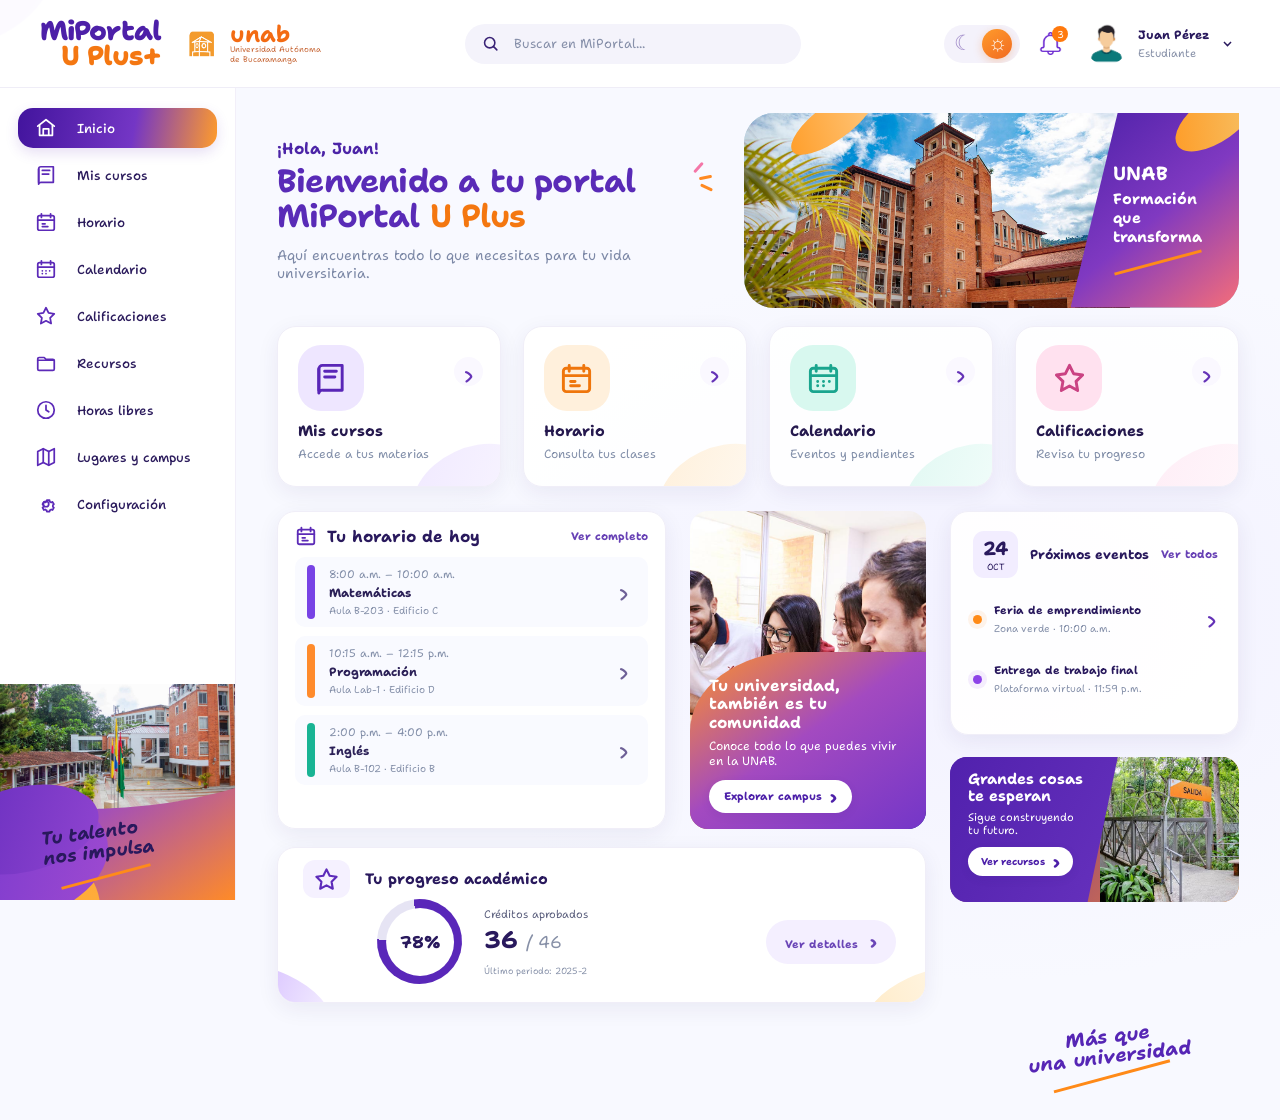
==== commit 9a77bc6a: "Se agregaron nuevas funcionalidades, mejoras de diseno y arreglo de errores" ====
--- a/index.html
+++ b/index.html
@@ -1,222 +1,83 @@
 <!DOCTYPE html>
+
 <html lang="es">
+<head>
+<meta charset="utf-8"/>
+<meta content="width=device-width, initial-scale=1.0" name="viewport"/>
+<meta content="#ffffff" name="theme-color"/>
+<title>Inicio | MiPortal U Plus</title>
+<link href="https://fonts.googleapis.com" rel="preconnect"/>
+<link crossorigin="" href="https://fonts.gstatic.com" rel="preconnect"/>
 
-<head>
-    <meta charset="UTF-8">
-    <meta name="viewport" content="width=device-width, initial-scale=1.0">
-    <meta name="theme-color" content="#ffffff">
-    <title>Inicio | MiPortal U Plus</title>
-    <link rel="preconnect" href="https://fonts.googleapis.com">
-    <link rel="preconnect" href="https://fonts.gstatic.com" crossorigin>
-    <link href="https://fonts.googleapis.com/css2?family=Shantell+Sans:wght@300;400;500;600;700;800&display=swap"
-        rel="stylesheet">
-    <link rel="stylesheet" href="css/style.css">
+
+<link href="css/base.css" rel="stylesheet"/><link href="css/shell.css" rel="stylesheet"/><link href="css/components.css" rel="stylesheet"/><link href="css/pages/dashboard.css" rel="stylesheet"/><link href="css/theme.css" rel="stylesheet"/><link href="css/responsive.css" rel="stylesheet"/><link href="https://fonts.googleapis.com/css2?family=Shantell+Sans:wght@300;400;500;600;700;800&display=swap" rel="stylesheet"/>
+<link href="css/interactions.css" rel="stylesheet"/>
 </head>
+<body data-page="dashboard">
+<header class="topbar">
+<button aria-label="Abrir navegación" class="mobile-menu icon-button" id="mobileMenu"><svg viewbox="0 0 24 24"><path d="M4 6h16M4 12h16M4 18h16"></path></svg></button>
+<div class="brand">
+<a class="portal-logo" href="index.html">MiPortal <span>U Plus+</span></a>
+<div class="unab-logo"><img alt="Logo UNAB" class="logo-img" src="assets/dashboard/logo_UNAB.png"/><div><strong>unab</strong><small>Universidad Autónoma<br/>de Bucaramanga</small></div></div>
+</div>
+<label class="search-box"><svg viewbox="0 0 24 24"><circle cx="11" cy="11" r="6.5"></circle><path d="m16 16 4 4"></path></svg><input aria-label="Buscar" id="globalSearch" placeholder="Buscar en MiPortal..." type="search"/></label>
+<div class="user-area">
+<div aria-label="Selector de tema" class="theme-icons" data-active-theme="light"><button aria-label="Modo oscuro" aria-pressed="false" class="theme-choice" data-theme="dark" title="Modo oscuro" type="button">☾</button><button aria-label="Modo claro" aria-pressed="true" class="theme-choice selected" data-theme="light" title="Modo claro" type="button">☼</button></div>
+<div class="header-menu-wrap notification-wrap"><button aria-controls="notificationPopover" aria-expanded="false" aria-label="Notificaciones" class="icon-button notification" id="notificationToggle" type="button"><img alt="" src="assets/dashboard/notificacion.png"/><span class="notification-count">3</span></button><div aria-label="Notificaciones recientes" class="notification-popover" hidden="True" id="notificationPopover" role="dialog"><div class="popover-heading"><strong>Notificaciones recientes</strong><small>3 nuevas</small></div>
+<a class="preview-notice" data-notice-target="notice-grade" href="pages/notificaciones.html?notice=notice-grade"><span class="preview-dot"></span><span><strong>Nueva calificación disponible</strong><small>Tu resultado de Cálculo Diferencial ya está publicado.</small></span></a>
+<a class="preview-notice" data-notice-target="notice-event" href="pages/notificaciones.html?notice=notice-event"><span class="preview-dot" style="background:#f28a27"></span><span><strong>Feria de emprendimiento</strong><small>Conoce la programación de las actividades de esta semana.</small></span></a>
+<a class="preview-notice" data-notice-target="notice-schedule" href="pages/notificaciones.html?notice=notice-schedule"><span class="preview-dot" style="background:#20aa91"></span><span><strong>Actualización de horario</strong><small>Se publicó una novedad sobre una de tus clases.</small></span></a>
+<a class="popover-footer" href="pages/notificaciones.html">Ver todas las notificaciones</a></div></div>
+<div class="header-menu-wrap profile-wrap"><button aria-controls="profilePopover" aria-expanded="false" class="profile-trigger" id="profileToggle" type="button"><img alt="Foto de perfil" class="profile-photo" src="assets/perfil.jpg"/><div class="user-name"><strong>Juan Pérez</strong><small>Estudiante</small></div><svg aria-hidden="true" viewBox="0 0 24 24"><path d="m7 10 5 5 5-5"></path></svg></button><div aria-label="Menú de usuario" class="profile-popover" hidden="True" id="profilePopover" role="menu"><div class="profile-popover-user"><strong>Juan Pérez</strong><small>Estudiante UNAB</small></div>
+<a href="pages/perfil.html" role="menuitem">Mi perfil</a>
+<a href="pages/configuracion.html" role="menuitem">Configuración</a>
+<a href="login.html" role="menuitem">Cerrar sesión</a></div></div>
 
-<body>
-    <header class="topbar">
-        <button class="mobile-menu icon-button" id="mobileMenu" aria-label="Abrir navegación"><svg viewBox="0 0 24 24">
-                <path d="M4 6h16M4 12h16M4 18h16" />
-            </svg></button>
-        <div class="brand">
-            <a class="portal-logo" href="index.html">MiPortal <span>U Plus+</span></a>
-            <div class="unab-logo"><img src="assets/dashboard/logo_UNAB.png" alt="Logo UNAB" class="logo-img">
-                <div><strong>unab</strong><small>Universidad Autónoma<br>de Bucaramanga</small></div>
-            </div>
-        </div>
-        <label class="search-box"><svg viewBox="0 0 24 24">
-                <circle cx="11" cy="11" r="6.5" />
-                <path d="m16 16 4 4" />
-            </svg><input id="globalSearch" type="search" placeholder="Buscar en MiPortal..."
-                aria-label="Buscar"></label>
-        <div class="user-area">
-            <div class="theme-icons" aria-label="Selector de tema"><button class="theme-choice" data-theme="dark"
-                    title="Modo oscuro" aria-label="Modo oscuro">☾</button><button class="theme-choice selected"
-                    data-theme="light" title="Modo claro" aria-label="Modo claro">☼</button></div>
-            <button class="icon-button notification" aria-label="Notificaciones"
-                onclick="location.href='pages/notificaciones.html'"><img src="assets/dashboard/notificacion.png"
-                    alt=""><span class="notification-count">3</span></button>
-            <img class="profile-photo" src="assets/perfil.jpg" alt="Foto de perfil">
-            <div class="user-name"><strong>Juan Pérez</strong><small>Estudiante</small></div>
-            <button class="icon-button profile-menu" aria-label="Ir al perfil"
-                onclick="location.href='pages/perfil.html'"><svg viewBox="0 0 24 24">
-                    <path d="m7 10 5 5 5-5" />
-                </svg></button>
-        </div>
-    </header>
-    <div class="sidebar-backdrop" id="sidebarBackdrop"></div>
-    <aside class="sidebar">
-        <nav class="navigation" aria-label="Navegación principal"><a class="nav-item active" href="index.html"
-                aria-current=page><svg viewBox="0 0 24 24" aria-hidden="true">
-                    <path d="m3 10 9-7 9 7" />
-                    <path d="M5 9v11h14V9M9 20v-7h6v7" />
-                </svg><span>Inicio</span></a>
-            <a class="nav-item" href="pages/mis-cursos.html"><svg viewBox="0 0 24 24" aria-hidden="true">
-                    <path d="M4 5.5A2.5 2.5 0 0 1 6.5 3H20v17H6.5A2.5 2.5 0 0 0 4 22z" />
-                    <path d="M4 5.5V20M8 7h8M8 11h7" />
-                </svg><span>Mis cursos</span></a>
-            <a class="nav-item" href="pages/horario.html"><svg viewBox="0 0 24 24" aria-hidden="true">
-                    <rect x="3" y="5" width="18" height="16" rx="2" />
-                    <path d="M7 3v4M17 3v4M3 10h18M8 14h3M8 17h6" />
-                </svg><span>Horario</span></a>
-            <a class="nav-item" href="pages/calendario.html"><svg viewBox="0 0 24 24" aria-hidden="true">
-                    <rect x="3" y="5" width="18" height="16" rx="2" />
-                    <path d="M7 3v4M17 3v4M3 10h18M8 14h.01M12 14h.01M16 14h.01M8 17h.01M12 17h.01" />
-                </svg><span>Calendario</span></a>
-            <a class="nav-item" href="pages/calificaciones.html"><svg viewBox="0 0 24 24" aria-hidden="true">
-                    <path d="m12 3 2.8 5.7 6.2.9-4.5 4.4 1.1 6.2-5.6-3-5.6 3 1.1-6.2L3 9.6l6.2-.9z" />
-                </svg><span>Calificaciones</span></a>
-            <a class="nav-item" href="pages/servicios.html"><svg viewBox="0 0 24 24" aria-hidden="true">
-                    <path
-                        d="M3 7.5A1.5 1.5 0 0 1 4.5 6H10l2 2h7.5A1.5 1.5 0 0 1 21 9.5v9a1.5 1.5 0 0 1-1.5 1.5h-15A1.5 1.5 0 0 1 3 18.5z" />
-                    <path d="M3 9h18" />
-                </svg><span>Recursos</span></a>
-            <a class="nav-item" href="pages/notificaciones.html"><svg viewBox="0 0 24 24" aria-hidden="true">
-                    <path d="M18 8a6 6 0 0 0-12 0c0 7-3 7-3 9h18c0-2-3-2-3-9" />
-                    <path d="M10 21h4" />
-                </svg><span>Notificaciones</span></a>
-            <a class="nav-item" href="pages/horas-libres.html"><svg viewBox="0 0 24 24" aria-hidden="true">
-                    <circle cx="12" cy="12" r="9" />
-                    <path d="M12 7v5l3 2" />
-                </svg><span>Horas libres</span></a>
-            <a class="nav-item" href="pages/lugares-campus.html"><svg viewBox="0 0 24 24" aria-hidden="true">
-                    <path d="m3 6 6-3 6 3 6-3v15l-6 3-6-3-6 3z" />
-                    <path d="M9 3v15M15 6v15" />
-                </svg><span>Lugares y campus</span></a>
-            <a class="nav-item" href="pages/perfil.html"><svg viewBox="0 0 24 24" aria-hidden="true">
-                    <circle cx="12" cy="8" r="4" />
-                    <path d="M4 21a8 8 0 0 1 16 0" />
-                </svg><span>Perfil</span></a>
-            <a class="nav-item" href="pages/configuracion.html"><svg viewBox="0 0 24 24" aria-hidden="true">
-                    <circle cx="12" cy="12" r="3" />
-                    <path
-                        d="m19.4 15 .1.1 1.1.9-1.5 2.6-1.4-.6a8 8 0 0 1-1.6.9l-.2 1.5h-3l-.2-1.5a8 8 0 0 1-1.6-.9l-1.4.6-1.5-2.6 1.1-.9a7 7 0 0 1 0-1.9l-1.1-.9 1.5-2.6 1.4.6a8 8 0 0 1 1.6-.9l.2-1.5h3l.2 1.5a8 8 0 0 1 1.6.9l1.4-.6 1.5 2.6-1.1.9a7 7 0 0 1 0 1.8Z" />
-                </svg><span>Configuración</span></a>
-        </nav>
-        <div class="sidebar-promo">
-            <img src="assets/campus-lateral.jpg" alt="Campus de la UNAB">
-            <div class="sidebar-promo-shape"></div>
-            <p>Tu talento<br>nos impulsa</p>
-            <div class="orange-line"></div>
-        </div>
-    </aside>
-    <main class="main-content">
-        <section class="welcome">
-            <div class="welcome-text">
-                <p class="hello">¡Hola, Juan!</p>
-                <h1>Bienvenido a tu portal<br>MiPortal <span>U Plus</span></h1>
-                <p class="subtitle">Aquí encuentras todo lo que necesitas para tu vida universitaria.</p><span
-                    class="little-decoration"><i></i><i></i><i></i></span>
-            </div>
-            <div class="hero-banner"><img src="./assets/campus-principal.jpg" alt="Edificio de la UNAB">
-                <div class="hero-message"><strong>UNAB</strong>
-                    <p>Formación que<br>transforma</p><span></span>
-                </div>
-            </div>
-        </section>
-        <section class="quick-links">
-            <a href="pages/mis-cursos.html" class="quick-card purple-card">
-                <div class="quick-icon"><svg viewBox="0 0 24 24" aria-hidden="true">
-                        <path d="M4 5.5A2.5 2.5 0 0 1 6.5 3H20v17H6.5A2.5 2.5 0 0 0 4 22z" />
-                        <path d="M4 5.5V20M8 7h8M8 11h7" />
-                    </svg></div><span class="card-arrow">›</span>
-                <h2>Mis cursos</h2>
-                <p>Accede a tus materias</p>
-            </a>
-            <a href="pages/horario.html" class="quick-card orange-card">
-                <div class="quick-icon"><svg viewBox="0 0 24 24" aria-hidden="true">
-                        <rect x="3" y="5" width="18" height="16" rx="2" />
-                        <path d="M7 3v4M17 3v4M3 10h18M8 14h3M8 17h6" />
-                    </svg></div><span class="card-arrow">›</span>
-                <h2>Horario</h2>
-                <p>Consulta tus clases</p>
-            </a>
-            <a href="pages/calendario.html" class="quick-card green-card">
-                <div class="quick-icon"><svg viewBox="0 0 24 24" aria-hidden="true">
-                        <rect x="3" y="5" width="18" height="16" rx="2" />
-                        <path d="M7 3v4M17 3v4M3 10h18M8 14h.01M12 14h.01M16 14h.01M8 17h.01M12 17h.01" />
-                    </svg></div><span class="card-arrow">›</span>
-                <h2>Calendario</h2>
-                <p>Eventos y pendientes</p>
-            </a>
-            <a href="pages/calificaciones.html" class="quick-card pink-card">
-                <div class="quick-icon"><svg viewBox="0 0 24 24" aria-hidden="true">
-                        <path d="m12 3 2.8 5.7 6.2.9-4.5 4.4 1.1 6.2-5.6-3-5.6 3 1.1-6.2L3 9.6l6.2-.9z" />
-                    </svg></div><span class="card-arrow">›</span>
-                <h2>Calificaciones</h2>
-                <p>Revisa tu progreso</p>
-            </a>
-        </section>
-        <section class="dashboard-grid">
-            <article class="panel schedule-panel">
-                <div class="panel-heading">
-                    <h2><svg viewBox="0 0 24 24" aria-hidden="true">
-                            <rect x="3" y="5" width="18" height="16" rx="2" />
-                            <path d="M7 3v4M17 3v4M3 10h18M8 14h3M8 17h6" />
-                        </svg>Tu horario de hoy</h2><a href="pages/horario.html" class="text-link">Ver completo</a>
-                </div>
-                <div class="class-row"><span class="class-color violet"></span>
-                    <div><small>8:00 a.m. – 10:00 a.m.</small><strong>Matemáticas</strong><span>Aula B-203 · Edificio
-                            C</span></div><span class="row-arrow">›</span>
-                </div>
-                <div class="class-row"><span class="class-color orange"></span>
-                    <div><small>10:15 a.m. – 12:15 p.m.</small><strong>Programación</strong><span>Aula Lab-1 · Edificio
-                            D</span></div><span class="row-arrow">›</span>
-                </div>
-                <div class="class-row"><span class="class-color green"></span>
-                    <div><small>2:00 p.m. – 4:00 p.m.</small><strong>Inglés</strong><span>Aula B-102 · Edificio B</span>
-                    </div><span class="row-arrow">›</span>
-                </div>
-            </article>
-            <a class="campus-card" href="pages/lugares-campus.html"><img src="./assets/estudiantes-campus.jpg"
-                    alt="Estudiantes en el campus">
-                <div class="campus-card-text">
-                    <h2>Tu universidad,<br>también es tu comunidad</h2>
-                    <p>Conoce todo lo que puedes vivir<br>en la UNAB.</p><span class="white-button">Explorar campus
-                        <b>›</b></span>
-                </div>
-            </a>
-            <div class="right-column">
-                <article class="panel events-panel">
-                    <div class="events-heading">
-                        <div class="date-box"><strong>24</strong><small>OCT</small></div>
-                        <h2>Próximos eventos</h2><a href="pages/calendario.html" class="text-link">Ver todos</a>
-                    </div>
-                    <div class="event-row"><span class="event-dot orange-dot"></span>
-                        <div><strong>Feria de emprendimiento</strong><small>Zona verde · 10:00 a.m.</small></div><span
-                            class="event-arrow">›</span>
-                    </div>
-                    <div class="event-row"><span class="event-dot purple-dot"></span>
-                        <div><strong>Entrega de trabajo final</strong><small>Plataforma virtual · 11:59 p.m.</small>
-                        </div>
-                    </div>
-                </article>
-                <a href="pages/servicios.html" class="resource-card">
-                    <div class="resource-text">
-                        <h2>Grandes cosas<br>te esperan</h2>
-                        <p>Sigue construyendo<br>tu futuro.</p><span class="white-button">Ver recursos <b>›</b></span>
-                    </div><img src="./assets/campus-recursos.jpg" alt="Edificio universitario">
-                </a>
-            </div>
-            <article class="panel progress-panel">
-                <div class="progress-heading"><span class="graduation-icon"><svg viewBox="0 0 24 24" aria-hidden="true">
-                            <path d="m12 3 2.8 5.7 6.2.9-4.5 4.4 1.1 6.2-5.6-3-5.6 3 1.1-6.2L3 9.6l6.2-.9z" />
-                        </svg></span>
-                    <h2>Tu progreso académico</h2>
-                </div>
-                <div class="progress-content">
-                    <div class="progress-circle">
-                        <div>78%</div>
-                    </div>
-                    <div class="credits"><span>Créditos aprobados</span><strong>36 <small>/
-                                46</small></strong><small>Último periodo: 2025-2</small></div><a
-                        href="pages/calificaciones.html" class="details-button">Ver detalles <b>›</b></a>
-                </div>
-            </article>
-        </section>
-        <div class="page-slogan">Más que<br>una universidad<span></span></div>
-    </main>
-    <script src="js/app.js"></script>
+
+</div>
+</header>
+<div class="sidebar-backdrop" id="sidebarBackdrop"></div>
+<aside class="sidebar">
+<nav aria-label="Navegación principal" class="navigation"><a aria-current="page" class="nav-item active" href="index.html"><svg aria-hidden="true" viewbox="0 0 24 24"><path d="m3 10 9-7 9 7"></path><path d="M5 9v11h14V9M9 20v-7h6v7"></path></svg><span>Inicio</span></a>
+<a class="nav-item" href="pages/mis-cursos.html"><svg aria-hidden="true" viewbox="0 0 24 24"><path d="M4 5.5A2.5 2.5 0 0 1 6.5 3H20v17H6.5A2.5 2.5 0 0 0 4 22z"></path><path d="M4 5.5V20M8 7h8M8 11h7"></path></svg><span>Mis cursos</span></a>
+<a class="nav-item" href="pages/horario.html"><svg aria-hidden="true" viewbox="0 0 24 24"><rect height="16" rx="2" width="18" x="3" y="5"></rect><path d="M7 3v4M17 3v4M3 10h18M8 14h3M8 17h6"></path></svg><span>Horario</span></a>
+<a class="nav-item" href="pages/calendario.html"><svg aria-hidden="true" viewbox="0 0 24 24"><rect height="16" rx="2" width="18" x="3" y="5"></rect><path d="M7 3v4M17 3v4M3 10h18M8 14h.01M12 14h.01M16 14h.01M8 17h.01M12 17h.01"></path></svg><span>Calendario</span></a>
+<a class="nav-item" href="pages/calificaciones.html"><svg aria-hidden="true" viewbox="0 0 24 24"><path d="m12 3 2.8 5.7 6.2.9-4.5 4.4 1.1 6.2-5.6-3-5.6 3 1.1-6.2L3 9.6l6.2-.9z"></path></svg><span>Calificaciones</span></a>
+<a class="nav-item" href="pages/servicios.html"><svg aria-hidden="true" viewbox="0 0 24 24"><path d="M3 7.5A1.5 1.5 0 0 1 4.5 6H10l2 2h7.5A1.5 1.5 0 0 1 21 9.5v9a1.5 1.5 0 0 1-1.5 1.5h-15A1.5 1.5 0 0 1 3 18.5z"></path><path d="M3 9h18"></path></svg><span>Recursos</span></a>
+
+<a class="nav-item" href="pages/horas-libres.html"><svg aria-hidden="true" viewbox="0 0 24 24"><circle cx="12" cy="12" r="9"></circle><path d="M12 7v5l3 2"></path></svg><span>Horas libres</span></a>
+<a class="nav-item" href="pages/lugares-campus.html"><svg aria-hidden="true" viewbox="0 0 24 24"><path d="m3 6 6-3 6 3 6-3v15l-6 3-6-3-6 3z"></path><path d="M9 3v15M15 6v15"></path></svg><span>Lugares y campus</span></a>
+
+<a class="nav-item" href="pages/configuracion.html"><svg aria-hidden="true" viewbox="0 0 24 24"><circle cx="12" cy="12" r="3"></circle><path d="m19.4 15 .1.1 1.1.9-1.5 2.6-1.4-.6a8 8 0 0 1-1.6.9l-.2 1.5h-3l-.2-1.5a8 8 0 0 1-1.6-.9l-1.4.6-1.5-2.6 1.1-.9a7 7 0 0 1 0-1.9l-1.1-.9 1.5-2.6 1.4.6a8 8 0 0 1 1.6-.9l.2-1.5h3l.2 1.5a8 8 0 0 1 1.6.9l1.4-.6 1.5 2.6-1.1.9a7 7 0 0 1 0 1.8Z"></path></svg><span>Configuración</span></a>
+</nav>
+<div aria-label="Mensaje institucional UNAB" class="sidebar-promo">
+<img alt="Campus de la UNAB" src="assets/campus-lateral.jpg"/>
+<div class="sidebar-promo-shape"></div><p>Tu talento<br/>nos impulsa</p><div class="orange-line"></div>
+</div>
+</aside>
+<main class="main-content">
+<section class="welcome"><div class="welcome-text"><p class="hello">¡Hola, Juan!</p><h1>Bienvenido a tu portal<br/>MiPortal <span>U Plus</span></h1><p class="subtitle">Aquí encuentras todo lo que necesitas para tu vida universitaria.</p><span class="little-decoration"><i></i><i></i><i></i></span></div><div class="hero-banner"><img alt="Edificio de la UNAB" src="./assets/campus-principal.jpg"/><div class="hero-message"><strong>UNAB</strong><p>Formación que<br/>transforma</p><span></span></div></div></section>
+<section class="quick-links">
+<a class="quick-card purple-card" href="pages/mis-cursos.html"><div class="quick-icon"><svg aria-hidden="true" viewbox="0 0 24 24"><path d="M4 5.5A2.5 2.5 0 0 1 6.5 3H20v17H6.5A2.5 2.5 0 0 0 4 22z"></path><path d="M4 5.5V20M8 7h8M8 11h7"></path></svg></div><span class="card-arrow">›</span><h2>Mis cursos</h2><p>Accede a tus materias</p></a>
+<a class="quick-card orange-card" href="pages/horario.html"><div class="quick-icon"><svg aria-hidden="true" viewbox="0 0 24 24"><rect height="16" rx="2" width="18" x="3" y="5"></rect><path d="M7 3v4M17 3v4M3 10h18M8 14h3M8 17h6"></path></svg></div><span class="card-arrow">›</span><h2>Horario</h2><p>Consulta tus clases</p></a>
+<a class="quick-card green-card" href="pages/calendario.html"><div class="quick-icon"><svg aria-hidden="true" viewbox="0 0 24 24"><rect height="16" rx="2" width="18" x="3" y="5"></rect><path d="M7 3v4M17 3v4M3 10h18M8 14h.01M12 14h.01M16 14h.01M8 17h.01M12 17h.01"></path></svg></div><span class="card-arrow">›</span><h2>Calendario</h2><p>Eventos y pendientes</p></a>
+<a class="quick-card pink-card" href="pages/calificaciones.html"><div class="quick-icon"><svg aria-hidden="true" viewbox="0 0 24 24"><path d="m12 3 2.8 5.7 6.2.9-4.5 4.4 1.1 6.2-5.6-3-5.6 3 1.1-6.2L3 9.6l6.2-.9z"></path></svg></div><span class="card-arrow">›</span><h2>Calificaciones</h2><p>Revisa tu progreso</p></a>
+</section>
+<section class="dashboard-grid">
+<article class="panel schedule-panel"><div class="panel-heading"><h2><svg aria-hidden="true" viewbox="0 0 24 24"><rect height="16" rx="2" width="18" x="3" y="5"></rect><path d="M7 3v4M17 3v4M3 10h18M8 14h3M8 17h6"></path></svg>Tu horario de hoy</h2><a class="text-link" href="pages/horario.html">Ver completo</a></div>
+<div class="class-row" role="button" tabindex="0" data-class-title="Matemáticas" data-class-time="8:00 a.m. – 10:00 a.m." data-class-place="Aula B-203 · Edificio C"><span class="class-color violet"></span><div><small>8:00 a.m. – 10:00 a.m.</small><strong>Matemáticas</strong><span>Aula B-203 · Edificio C</span></div><button aria-label="Ver detalles de Matemáticas" class="row-arrow class-detail-button" data-class-details="Matemáticas" title="Ver detalles de Matemáticas" type="button">›</button></div>
+<div class="class-row" role="button" tabindex="0" data-class-title="Programación" data-class-time="10:15 a.m. – 12:15 p.m." data-class-place="Aula Lab-1 · Edificio D"><span class="class-color orange"></span><div><small>10:15 a.m. – 12:15 p.m.</small><strong>Programación</strong><span>Aula Lab-1 · Edificio D</span></div><button aria-label="Ver detalles de Programación" class="row-arrow class-detail-button" data-class-details="Programación" title="Ver detalles de Programación" type="button">›</button></div>
+<div class="class-row" role="button" tabindex="0" data-class-title="Inglés" data-class-time="2:00 p.m. – 4:00 p.m." data-class-place="Aula B-102 · Edificio B"><span class="class-color green"></span><div><small>2:00 p.m. – 4:00 p.m.</small><strong>Inglés</strong><span>Aula B-102 · Edificio B</span></div><button aria-label="Ver detalles de Inglés" class="row-arrow class-detail-button" data-class-details="Inglés" title="Ver detalles de Inglés" type="button">›</button></div></article>
+<a class="campus-card" href="pages/lugares-campus.html"><img alt="Estudiantes en el campus" src="./assets/estudiantes-campus.jpg"/><div class="campus-card-text"><h2>Tu universidad,<br/>también es tu comunidad</h2><p>Conoce todo lo que puedes vivir<br/>en la UNAB.</p><span class="white-button">Explorar campus <b>›</b></span></div></a>
+<div class="right-column"><article class="panel events-panel"><div class="events-heading"><div class="date-box"><strong>24</strong><small>OCT</small></div><h2>Próximos eventos</h2><a class="text-link" href="pages/calendario.html">Ver todos</a></div>
+<div class="event-row" role="button" tabindex="0" data-event-title="Feria de emprendimiento" data-event-description="Encuentro de emprendimientos y proyectos estudiantiles en la zona verde. Consulta la programación de actividades."><span class="event-dot orange-dot"></span><div><strong>Feria de emprendimiento</strong><small>Zona verde · 10:00 a.m.</small></div><span class="event-arrow">›</span></div>
+<div class="event-row" role="button" tabindex="0" data-event-title="Entrega de trabajo final" data-event-description="Recuerda revisar las instrucciones del curso y confirmar el envío en la plataforma virtual antes de la hora límite."><span class="event-dot purple-dot"></span><div><strong>Entrega de trabajo final</strong><small>Plataforma virtual · 11:59 p.m.</small></div></div></article>
+<a class="resource-card" href="pages/servicios.html"><div class="resource-text"><h2>Grandes cosas<br/>te esperan</h2><p>Sigue construyendo<br/>tu futuro.</p><span class="white-button">Ver recursos <b>›</b></span></div><img alt="Edificio universitario" src="./assets/campus-recursos.jpg"/></a></div>
+<article class="panel progress-panel"><div class="progress-heading"><span class="graduation-icon"><svg aria-hidden="true" viewbox="0 0 24 24"><path d="m12 3 2.8 5.7 6.2.9-4.5 4.4 1.1 6.2-5.6-3-5.6 3 1.1-6.2L3 9.6l6.2-.9z"></path></svg></span><h2>Tu progreso académico</h2></div><div class="progress-content"><div class="progress-circle"><div>78%</div></div><div class="credits"><span>Créditos aprobados</span><strong>36 <small>/ 46</small></strong><small>Último periodo: 2025-2</small></div><a class="details-button" href="pages/calificaciones.html">Ver detalles <b>›</b></a></div></article>
+</section>
+<div class="page-slogan">Más que<br/>una universidad<span></span></div>
+</main>
+<script src="js/curriculum-data.js"></script>
+<script src="js/app.js"></script>
 </body>
-
 </html>
--- a/css/base.css
+++ b/css/base.css
@@ -0,0 +1,8 @@
+*{box-sizing:border-box;font-family:'Shantell Sans',sans-serif}
+:root{--purple:#5524b2;--deep:#321477;--orange:#f47712;--text:#29195d;--muted:#8290ad;--surface:#fff;--page:#f8f9ff;--line:#efedf7;--shadow:0 6px 22px rgba(48,25,104,.07)}
+html{min-width:320px;min-height:100%;background:var(--page);scroll-behavior:smooth}
+body{margin:0;min-height:100vh;color:var(--text);background:radial-gradient(ellipse at 78% 55%,rgba(231,225,255,.34),transparent 42%),var(--page);overflow-x:hidden}
+body::before{content:"";position:fixed;z-index:0;top:-65px;left:-55px;width:120px;height:105px;background:linear-gradient(135deg,#7135c8,#b78aff);border-radius:0 0 90% 0;transform:rotate(-8deg);pointer-events:none}
+a{color:inherit}
+button,input,select{font:inherit}
+[hidden]{display:none!important}
--- a/css/shell.css
+++ b/css/shell.css
@@ -0,0 +1,102 @@
+.topbar{height:88px;padding:0 3.1%;background:rgba(255,255,255,.97);display:flex;align-items:center;justify-content:space-between;gap:24px;border-bottom:1px solid var(--line);position:fixed;inset:0 0 auto;z-index:30}
+.brand,.unab-logo,.user-area{display:flex;align-items:center}
+.brand{gap:22px;flex-shrink:0}
+.portal-logo{color:#4d20a8;font-size:27px;line-height:.91;font-weight:800;text-decoration:none;letter-spacing:-.8px;white-space:nowrap}
+.portal-logo span{display:block;color:var(--orange);text-align:right}
+.unab-logo{gap:8px;color:#f36b13}
+.logo-img{width:39px;height:44px;object-fit:contain}
+.unab-logo strong{font-size:23px;line-height:22px;display:block}
+.unab-logo small{display:block;font-size:8px;line-height:10px;color:#c86b3c}
+.search-box{width:min(28%,390px);height:40px;padding:0 16px;border-radius:24px;background:#f4f3fb;color:#8790aa;display:flex;align-items:center;gap:12px;flex-shrink:1}
+.search-box svg,.icon-button svg{width:19px;height:19px;fill:none;stroke:#392275;stroke-width:2;stroke-linecap:round;stroke-linejoin:round;flex-shrink:0}
+.search-box input{width:100%;border:0;outline:0;background:transparent;color:var(--text);font-size:13px}
+.search-box input::placeholder{color:#8790aa}
+.user-area{gap:15px;flex-shrink:0}
+.theme-icons{height:37px;display:flex;align-items:center;gap:5px;padding:4px 8px;border-radius:22px;background:#f4f2fb}
+.theme-choice{border:0;width:30px;height:30px;display:grid;place-items:center;border-radius:50%;font-size:21px;line-height:1;cursor:pointer;background:transparent;color:#f18b18;transition:all .22s}
+.theme-choice.selected{background:#4c25a7;color:white}
+.theme-choice:hover{transform:scale(1.1);background:#e8ddff;color:#5724b2;box-shadow:0 3px 10px rgba(83,37,174,.15)}
+.icon-button{border:0;background:transparent;padding:4px;display:grid;place-items:center;cursor:pointer}
+.notification{position:relative}
+.notification img{height:23px;width:23px;object-fit:contain;filter:brightness(0) saturate(100%) invert(18%) sepia(83%) saturate(4285%) hue-rotate(261deg) brightness(82%) contrast(98%)}
+.notification-count{position:absolute;top:-2px;right:-2px;min-width:16px;height:16px;display:grid;place-items:center;background:#ff790d;color:white;font-size:10px;border-radius:50%}
+.profile-photo{width:43px;height:43px;border-radius:50%;object-fit:cover;background:#eee}
+.user-name strong,.user-name small{display:block}
+.user-name strong{font-size:12px}
+.user-name small{color:#8992a9;font-size:11px;margin-top:3px}
+.profile-menu svg{width:17px;height:17px}
+.mobile-menu{display:none}
+.sidebar{width:236px;position:fixed;left:0;top:88px;bottom:0;height:auto;background:rgba(255,255,255,.97);overflow:hidden;z-index:20;display:flex;flex-direction:column;border-right:1px solid #f2eff9}
+.navigation{position:relative;z-index:2;flex:1;min-height:0;overflow-y:auto;overflow-x:hidden;padding:27px 21px 285px;scrollbar-width:none}
+.navigation::-webkit-scrollbar{display:none}
+.nav-item{display:flex;align-items:center;gap:20px;min-height:42px;padding:0 17px;margin-bottom:11px;border-radius:15px;color:#2c1c5d;text-decoration:none;font-size:13px;font-weight:500;transition:background .2s,color .2s,transform .2s,box-shadow .2s;white-space:nowrap}
+.nav-item svg{width:22px;height:22px;flex:0 0 22px;fill:none;stroke:#5c2ab8;stroke-width:1.9;stroke-linecap:round;stroke-linejoin:round}
+.nav-item:hover{background:#f0eaff;color:#5424b1;transform:translateX(3px)}
+.nav-item.active{color:white;background:linear-gradient(100deg,#42149d 0%,#7436c5 58%,#ff9c2b 100%);box-shadow:0 5px 13px rgba(93,43,181,.15)}
+.nav-item.active svg{stroke:white}
+.sidebar-promo{position:absolute;left:0;right:0;bottom:0;height:265px;flex:0 0 265px;overflow:hidden;background:linear-gradient(145deg,#6330bd 0%,#9b4ac5 48%,#ff8b27 100%);z-index:1}
+.sidebar-promo img{position:absolute;z-index:1;top:0;left:-12%;display:block;width:125%;height:160px;object-fit:cover;object-position:center;clip-path:ellipse(83% 72% at 36% 28%)}
+.sidebar-promo::before{content:"";position:absolute;z-index:2;width:180px;height:115px;left:-75px;bottom:-43px;border-radius:50%;background:linear-gradient(120deg,#ff9d2d,#ffb13e);transform:rotate(25deg)}
+.sidebar-promo::after{content:"";position:absolute;z-index:2;width:175px;height:115px;left:-65px;top:120px;border-radius:48% 52% 55% 45%;background:linear-gradient(120deg,#7136ce,#a04bd0);transform:rotate(-15deg)}
+.sidebar-promo-shape{position:absolute;z-index:3;width:155px;height:85px;top:125px;left:-55px;border-radius:50%;background:linear-gradient(120deg,#632cbd,#9145d0);transform:rotate(-13deg)}
+.sidebar-promo p{position:absolute;z-index:4;left:48px;top:195px;margin:0;font-size:21px;font-weight:700;font-style:italic;line-height:1.1;transform:rotate(-7deg)}
+.orange-line{position:absolute;z-index:4;left:69px;top:244px;width:105px;height:3px;background:#ff8b19;transform:rotate(-15deg)}
+.main-content{position:relative;z-index:1;margin-left:236px;padding:112px 3.2% 30px;min-height:100vh;max-width:calc(100% - 236px)}
+.welcome{min-height:196px;display:flex;align-items:center;gap:24px;margin-bottom:18px}
+.welcome-text{width:46%;position:relative;flex-shrink:0}
+.hello{margin:0 0 5px;color:#4c25a7;font-size:16px;font-weight:700}
+.welcome h1{margin:0;color:#592bb7;font-size:clamp(27px,2.5vw,36px);line-height:1.08;letter-spacing:-.8px}
+.welcome h1 span{color:#f47710}
+.subtitle{color:#7d89a7;font-size:14px;margin:12px 0 0}
+.little-decoration{position:absolute;top:25px;right:1%;width:24px;height:30px}
+.little-decoration i{position:absolute;display:block;width:13px;height:3px;border-radius:5px;background:#f477a8;transform:rotate(-48deg)}
+.little-decoration i:nth-child(1){top:3px;left:1px}.little-decoration i:nth-child(2){top:13px;left:8px;background:#ff8a22;transform:rotate(-12deg)}.little-decoration i:nth-child(3){top:23px;left:9px;background:#ff8a22;transform:rotate(25deg)}
+.hero-banner{height:195px;flex:1;min-width:0;position:relative;overflow:hidden;border-radius:30px 0 30px 30px;background:#b8d8e8;isolation:isolate}
+.hero-banner::before,.hero-banner::after{content:"";position:absolute;z-index:1;pointer-events:none}
+.hero-banner::before{width:100px;height:36px;top:-9px;left:8%;background:linear-gradient(110deg,#ff9d28,#ffca83);border-radius:50% 0 50% 50%;transform:rotate(-36deg)}
+.hero-banner::after{width:95px;height:45px;right:-25px;top:-17px;background:linear-gradient(120deg,#ff9a24,#f5c66e);border-radius:50%;transform:rotate(-35deg)}
+.hero-banner>img{width:78%;height:100%;object-fit:cover;display:block}
+.hero-message{display:flex;flex-direction:column;align-items:flex-start;justify-content:center;position:absolute;top:0;right:0;width:34%;height:100%;padding:15px 12px 10px 42px;color:white;background:linear-gradient(140deg,#4b20a8 0%,#8039c1 52%,#f66e78 100%);clip-path:polygon(28% 0,100% 0,100% 100%,0 100%)}
+.hero-message strong{font-size:19px}.hero-message p{font-size:15px;line-height:1.25;font-weight:700;margin:4px 0}.hero-message span{display:block;height:3px;width:90px;margin-top:10px;background:#ff8b18;transform:rotate(-15deg)}
+
+.sidebar-backdrop{display:none}
+.header-menu-wrap{position:relative;display:flex;align-items:center}
+.notification-popover,.profile-popover{position:absolute;top:calc(100% + 15px);right:0;width:330px;max-width:min(88vw,360px);padding:14px;background:var(--surface);border:1px solid var(--line);border-radius:17px;box-shadow:0 16px 45px rgba(37,20,75,.18);z-index:50;color:var(--text);animation:popover-in .18s ease-out}
+.notification-popover[hidden],.profile-popover[hidden]{display:none}
+@keyframes popover-in{from{opacity:0;transform:translateY(-7px) scale(.98)}to{opacity:1;transform:translateY(0) scale(1)}}
+.popover-heading{display:flex;align-items:center;justify-content:space-between;gap:12px;padding:2px 2px 10px;border-bottom:1px solid var(--line)}
+.popover-heading strong{font-size:13px}
+.popover-heading small{font-size:9px;color:var(--muted)}
+.preview-notice{display:flex;gap:10px;padding:11px 2px;border-bottom:1px solid var(--line);text-decoration:none}
+.preview-notice:last-of-type{border-bottom:0}
+.preview-dot{width:9px;height:9px;flex:0 0 9px;margin-top:5px;border-radius:50%;background:#8b55d5}
+.preview-notice strong,.preview-notice small{display:block}
+.preview-notice strong{font-size:10px}
+.preview-notice small{margin-top:4px;font-size:9px;color:var(--muted);line-height:1.4}
+.popover-footer{display:block;margin-top:10px;padding:10px 12px;border-radius:12px;text-align:center;text-decoration:none;background:#f2ebff;color:#6031b6;font-size:10px;font-weight:700}
+.profile-trigger{display:flex;align-items:center;gap:10px;padding:3px 4px;border:0;border-radius:13px;background:transparent;color:inherit;cursor:pointer;text-align:left}
+.profile-trigger:hover{background:rgba(116,65,190,.08)}
+.profile-trigger .profile-photo{flex:0 0 43px}
+.profile-trigger svg{width:17px;height:17px;fill:none;stroke:currentColor;stroke-width:2;transition:transform .2s}
+.profile-wrap.open .profile-trigger svg{transform:rotate(180deg)}
+.profile-popover{width:225px;padding:8px}
+.profile-popover a,.profile-popover button{display:flex;align-items:center;gap:10px;width:100%;padding:11px 10px;border:0;border-radius:10px;background:transparent;color:var(--text);font-size:10px;text-align:left;text-decoration:none;cursor:pointer}
+.profile-popover a:hover,.profile-popover button:hover{background:rgba(113,54,197,.1)}
+.profile-popover .profile-popover-user{padding:11px;border-bottom:1px solid var(--line);margin-bottom:5px}
+.profile-popover-user strong,.profile-popover-user small{display:block}
+.profile-popover-user strong{font-size:11px}
+.profile-popover-user small{font-size:9px;color:var(--muted);margin-top:3px}
+.main-content{padding-top:112px}
+.nav-item.active:hover,.nav-item[aria-current=page]:hover{transform:none;background:linear-gradient(100deg,#42149d 0%,#7436c5 58%,#ff9c2b 100%);color:#fff;box-shadow:0 5px 13px rgba(93,43,181,.15);cursor:default}
+.nav-item.active:hover svg,.nav-item[aria-current=page]:hover svg{stroke:#fff}
+
+.profile-wrap .profile-popover{right:0}.notification-wrap .notification-popover{right:-115px}
+@media(max-width:650px){.notification-wrap .notification-popover{right:-70px}.profile-wrap .profile-trigger .user-name{display:none}.profile-trigger .profile-photo{width:34px;height:34px}.profile-trigger{padding:0}.profile-trigger svg{display:none}}
+.sidebar{display:flex;flex-direction:column}
+.navigation{position:relative;flex:1;min-height:0;overflow-y:auto;overflow-x:hidden;padding:27px 21px 15px;scrollbar-width:none}
+.sidebar-promo{position:relative;left:auto;right:auto;bottom:auto;flex:0 0 265px;height:265px;margin-top:auto;overflow:hidden}
+.sidebar-promo img{position:absolute;top:0;left:-12%;width:125%;height:160px;object-fit:cover;clip-path:ellipse(83% 72% at 36% 28%)}
+.sidebar-promo p{position:absolute;left:48px;top:195px;margin:0}
+.orange-line{position:absolute;left:69px;top:244px;margin:0}
+@media(max-width:950px){.sidebar-promo{flex-basis:220px;height:220px}.sidebar-promo img{height:125px}.sidebar-promo p{top:150px;left:27px;font-size:17px}.orange-line{top:193px;left:48px}}
+@media(max-width:650px){.sidebar-promo{flex-basis:210px;height:210px}.sidebar-promo img{height:135px}.sidebar-promo p{top:145px;left:35px;font-size:18px}.orange-line{top:188px;left:55px}}
--- a/css/components.css
+++ b/css/components.css
@@ -0,0 +1,27 @@
+.panel{background:var(--surface);border:1px solid var(--line);border-radius:18px;box-shadow:var(--shadow);padding:18px;color:var(--text)}
+.panel h2{margin:0;font-size:16px;color:var(--text)}
+.panel-heading{display:flex;align-items:center;justify-content:space-between;gap:12px;margin-bottom:10px}
+.panel-heading h2{display:flex;align-items:center;gap:10px}
+.panel-heading h2 svg{width:22px;height:22px;fill:none;stroke:#5c2bb7;stroke-width:2;stroke-linecap:round;stroke-linejoin:round}
+.text-link{color:#6842b5;font-size:11px;font-weight:700;text-decoration:none;white-space:nowrap}
+.text-link:hover{text-decoration:underline}
+.outline-button{display:inline-flex;align-items:center;justify-content:center;border:1px solid #d9cafa;background:var(--surface);color:#6537b8;border-radius:18px;padding:7px 13px;text-decoration:none;font-size:10px;font-weight:700;cursor:pointer}
+.white-button{display:inline-flex;align-items:center;padding:9px 15px;border-radius:20px;color:#4d20a9;background:white;font-size:11px;font-weight:700;text-decoration:none;white-space:nowrap;box-shadow:0 3px 10px rgba(44,20,98,.08)}
+.white-button b{font-size:18px;line-height:12px;margin-left:8px}
+.content-columns{display:grid;grid-template-columns:minmax(0,1.65fr) minmax(260px,1fr);gap:18px;align-items:start;margin-bottom:18px}
+.page-hero{min-height:165px;display:flex;align-items:center;justify-content:space-between;gap:24px;margin-bottom:22px}
+.page-hero>div:first-child{max-width:58%}
+.eyebrow{margin:0 0 5px;color:#7138c5;font-size:12px;font-weight:700}
+.page-hero h1{margin:0;color:#5726b3;font-size:clamp(27px,3vw,36px);line-height:1.1}
+.page-hero p:not(.eyebrow){margin:8px 0 0;color:#8490aa;font-size:13px}
+.page-hero-image{width:43%;height:145px;position:relative;overflow:hidden;border-radius:22px 0 22px 22px}
+.page-hero-image img{width:100%;height:100%;object-fit:cover}
+.page-hero-image div{position:absolute;inset:0 0 0 auto;width:38%;display:flex;flex-direction:column;justify-content:center;padding:10px 12px 10px 32px;color:#fff;background:linear-gradient(140deg,#4b20a8,#9b43c4,#f66e78);clip-path:polygon(30% 0,100% 0,100% 100%,0 100%)}
+.page-hero-image strong{font-size:16px}.page-hero-image span{font-size:12px;line-height:1.2}
+.stats-grid{display:grid;gap:16px;margin-bottom:22px}.stats-grid.three{grid-template-columns:repeat(3,minmax(0,1fr))}.stats-grid.four{grid-template-columns:repeat(4,minmax(0,1fr))}
+.stat-card{display:flex;align-items:center;gap:14px;padding:16px 18px;background:var(--surface);border:1px solid var(--line);border-radius:16px;box-shadow:var(--shadow);color:var(--text)}
+.stat-icon{width:43px;height:43px;display:grid;place-items:center;border-radius:14px;font-size:22px;font-weight:700}.stat-icon.purple,.service-icon.purple,.notice-icon.purple{background:#f0eaff;color:#6733bd}.stat-icon.orange,.service-icon.orange,.notice-icon.orange{background:#fff0dd;color:#ef7b17}.stat-icon.green,.service-icon.green,.notice-icon.green{background:#e0f8f0;color:#19a58c}.stat-icon.pink,.service-icon.pink,.notice-icon.pink{background:#ffe9f2;color:#cb4c8a}.stat-icon.blue,.service-icon.blue,.notice-icon.blue{background:#e8f1ff;color:#5487d5}
+.stat-card small{display:block;color:#8993aa;font-size:10px}.stat-card strong{display:block;color:#342064;font-size:20px;margin-top:3px}
+.section-heading{display:flex;align-items:center;justify-content:space-between;gap:16px;margin:24px 0 14px}.section-heading h2{margin:0;font-size:18px}.section-heading p{margin:4px 0 0;color:var(--muted);font-size:11px}
+.page-slogan{position:relative;width:max-content;max-width:100%;margin:30px 4% 0 auto;color:#5626b5;font-size:19px;line-height:1.05;font-style:italic;font-weight:700;text-align:center;transform:rotate(-7deg);pointer-events:none}
+.page-slogan span{display:block;width:120px;height:3px;margin:8px auto 0;background:#ff8a18;transform:rotate(-8deg)}
--- a/css/pages/dashboard.css
+++ b/css/pages/dashboard.css
@@ -0,0 +1,75 @@
+.welcome{min-height:196px;display:flex;align-items:center;gap:24px;margin-bottom:18px}
+.welcome-text{width:46%;position:relative;flex-shrink:0}
+.hello{margin:0 0 5px;color:#4c25a7;font-size:16px;font-weight:700}
+.welcome h1{margin:0;color:#592bb7;font-size:clamp(27px,2.5vw,36px);line-height:1.08;letter-spacing:-.8px}
+.welcome h1 span{color:#f47710}
+.subtitle{color:#7d89a7;font-size:14px;margin:12px 0 0}
+.little-decoration{position:absolute;top:25px;right:1%;width:24px;height:30px}
+.little-decoration i{position:absolute;display:block;width:13px;height:3px;border-radius:5px;background:#f477a8;transform:rotate(-48deg)}
+.little-decoration i:nth-child(1){top:3px;left:1px}.little-decoration i:nth-child(2){top:13px;left:8px;background:#ff8a22;transform:rotate(-12deg)}.little-decoration i:nth-child(3){top:23px;left:9px;background:#ff8a22;transform:rotate(25deg)}
+.hero-banner{height:195px;flex:1;min-width:0;position:relative;overflow:hidden;border-radius:30px 0 30px 30px;background:#b8d8e8;isolation:isolate}
+.hero-banner::before,.hero-banner::after{content:"";position:absolute;z-index:1;pointer-events:none}
+.hero-banner::before{width:100px;height:36px;top:-9px;left:8%;background:linear-gradient(110deg,#ff9d28,#ffca83);border-radius:50% 0 50% 50%;transform:rotate(-36deg)}
+.hero-banner::after{width:95px;height:45px;right:-25px;top:-17px;background:linear-gradient(120deg,#ff9a24,#f5c66e);border-radius:50%;transform:rotate(-35deg)}
+.hero-banner>img{width:78%;height:100%;object-fit:cover;display:block}
+.hero-message{display:flex;flex-direction:column;align-items:flex-start;justify-content:center;position:absolute;top:0;right:0;width:34%;height:100%;padding:15px 12px 10px 42px;color:white;background:linear-gradient(140deg,#4b20a8 0%,#8039c1 52%,#f66e78 100%);clip-path:polygon(28% 0,100% 0,100% 100%,0 100%)}
+.hero-message strong{font-size:19px}.hero-message p{font-size:15px;line-height:1.25;font-weight:700;margin:4px 0}.hero-message span{display:block;height:3px;width:90px;margin-top:10px;background:#ff8b18;transform:rotate(-15deg)}
+.quick-links{display:grid;grid-template-columns:repeat(4,minmax(0,1fr));gap:22px;margin-bottom:24px}
+.quick-card{height:161px;padding:18px 20px;position:relative;overflow:hidden;background:rgba(255,255,255,.94);border:1px solid #f0eef8;border-radius:19px;box-shadow:var(--shadow);transition:transform .2s,box-shadow .2s;text-decoration:none}
+.quick-card::after{content:"";position:absolute;width:125px;height:85px;right:-35px;bottom:-47px;border-radius:50%;opacity:.55;transform:rotate(-25deg)}
+.purple-card::after{background:linear-gradient(135deg,#e4d7ff,#f5f0ff)}.orange-card::after{background:linear-gradient(135deg,#ffe4bd,#fff8ed)}.green-card::after{background:linear-gradient(135deg,#c9f3e8,#f1fffb)}.pink-card::after{background:linear-gradient(135deg,#ffe0ef,#fff5fa)}
+.quick-card:hover{transform:translateY(-4px);box-shadow:0 8px 20px #34206e18}
+.quick-icon{width:66px;height:66px;display:flex;align-items:center;justify-content:center;border-radius:23px;margin-bottom:10px;position:relative;z-index:1}
+.quick-icon svg{width:35px;height:35px;fill:none;stroke:currentColor;stroke-width:2;stroke-linecap:round;stroke-linejoin:round}
+.purple-card .quick-icon{background:#eee6ff;color:#5926b7}.orange-card .quick-icon{background:#fff0dc;color:#ef760c}.green-card .quick-icon{background:#d8f8ef;color:#1aa58e}.pink-card .quick-icon{background:#ffe1ef;color:#ca4383}
+.quick-card h2{position:relative;z-index:1;margin:0 0 5px;font-size:15px;color:#25194e}.quick-card p{position:relative;z-index:1;margin:0;color:#8390aa;font-size:12px}
+.card-arrow{position:absolute;top:30px;right:17px;width:29px;height:29px;display:grid;place-items:center;border-radius:50%;background:#faf8ff;color:#6533b7;z-index:1;font-size:25px}
+.dashboard-grid{display:grid;grid-template-columns:minmax(0,1.55fr) minmax(0,.94fr) minmax(0,1.15fr);grid-template-rows:318px 156px;gap:18px 24px}
+.panel{background:rgba(255,255,255,.96);border:1px solid #f0eef8;border-radius:18px;box-shadow:var(--shadow);padding:18px}
+.panel h2{margin:0;font-size:16px}
+.schedule-panel{padding:13px 17px;grid-column:1;grid-row:1}
+.panel-heading{display:flex;align-items:center;justify-content:space-between;gap:12px;margin-bottom:10px}
+.panel-heading h2{display:flex;align-items:center;gap:10px}
+.panel-heading h2 svg{width:22px;height:22px;fill:none;stroke:#5c2bb7;stroke-width:2;stroke-linecap:round;stroke-linejoin:round}
+.text-link{color:#6842b5;font-size:11px;font-weight:700;text-decoration:none;white-space:nowrap}
+.text-link:hover{text-decoration:underline}
+.class-row{display:flex;align-items:center;gap:14px;height:70px;margin-top:9px;padding:8px 12px;border-radius:10px;background:#f9faff;transition:background .2s}
+.class-row:hover{background:#f0edff}
+.class-color{width:8px;height:54px;border-radius:8px;flex-shrink:0}.violet{background:#7843e5}.orange{background:#ff8b2c}.green{background:#19b494}
+.class-row div{display:flex;flex-direction:column;gap:3px;min-width:0}.class-row small{color:#8490aa;font-size:11px}.class-row strong{color:#2b2057;font-size:12px}.class-row div span{color:#8792ab;font-size:10px}.row-arrow{margin-left:auto;color:#6e6097;font-size:25px}
+.campus-card{position:relative;grid-column:2;grid-row:1;overflow:hidden;border-radius:18px;background:#8fb4a0;text-decoration:none;min-width:0}
+.campus-card>img{width:100%;height:100%;object-fit:cover;display:block}
+.campus-card-text{position:absolute;bottom:0;left:0;right:0;padding:25px 19px 16px;color:white;background:linear-gradient(145deg,#ff9226 0%,#a34ac0 48%,#7436c8 100%);border-radius:45% 0 0 0}
+.campus-card-text h2{font-size:16px;line-height:1.15;margin:0 0 7px}.campus-card-text p{font-size:12px;line-height:1.25;margin:0 0 11px}
+.white-button{display:inline-flex;align-items:center;padding:9px 15px;border-radius:20px;color:#4d20a9;background:white;font-size:11px;font-weight:700;text-decoration:none;white-space:nowrap;box-shadow:0 3px 10px rgba(44,20,98,.08)}
+.white-button b{font-size:18px;line-height:12px;margin-left:8px}
+.right-column{grid-column:3;grid-row:1 / span 2;display:flex;flex-direction:column;gap:22px;min-width:0}
+.events-panel{padding:19px 22px 16px;min-height:224px}
+.events-heading{display:flex;align-items:center;gap:12px;margin-bottom:17px}
+.date-box{width:45px;height:47px;flex-shrink:0;background:#f2edff;border-radius:11px;display:flex;align-items:center;justify-content:center;flex-direction:column}
+.date-box strong{font-size:19px}.date-box small{font-size:9px}
+.events-heading h2{font-size:13px;flex:1;margin:0;white-space:nowrap}
+.event-row{display:flex;align-items:center;gap:12px;min-height:40px;margin-top:13px}
+.event-dot{width:9px;height:9px;border-radius:50%;flex-shrink:0;box-shadow:0 0 0 5px rgba(255,138,22,.09)}
+.orange-dot{background:#ff8a16}.purple-dot{background:#8d42e8;box-shadow:0 0 0 5px rgba(141,66,232,.09)}
+.event-row div{display:flex;flex-direction:column;gap:4px;min-width:0}.event-row strong{font-size:11px}.event-row small{color:#8792ab;font-size:10px}.event-arrow{margin-left:auto;color:#6331b6;font-size:25px}
+.resource-card{height:145px;position:relative;overflow:hidden;display:flex;color:white;border-radius:17px;background:linear-gradient(120deg,#5421ae,#ff8c27);text-decoration:none}
+.resource-text{width:58%;position:relative;z-index:1;padding:14px 0 12px 18px;background:linear-gradient(120deg,#5121ad,#6631bd);clip-path:polygon(0 0,100% 0,82% 100%,0 100%)}
+.resource-text h2{font-size:15px;line-height:1.1;margin:0 0 7px}.resource-text p{font-size:11px;line-height:1.2;margin:0 0 10px}.resource-text .white-button{padding:8px 13px;font-size:10px}
+.resource-card img{width:48%;height:100%;object-fit:cover;position:absolute;right:0;top:0}
+.progress-panel{grid-column:1 / span 2;grid-row:2;padding:12px 25px;position:relative;overflow:hidden}
+.progress-panel::before,.progress-panel::after{content:"";position:absolute;width:110px;height:48px;border-radius:50%;opacity:.65;pointer-events:none}
+.progress-panel::before{left:-55px;bottom:-19px;background:linear-gradient(90deg,#b68bff,#eee6ff);transform:rotate(25deg)}.progress-panel::after{right:-48px;bottom:-22px;background:linear-gradient(90deg,#ffe0a9,#fff4df);transform:rotate(-25deg)}
+.progress-heading{display:flex;align-items:center;gap:15px;position:relative;z-index:1}
+.graduation-icon{width:47px;height:38px;display:flex;align-items:center;justify-content:center;background:#f5f1ff;color:#5d2cba;border-radius:12px}
+.graduation-icon svg{width:27px;height:27px;fill:none;stroke:currentColor;stroke-width:1.9;stroke-linecap:round;stroke-linejoin:round}
+.progress-heading h2{font-size:15px}
+.progress-content{display:flex;align-items:center;gap:22px;padding:1px 4px 0 74px;position:relative;z-index:1}
+.progress-circle{width:85px;height:85px;flex-shrink:0;display:flex;align-items:center;justify-content:center;border-radius:50%;background:conic-gradient(#5927b9 0 78%,#e6e4f4 78% 100%);transform:rotate(-8deg)}
+.progress-circle div{width:68px;height:68px;display:flex;align-items:center;justify-content:center;border-radius:50%;background:white;font-weight:700;font-size:17px;transform:rotate(8deg)}
+.credits{display:flex;flex-direction:column;gap:2px;flex:1}.credits span{font-size:11px;color:#5f6380}.credits strong{font-size:24px}.credits strong small{color:#8790a7;font-size:17px;font-weight:400}.credits>small{font-size:9px;color:#8b95ac;margin-top:7px}
+.details-button{padding:10px 19px;border-radius:22px;background:#f4efff;color:#6a45b7;font-size:11px;font-weight:700;text-decoration:none;white-space:nowrap}.details-button b{font-size:18px;margin-left:8px}
+.page-slogan{position:relative;width:max-content;max-width:100%;margin:30px 4% 0 auto;color:#5626b5;font-size:19px;line-height:1.05;font-style:italic;font-weight:700;text-align:center;transform:rotate(-7deg);pointer-events:none}
+.page-slogan span{display:block;width:120px;height:3px;margin:8px auto 0;background:#ff8a18;transform:rotate(-8deg)}
+
+.class-detail-button{border:0;background:transparent;padding:4px 8px;border-radius:9px;cursor:pointer;transition:background .2s,color .2s}.class-detail-button:hover{background:#ede5ff;color:#5624ae}.class-dialog-backdrop{position:fixed;inset:0;z-index:100;display:grid;place-items:center;padding:20px;background:rgba(26,15,49,.48);backdrop-filter:blur(5px)}.class-dialog-backdrop[hidden]{display:none}.class-dialog{position:relative;width:min(420px,100%);padding:26px;border-radius:20px;background:var(--surface);color:var(--text);box-shadow:0 20px 60px rgba(20,10,45,.24)}.class-dialog-close{position:absolute;right:14px;top:10px;border:0;background:transparent;color:var(--muted);font-size:25px;cursor:pointer}.class-dialog-eyebrow{color:#7541c4;font-size:10px;font-weight:700}.class-dialog h2{margin:8px 0 15px;font-size:20px}.class-dialog p{font-size:11px;color:var(--muted);line-height:1.6}.class-dialog .outline-button{margin-top:8px}.class-dialog-ok{margin-top:12px}
--- a/css/theme.css
+++ b/css/theme.css
@@ -0,0 +1,35 @@
+body.dark-mode{--text:#f0eaff;--muted:#b8aecf;--surface:#241b38;--page:#171226;--line:#403352;--shadow:0 8px 24px rgba(0,0,0,.22);background:radial-gradient(ellipse at 78% 55%,rgba(90,63,130,.16),transparent 42%),#171226;color:#f0eaff}
+body.dark-mode .topbar,body.dark-mode .sidebar,body.dark-mode .panel,body.dark-mode .quick-card,body.dark-mode .stat-card,body.dark-mode .course-card,body.dark-mode .recommend-card,body.dark-mode .service-card,body.dark-mode .notification-popover,body.dark-mode .profile-popover{background:#241b38;border-color:#403352;color:#f0eaff}
+body.dark-mode .nav-item{color:#e6dcff}body.dark-mode .nav-item:hover:not(.active){background:#382851;color:#fff}body.dark-mode .nav-item.active,body.dark-mode .nav-item.active:hover{color:white}
+body.dark-mode .quick-card h2,body.dark-mode .panel h2,body.dark-mode .course-card h3,body.dark-mode .notice-item h3,body.dark-mode .stat-card strong,body.dark-mode .service-card h3,body.dark-mode .recommend-card h3,body.dark-mode .activity-list strong,body.dark-mode .events-heading h2,body.dark-mode .credits strong,body.dark-mode .profile-card h2{color:#f0eaff}
+body.dark-mode .quick-card p,body.dark-mode .stat-card small,body.dark-mode .course-card p,body.dark-mode .course-meta,body.dark-mode .notice-item p,body.dark-mode .notice-item small,body.dark-mode .service-card p,body.dark-mode .recommend-card p,body.dark-mode .activity-list small,body.dark-mode .class-row small,body.dark-mode .class-row div span,body.dark-mode .credits span,body.dark-mode .credits>small,body.dark-mode .page-hero p:not(.eyebrow),body.dark-mode .upcoming-item small{color:#b8aecf}
+body.dark-mode .page-hero h1,body.dark-mode .welcome h1,body.dark-mode .hello{color:#c9aaff}body.dark-mode .welcome h1 span{color:#ffae56}body.dark-mode .eyebrow{color:#c5a4ff}
+body.dark-mode .class-row,body.dark-mode .week-cell,body.dark-mode .calendar-date,body.dark-mode .important-grid>div,body.dark-mode .notification-summary>div,body.dark-mode .week-head,body.dark-mode .time-cell,body.dark-mode .filter-select,body.dark-mode .outline-button{background:#302544;color:#eee7ff;border-color:#4b3b62}
+body.dark-mode .week-head{color:#d6c2ff}body.dark-mode .week-grid,body.dark-mode .week-grid>div{border-color:#453656}body.dark-mode .schedule-chip{filter:brightness(.86) saturate(1.05)}
+body.dark-mode .calendar-date{color:#eee7ff}body.dark-mode .calendar-date.muted{color:#716986}body.dark-mode .calendar-date.today,body.dark-mode .calendar-date.selected-day{background:#7544ca;color:#fff}body.dark-mode .calendar-date:hover{background:#493362}
+body.dark-mode .panel-tip{background:#38294e;color:#d2c1f5}body.dark-mode .notification-tabs{background:#241b38}body.dark-mode .tab-button{color:#c6b8df}body.dark-mode .tab-button.active{background:#7446c4;color:#fff}
+body.dark-mode .notification-list .notice-item,body.dark-mode .setting-row,body.dark-mode .activity-list>div,body.dark-mode .upcoming-item,body.dark-mode .timeline-item{border-color:#453656}
+body.dark-mode .switch-row{color:#e4d9f8}body.dark-mode .switch-row input{background:#594a6e}body.dark-mode .switch-row input:checked{background:#8654d1}
+body.dark-mode .search-box,body.dark-mode .theme-icons{background:#332747}body.dark-mode .search-box input{color:#fff}body.dark-mode .search-box input::placeholder{color:#b8aecf}
+body.dark-mode .profile-trigger{color:#f0eaff}body.dark-mode .profile-trigger:hover{background:#382851}body.dark-mode .popover-footer{background:#3b2b55;color:#e7d8ff}
+body.dark-mode .donut span,body.dark-mode .progress-circle div{background:#241b38;color:#f0eaff}body.dark-mode .bar{background:#413451}body.dark-mode .detail-grid strong,body.dark-mode td{color:#e5dcf6}body.dark-mode th{background:#302544;color:#c6b8df}body.dark-mode .table-wrap th,body.dark-mode .table-wrap td{border-color:#453656}
+body.dark-mode .map-caption{background:#302544;color:#eee7ff}body.dark-mode .place-list article{border-color:#453656}body.dark-mode .notification-count{color:#fff}
+body.dark-mode .login-card{background:#241b38;color:#f0eaff}body.dark-mode .login-card h1{color:#c9aaff}body.dark-mode .login-card label{color:#e1d6f5}body.dark-mode .login-card input{background:#302544;color:#fff;border-color:#4b3b62}
+.nav-item.active:hover{background:linear-gradient(100deg,#42149d 0%,#7436c5 58%,#ff9c2b 100%);transform:none;filter:none}
+.theme-icons{position:relative;width:76px;height:38px;padding:4px;gap:4px;isolation:isolate}
+.theme-icons::before{content:"";position:absolute;z-index:0;top:4px;left:4px;width:30px;height:30px;border-radius:50%;background:linear-gradient(145deg,#4c25a7,#7543d0);box-shadow:0 3px 9px rgba(67,32,140,.24);transition:transform .58s cubic-bezier(.2,.9,.25,1.25),background .35s,box-shadow .35s}
+.theme-icons[data-active-theme="light"]::before{transform:translateX(34px);background:linear-gradient(145deg,#ff9b2c,#f16b21);box-shadow:0 3px 10px rgba(240,120,30,.28)}
+.theme-choice{position:relative;z-index:1;flex:0 0 30px;width:30px;height:30px;background:transparent!important;color:#a28dca;transition:color .3s,transform .45s cubic-bezier(.2,.9,.25,1.25)}
+.theme-choice.selected{color:#fff!important;transform:rotate(18deg) scale(1.07)}
+.theme-choice:hover{transform:scale(1.1)}
+.theme-icons.is-animating::before{animation:liquid-travel .58s cubic-bezier(.2,.9,.25,1.25)}
+@keyframes liquid-travel{0%{transform:scale(1,1)}28%{transform:scale(1.35,.82)}55%{transform:scale(.82,1.18)}78%{transform:scale(1.12,.94)}100%{transform:scale(1,1)}}
+
+body.dark-mode .hours-event,body.dark-mode .hours-event strong{color:#f0eaff}body.dark-mode .hours-event p,body.dark-mode .hours-event small{color:#b8aecf}body.dark-mode .hours-value,body.dark-mode .hours-leaderboard td strong{color:#c9aaff}body.dark-mode .hours-progress{background:#453656}body.dark-mode .leaderboard-badge,body.dark-mode .rank,body.dark-mode .notice-action{background:#3b2b55;color:#e8dcff}body.dark-mode .notice-action:disabled{background:#29453d;color:#a8e4cd}body.dark-mode .hours-summary-foot strong{color:#f0eaff}body.dark-mode .hours-total-circle strong{background:#241b38;color:#f0eaff}
+
+/* Contraste de la fecha en próximos eventos del dashboard */
+body.dark-mode .date-box { background: #3b2b55; color: #f0eaff; }
+body.dark-mode .date-box strong,
+body.dark-mode .date-box small { color: #f0eaff; }
+body.dark-mode .date-box small { opacity: .82; }
+body.dark-mode .status.in-progress { background: #4b3b62; color: #e6d4ff; border-color: #72569a; }
--- a/css/responsive.css
+++ b/css/responsive.css
@@ -0,0 +1,13 @@
+@media(min-width:1500px){.main-content{padding-left:3.2%;padding-right:3.2%}.dashboard-grid{grid-template-rows:minmax(318px,34vh) 156px}}
+@media(max-width:1250px){.sidebar{width:210px}.main-content{margin-left:210px;max-width:calc(100% - 210px)}.unab-logo{display:none}.welcome h1{font-size:30px}.quick-links{gap:13px}.quick-card{padding:16px 14px}.dashboard-grid{grid-template-columns:minmax(0,1.35fr) minmax(0,.8fr) minmax(0,1fr);gap:16px}.progress-content{padding-left:35px}.nav-item{gap:14px}.stats-grid.four{grid-template-columns:repeat(2,minmax(0,1fr))}.course-grid{grid-template-columns:repeat(2,minmax(0,1fr))}}
+@media(max-width:950px){.sidebar{width:76px}.main-content{margin-left:76px;max-width:calc(100% - 76px)}.navigation{padding:20px 8px 240px}.nav-item{justify-content:center;padding:0;gap:0}.nav-item span{display:none}.nav-item svg{width:23px;height:23px}.sidebar-promo{height:220px}.sidebar-promo img{height:120px}.sidebar-promo p,.sidebar-promo .orange-line,.sidebar-promo-shape{display:none}.welcome{flex-direction:column;align-items:stretch;padding:18px 0}.welcome-text{width:100%}.hero-banner{flex:auto;height:160px}.quick-links{grid-template-columns:repeat(2,minmax(0,1fr))}.dashboard-grid{grid-template-columns:repeat(2,minmax(0,1fr));grid-template-rows:auto auto auto}.schedule-panel{grid-column:1;grid-row:1;min-height:318px}.campus-card{grid-column:2;grid-row:1;min-height:318px}.progress-panel{grid-column:1 / span 2;grid-row:2;min-height:150px}.right-column{grid-column:1 / span 2;grid-row:3;display:grid;grid-template-columns:1fr 1fr}.bottom-slogan{display:none}.page-hero{min-height:130px}.page-hero-image{height:120px}.content-columns,.schedule-layout,.calendar-layout,.campus-layout{grid-template-columns:1fr}.service-grid{grid-template-columns:repeat(2,minmax(0,1fr))}.profile-layout{grid-template-columns:1fr}.profile-card{max-width:none}.profile-details{display:grid;grid-template-columns:1fr 1fr}.profile-details>.panel:first-child{grid-column:1 / -1}}
+@media(max-width:650px){.topbar{height:70px;padding:0 12px;gap:9px}.mobile-menu{display:grid}.mobile-menu svg{width:22px;height:22px}.brand{gap:8px}.portal-logo{font-size:18px;line-height:17px}.unab-logo{display:none}.search-box{width:34%;height:34px;padding:0 9px;gap:5px}.search-box svg{width:15px;height:15px}.search-box input{font-size:10px}.theme-icons{height:32px;padding:2px 4px;gap:2px}.theme-choice{width:26px;height:26px;font-size:18px}.user-area{gap:7px}.profile-photo{width:33px;height:33px}.user-name,.profile-menu{display:none}.sidebar{top:70px;bottom:0;width:255px;transform:translateX(-105%);transition:transform .25s ease;box-shadow:10px 0 30px rgba(34,20,68,.1)}.sidebar.mobile-open{transform:translateX(0)}.navigation{padding:20px 18px 280px}.nav-item{justify-content:flex-start;padding:0 14px;gap:15px}.nav-item span{display:inline}.nav-item svg{width:22px}.sidebar-promo{height:250px}.sidebar-promo img{height:150px}.sidebar-promo p,.sidebar-promo .orange-line,.sidebar-promo-shape{display:block}.sidebar-backdrop.visible{display:block;position:fixed;inset:70px 0 0;background:rgba(25,15,48,.3);z-index:19}.main-content{margin-left:0;max-width:100%;padding:90px 14px 25px}.welcome{padding:20px 0 14px;gap:15px}.welcome h1{font-size:29px}.subtitle{font-size:12px}.little-decoration{display:none}.hero-banner{height:145px}.hero-banner>img{width:76%}.hero-message{width:40%;padding:15px 5px 5px 26px}.hero-message strong{font-size:16px}.hero-message p{font-size:12px}.hero-message span{width:65px;margin-top:6px}.quick-links{gap:10px;margin-bottom:15px}.quick-card{height:145px;padding:14px}.quick-icon{width:53px;height:53px;margin-bottom:10px;border-radius:18px}.quick-icon svg{width:29px;height:29px}.quick-card h2{font-size:13px}.quick-card p{font-size:10px}.card-arrow{top:23px;right:10px;width:25px;height:25px}.dashboard-grid{display:flex;flex-direction:column;gap:14px}.schedule-panel,.campus-card,.progress-panel,.right-column{width:100%}.schedule-panel{padding:12px;min-height:auto}.class-row{gap:9px;padding:8px}.campus-card{height:310px;min-height:310px}.campus-card-text{padding:25px 19px 16px}.right-column{display:flex;gap:14px}.events-panel{min-height:210px;padding:16px}.progress-panel{min-height:160px;padding:12px 14px}.progress-content{padding:10px 0 0;gap:12px}.progress-circle{width:68px;height:68px}.progress-circle div{width:54px;height:54px;font-size:14px}.credits strong{font-size:21px}.details-button{padding:8px 10px;font-size:10px}.details-button b{margin-left:2px}.resource-card{height:145px}.page-hero{display:block;padding:12px 0 5px}.page-hero>div:first-child{max-width:100%}.page-hero h1{font-size:27px}.page-hero-image{width:100%;height:125px;margin-top:15px}.stats-grid.three,.stats-grid.four{grid-template-columns:repeat(2,minmax(0,1fr));gap:9px}.stat-card{padding:12px;gap:9px}.stat-icon{width:35px;height:35px;font-size:18px}.stat-card strong{font-size:17px}.course-grid{grid-template-columns:1fr}.content-columns,.schedule-layout,.calendar-layout,.campus-layout{display:flex;flex-direction:column}.content-columns>.panel{width:100%}.week-grid{grid-template-columns:38px repeat(5,minmax(48px,1fr));overflow-x:auto}.week-grid>div{padding:4px}.week-head{font-size:8px}.schedule-chip{font-size:7px}.service-grid{grid-template-columns:1fr}.recommend-grid{grid-template-columns:1fr}.important-grid{grid-template-columns:1fr}.notification-tabs{overflow-x:auto}.tab-button{white-space:nowrap}.notification-list{padding:5px 12px}.notice-item{gap:9px}.notice-item p{line-height:1.4}.donut-wrap{justify-content:space-between}.donut{width:105px;height:105px}.donut span{width:74px;height:74px}.campus-map{height:230px}.profile-details{display:flex}.detail-grid{grid-template-columns:1fr 1fr}.campus-callout{align-items:flex-start;flex-direction:column}.page-slogan{margin:28px 8% 15px auto;font-size:17px}.login-brand{height:65px;padding:0 16px;gap:12px}.login-brand .unab-logo{display:flex}.login-brand .unab-logo strong{font-size:17px}.login-brand .unab-logo small{font-size:7px}.login-main{min-height:calc(100vh - 65px)}.login-photo{opacity:.23;width:50%}.login-card{padding:27px 23px}.login-decoration{height:18%}}
+@media(max-width:380px){.portal-logo{font-size:16px}.search-box{width:30%}.notification{display:none}.quick-card{padding:11px}.quick-card h2{font-size:12px}.events-heading{gap:8px}.events-heading h2{font-size:12px}.progress-content{gap:9px}.details-button{padding:7px 8px}.profile-photo{display:none}}
+
+@media(max-width:650px){.main-content{padding-top:88px}.sidebar{height:calc(100dvh - 70px);bottom:0}.navigation{flex:1;min-height:0;overflow-y:auto;padding:20px 18px 15px}.sidebar-promo{position:relative;flex:0 0 210px;height:210px;margin-top:auto}.sidebar-promo img{height:135px}.sidebar-promo p{top:150px;left:35px;font-size:18px}.sidebar-promo .orange-line{top:190px;left:55px}.sidebar-promo-shape{top:125px}.profile-wrap .profile-popover{right:-8px}.notification-popover{right:-70px}.hours-leaderboard{overflow-x:auto}.hours-leaderboard table{min-width:450px}}
+@media(max-width:950px){.sidebar{display:flex}.sidebar-promo{position:relative;flex:0 0 220px;height:220px;margin-top:auto}.navigation{padding-bottom:20px}.sidebar-promo p{top:160px;left:35px;font-size:18px}.sidebar-promo .orange-line{top:205px;left:55px}.sidebar-promo-shape{top:130px}}
+@media(max-width:650px){.sidebar{position:fixed;display:flex}.sidebar-promo{flex-basis:210px;height:210px}.navigation{overflow-y:auto}.sidebar-promo p,.sidebar-promo .orange-line,.sidebar-promo-shape{display:block}}
+@media(prefers-reduced-motion:reduce){*,*::before,*::after{scroll-behavior:auto!important;animation-duration:.01ms!important;transition-duration:.01ms!important}}
+
+@media(max-width:800px){.hours-top-grid,.notifications-layout{grid-template-columns:1fr}.hours-summary{max-width:none}.calendar-controls{gap:4px}.calendar-title-row{align-items:center}.calendar-date{height:43px}.hours-stats{grid-template-columns:1fr 1fr}.hours-stats .stat-card:last-child{grid-column:1/-1}}
+@media(max-width:650px){.calendar-date{height:40px}.calendar-controls .outline-button{padding:6px 9px}.hours-top-grid,.notifications-layout{display:flex;flex-direction:column}.hours-leaderboard .panel-heading{align-items:flex-start}.notification-tabs{padding:8px}.notice-item{align-items:flex-start;flex-wrap:wrap}.notice-item>div{flex:1 1 calc(100% - 55px)}.notice-action{margin-left:49px}.class-dialog{padding:23px}.class-dialog h2{font-size:18px}}
--- a/css/interactions.css
+++ b/css/interactions.css
@@ -0,0 +1,150 @@
+/* Theme switch: one short hop only when the user clicks. */
+.theme-icons{position:relative;isolation:isolate;overflow:hidden}
+.theme-icons::before{transition:none!important}
+.theme-icons::before{content:"";position:absolute;z-index:0;top:4px;left:4px;width:30px;height:30px;border-radius:50%;background:linear-gradient(145deg,#4c25a7,#7543d0);box-shadow:0 3px 9px rgba(67,32,140,.24);transform:translateX(0)}
+.theme-icons[data-active-theme="light"]::before{transform:translateX(34px);background:linear-gradient(145deg,#ff9b2c,#f16b21);box-shadow:0 3px 10px rgba(240,120,30,.28)}
+.theme-choice{position:relative;z-index:1;flex:0 0 30px;width:30px;height:30px;border:0;display:grid;place-items:center;border-radius:50%;font-size:21px;line-height:1;background:transparent!important;color:#a28dca;cursor:pointer;transition:color .15s}
+.theme-choice.selected{color:#fff!important;transform:none!important}
+.theme-choice:hover{transform:none!important;box-shadow:none!important}
+.theme-icons.is-jumping[data-active-theme="light"]::before{animation:theme-hop-right .30s cubic-bezier(.28,.78,.32,1) both}
+.theme-icons.is-jumping[data-active-theme="dark"]::before{animation:theme-hop-left .30s cubic-bezier(.28,.78,.32,1) both}
+@keyframes theme-hop-right{0%{transform:translateX(0) scale(1)}35%{transform:translateX(12px) translateY(-4px) scale(1.08,.94)}72%{transform:translateX(34px) translateY(1px) scale(.98,1.03)}100%{transform:translateX(34px) translateY(0) scale(1)}}
+@keyframes theme-hop-left{0%{transform:translateX(34px) scale(1)}35%{transform:translateX(22px) translateY(-4px) scale(1.08,.94)}72%{transform:translateX(0) translateY(1px) scale(.98,1.03)}100%{transform:translateX(0) translateY(0) scale(1)}}
+
+/* Dropdowns animate on both opening and closing. */
+.notification-popover,.profile-popover{animation:none}
+.notification-popover.is-open,.profile-popover.is-open{animation:popover-open .18s ease-out both}
+.notification-popover.is-closing,.profile-popover.is-closing{animation:popover-close .16s ease-in both}
+@keyframes popover-open{from{opacity:0;transform:translateY(-8px) scale(.98)}to{opacity:1;transform:translateY(0) scale(1)}}
+@keyframes popover-close{from{opacity:1;transform:translateY(0) scale(1)}to{opacity:0;transform:translateY(-6px) scale(.98)}}
+
+/* Global search autocomplete. */
+.topbar{position:fixed}
+.search-suggestions{position:absolute;z-index:80;top:76px;left:50%;transform:translateX(-50%);width:min(460px,42vw);max-height:min(430px,70vh);overflow:auto;padding:8px;background:var(--surface);border:1px solid var(--line);border-radius:17px;box-shadow:0 16px 42px rgba(34,19,67,.18);color:var(--text)}
+.search-suggestion{display:flex;align-items:center;gap:11px;width:100%;padding:10px;border:0;border-radius:11px;background:transparent;color:var(--text);text-align:left;cursor:pointer}
+.search-suggestion:hover,.search-suggestion.selected{background:#f1eaff}
+.search-suggestion-icon{width:31px;height:31px;display:grid;place-items:center;border-radius:10px;background:#f0eaff;color:#6735bc;font-size:22px}
+.search-suggestion strong,.search-suggestion small{display:block}
+.search-suggestion strong{font-size:11px}.search-suggestion small{margin-top:3px;color:var(--muted);font-size:9px}
+.search-suggestion-arrow{margin-left:auto;color:#7544bd}
+.search-no-results{padding:14px;color:var(--muted);font-size:10px;line-height:1.5}
+
+/* Shared information dialog. */
+.info-dialog-backdrop{position:fixed;inset:0;z-index:110;display:grid;place-items:center;padding:20px;background:rgba(26,15,49,.48);backdrop-filter:blur(5px)}
+.info-dialog-backdrop[hidden]{display:none}
+.info-dialog{position:relative;width:min(500px,100%);max-height:min(82vh,760px);overflow:auto;padding:27px;border:1px solid var(--line);border-radius:21px;background:var(--surface);color:var(--text);box-shadow:0 20px 60px rgba(20,10,45,.24);animation:dialog-enter .18s ease-out}
+@keyframes dialog-enter{from{opacity:0;transform:translateY(8px) scale(.985)}to{opacity:1;transform:translateY(0) scale(1)}}
+.info-dialog-close{position:absolute;right:14px;top:10px;border:0;background:transparent;color:var(--muted);font-size:26px;cursor:pointer}
+.info-dialog h2{margin:8px 25px 14px 0;color:var(--text);font-size:20px}
+.info-dialog p{font-size:11px;color:var(--muted);line-height:1.65}
+.info-dialog .primary-button{margin-top:12px}
+.detail-grid{display:grid;grid-template-columns:repeat(2,minmax(0,1fr));gap:9px;margin:13px 0}
+.detail-grid>div{padding:12px;border:1px solid var(--line);border-radius:12px;background:color-mix(in srgb,var(--surface),#8a64c9 5%)}
+.detail-grid small,.detail-grid strong{display:block}.detail-grid small{font-size:9px;color:var(--muted)}.detail-grid strong{margin-top:4px;font-size:11px;line-height:1.4;color:var(--text)}
+.service-next-step{padding:13px;border-radius:12px;background:#f3efff;color:#4f278d}.service-next-step strong{font-size:11px}.service-next-step p{margin-bottom:0}
+
+/* Schedule and course interactions. */
+.class-row[role="button"]{cursor:pointer;transition:background .18s,transform .18s}
+.class-row[role="button"]:hover{background:#f0eaff;transform:translateX(2px)}
+.event-row[role="button"]{cursor:pointer;border-radius:10px;padding:7px;margin-left:-7px;margin-right:-7px;transition:background .18s,transform .18s}
+.event-row[role="button"]:hover{background:#f3efff;transform:translateX(2px)}
+.details-button,.outline-button,.quick-card,.service-card,.recommend-card,.hours-event,.hours-upcoming-stat,.schedule-chip{transition:background .18s,color .18s,border-color .18s,box-shadow .18s,transform .18s}
+.details-button:hover,.outline-button:hover{transform:translateY(-2px);box-shadow:0 6px 16px rgba(83,42,150,.13)}
+.course-detail-trigger{margin-top:14px}
+.week-grid{grid-template-columns:62px repeat(5,minmax(86px,1fr));min-width:600px}
+.schedule-chip{width:100%;min-height:76px;display:flex;flex-direction:column;align-items:flex-start;justify-content:center;gap:5px;padding:8px;border:1px solid transparent;border-radius:10px;text-align:left;font-size:9px;cursor:pointer;line-height:1.3}
+.schedule-chip strong{font-size:9px}.schedule-chip small{font-size:8px;opacity:.8}
+.schedule-chip:hover{transform:translateY(-2px);filter:brightness(.97);box-shadow:0 5px 12px rgba(60,35,100,.12)}
+.schedule-actions{display:flex;gap:8px;align-items:center;flex-wrap:wrap}.schedule-actions select{max-width:110px}
+.data-demo-note{display:block;margin-top:4px;color:var(--muted);font-size:9px}
+.upcoming-schedule .upcoming-item{align-items:flex-start}
+
+/* Calendar agenda and important dates. */
+.calendar-date.today:hover{background:#6531bd!important;color:#fff!important;transform:none!important;box-shadow:none!important;outline:0!important}
+.calendar-date.selected-day.today:hover{outline:2px solid #21a98f!important;outline-offset:1px!important}
+.calendar-event-list{display:flex;flex-direction:column;gap:7px}
+.calendar-event-list .timeline-item,.events-list>#upcomingCalendarEvents .timeline-item{display:flex;align-items:flex-start;gap:11px;padding:11px;border:1px solid var(--line);border-radius:13px;background:var(--surface);box-shadow:0 3px 12px rgba(43,24,85,.04)}
+.timeline-item>div{min-width:0;flex:1}.timeline-item strong{font-size:10px}.timeline-item p{margin:5px 0 0;color:var(--muted);font-size:9px;line-height:1.45}.event-category-label{display:inline-block;margin-top:7px;padding:3px 7px;border-radius:10px;background:#f0eaff;color:#6637b8;font-size:8px;text-transform:capitalize}
+.calendar-empty-card{display:flex;flex-direction:column;align-items:center;gap:6px;padding:22px 14px;border:1px dashed var(--line);border-radius:13px;background:rgba(126,91,184,.04);text-align:center}
+.calendar-empty-card span{font-size:22px;color:#8959cc}.calendar-empty-card strong{font-size:10px}.calendar-empty-card small{max-width:210px;color:var(--muted);font-size:9px;line-height:1.5}
+.important-grid>article{padding:14px;border:1px solid var(--line);border-radius:13px;background:var(--surface);box-shadow:0 3px 12px rgba(43,24,85,.04)}
+.important-grid>article strong,.important-grid>article small,.important-grid>article p{display:block}.important-grid>article small{margin:5px 0 0 18px;color:var(--muted);font-size:9px}.important-grid>article p{margin:9px 0 0;color:var(--muted);font-size:9px;line-height:1.5}
+
+/* Service tabs, hours activities, active page. */
+.service-filters{display:flex;flex-wrap:wrap;gap:7px;margin:0 0 12px}
+.service-filters .tab-button{padding:7px 12px;border:0;border-radius:15px;background:#f4f0fb;color:#6f5a91;font-size:9px;cursor:pointer}
+.service-filters .tab-button.active{background:#6330bd;color:white}
+.service-card[hidden]{display:none}
+.hours-event{border-radius:12px;padding:13px;margin:4px -8px;cursor:pointer}
+.hours-event:hover{background:#f3efff;transform:translateX(3px);box-shadow:0 5px 15px rgba(75,35,140,.08)}
+.hours-upcoming-stat{text-decoration:none;position:relative}
+.hours-upcoming-stat>b{margin-left:auto;color:#7544bd;font-size:22px}
+.current-student{background:rgba(112,66,190,.07)}
+.current-student td{font-weight:700}
+.academic-empty-state{grid-column:1/-1;padding:24px;border:1px dashed var(--line);border-radius:15px;color:var(--muted);font-size:11px;line-height:1.6}
+
+/* Dark-theme hover and readability fixes. */
+body.dark-mode .search-suggestions{background:#241b38;border-color:#403352;color:#f0eaff}
+body.dark-mode .search-suggestion{color:#f0eaff}
+body.dark-mode .search-suggestion:hover,body.dark-mode .search-suggestion.selected{background:#3a2c50}
+body.dark-mode .search-suggestion-icon{background:#3b2b55;color:#d6bdff}
+body.dark-mode .search-suggestion small{color:#c1b5d9}
+body.dark-mode .event-row[role="button"]:hover,body.dark-mode .class-row[role="button"]:hover,body.dark-mode .hours-event:hover{background:#3a2c50;color:#fff}
+body.dark-mode .details-button:hover,body.dark-mode .outline-button:hover{background:#49345f;color:#fff;border-color:#694a91}
+body.dark-mode .service-card:hover,body.dark-mode .recommend-card:hover,body.dark-mode .course-card:hover{background:#302442;border-color:#6b4b8d;box-shadow:0 8px 22px rgba(0,0,0,.25)}
+body.dark-mode .service-filters .tab-button{background:#372a4b;color:#d6caea}
+body.dark-mode .service-filters .tab-button.active{background:#7548c4;color:#fff}
+body.dark-mode .important-grid>article,body.dark-mode .calendar-event-list .timeline-item,body.dark-mode .events-list>#upcomingCalendarEvents .timeline-item{background:#2b213d;border-color:#4b3b62;color:#f0eaff}
+body.dark-mode .calendar-empty-card{background:#2b213d;border-color:#51416a}
+body.dark-mode .event-category-label{background:#41305b;color:#e1d0ff}
+body.dark-mode .service-next-step{background:#3b2c54;color:#ebddff}
+body.dark-mode .detail-grid>div{background:#302544;border-color:#4b3b62}
+body.dark-mode .class-dialog,body.dark-mode .info-dialog{background:#241b38;color:#f0eaff;border-color:#403352}
+body.dark-mode .info-dialog h2,body.dark-mode .detail-grid strong{color:#f0eaff}
+body.dark-mode .info-dialog p,body.dark-mode .detail-grid small{color:#c1b5d9}
+body.dark-mode .schedule-chip:hover{filter:brightness(1.12);box-shadow:0 5px 14px rgba(0,0,0,.26)}
+body.dark-mode .current-student{background:#3a2c50}
+body.dark-mode .page-slogan{color:#c8a7ff}
+
+/* Keep page slogan in normal document flow. */
+.page-slogan{position:relative!important;inset:auto!important;float:none;clear:both;margin:24px 5% 12px auto!important;max-width:230px;z-index:1}
+
+/* No sidebar scrollbar; the promo stays attached to its bottom edge. */
+.sidebar{height:calc(100dvh - 88px);bottom:auto;display:flex;flex-direction:column;overflow:hidden}
+.navigation{flex:1 1 auto;min-height:0;overflow:hidden!important;padding:20px 18px 10px!important}
+.nav-item{min-height:40px;margin-bottom:7px;flex-shrink:0}
+.sidebar-promo{position:relative!important;left:auto;right:auto;bottom:auto;flex:0 0 clamp(150px,24vh,225px)!important;height:clamp(150px,24vh,225px)!important;margin-top:auto;overflow:hidden}
+.sidebar-promo img{height:58%!important;width:125%;top:0;left:-12%}
+.sidebar-promo p{top:auto!important;left:42px!important;bottom:37px!important;font-size:18px!important}
+.sidebar-promo .orange-line{top:auto!important;left:60px!important;bottom:22px!important;width:92px}
+.sidebar-promo-shape{top:auto!important;left:-55px;bottom:28px}
+
+/* Reduced motion is controlled from Settings and also respects OS preference. */
+.reduce-motion *, .reduce-motion *::before, .reduce-motion *::after{scroll-behavior:auto!important;animation-duration:.01ms!important;animation-iteration-count:1!important;transition-duration:.01ms!important}
+@media(prefers-reduced-motion:reduce){html:not(.allow-motion) *,html:not(.allow-motion) *::before,html:not(.allow-motion) *::after{scroll-behavior:auto!important;animation-duration:.01ms!important;transition-duration:.01ms!important}}
+@media(max-width:950px){.sidebar{height:calc(100dvh - 88px)}.navigation{padding:16px 8px 8px!important}.nav-item{min-height:39px;margin-bottom:6px}.sidebar-promo{flex-basis:clamp(125px,20vh,180px)!important;height:clamp(125px,20vh,180px)!important}.sidebar-promo p,.sidebar-promo .orange-line,.sidebar-promo-shape{display:none!important}}
+@media(max-width:650px){.sidebar{height:calc(100dvh - 70px);top:70px;width:255px;transform:translateX(-105%);transition:transform .25s ease}.sidebar.mobile-open{transform:translateX(0)}.navigation{padding:14px 15px 8px!important}.nav-item{min-height:38px;margin-bottom:5px;justify-content:flex-start;padding:0 14px;gap:14px}.nav-item span{display:inline}.sidebar-promo{flex-basis:160px!important;height:160px!important}.sidebar-promo p{display:block!important;bottom:21px!important;left:34px!important;font-size:16px!important}.sidebar-promo .orange-line{display:block!important;bottom:10px!important;left:49px!important;width:80px}.sidebar-promo-shape{display:block!important;bottom:18px!important;top:auto!important}}
+@media(max-height:760px) and (min-width:651px){.navigation{padding-top:10px!important}.nav-item{min-height:34px;margin-bottom:3px;font-size:11px}.nav-item svg{width:19px;height:19px}.sidebar-promo{flex-basis:145px!important;height:145px!important}.sidebar-promo p,.sidebar-promo .orange-line{display:none!important}}
+@media(max-width:650px){.search-suggestions{top:62px;left:45%;width:min(400px,88vw);transform:translateX(-45%)}.schedule-actions{width:100%;justify-content:space-between}.schedule-actions .filter-select{max-width:120px}.schedule-actions .outline-button{font-size:9px}.week-grid{min-width:600px}.schedule-panel>.panel-heading{align-items:flex-start;flex-direction:column}.detail-grid{grid-template-columns:1fr 1fr}}
+
+.hours-upcoming-stat:hover{background:#f5f0ff;transform:translateY(-3px);box-shadow:0 8px 20px rgba(70,36,130,.12)}
+.hours-upcoming-stat:focus-visible,.hours-event:focus-visible,.class-row[role="button"]:focus-visible,.event-row[role="button"]:focus-visible{outline:2px solid #8253cd;outline-offset:2px}
+body.dark-mode .hours-upcoming-stat:hover{background:#3a2c50;box-shadow:0 8px 20px rgba(0,0,0,.24)}
+
+/* Las actividades próximas de horas libres son estáticas: sin hover ni cursor interactivo */
+.hours-event,
+.hours-event:hover,
+body.dark-mode .hours-event:hover {
+    cursor: default !important;
+    transform: none !important;
+    box-shadow: none !important;
+    transition: none !important;
+}
+.hours-event:hover,
+body.dark-mode .hours-event:hover {
+    background: transparent !important;
+}
+body.dark-mode .notice-item.notice-targeted {
+    background: #3b2b55;
+    outline-color: rgba(173, 137, 235, .55);
+}
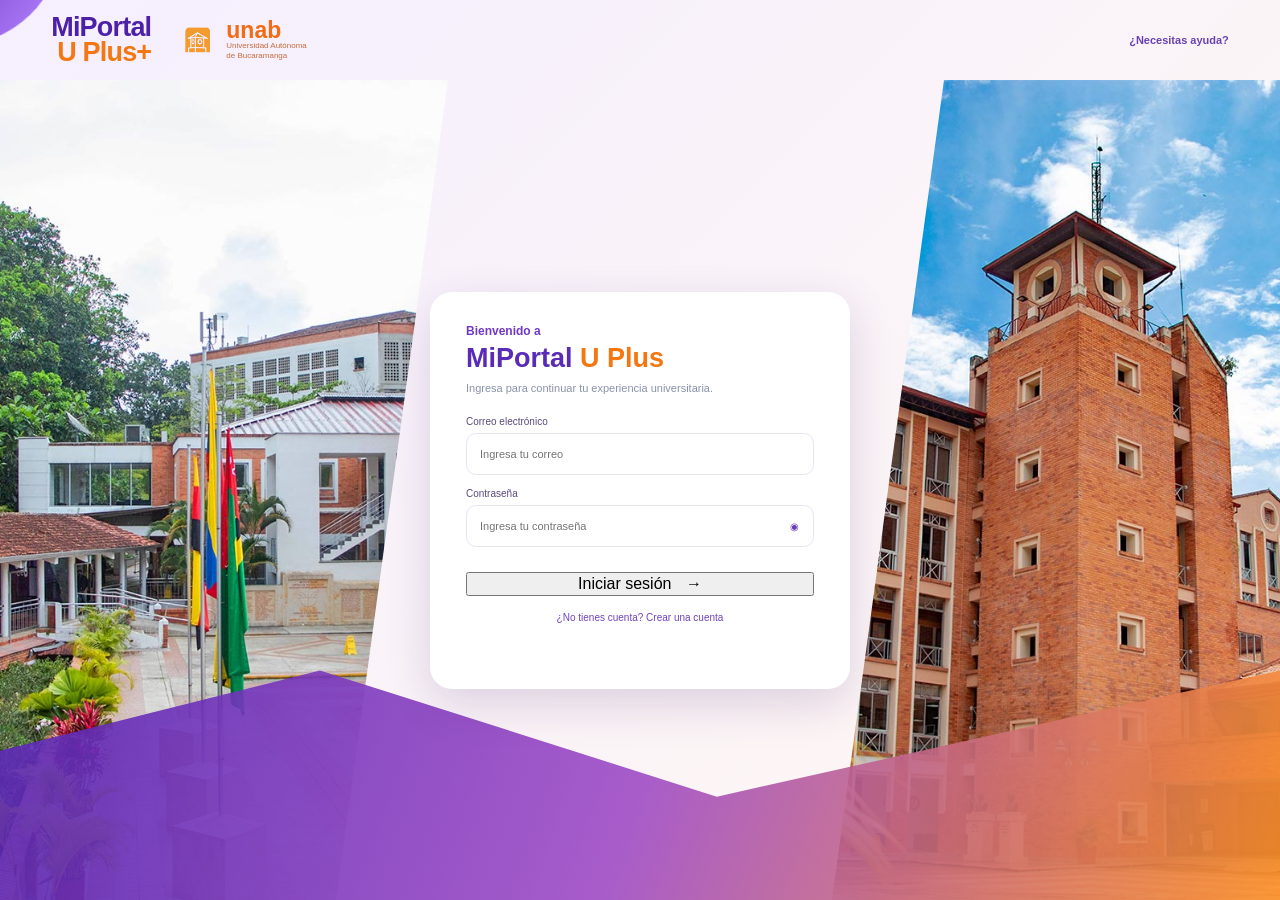
==== commit 87abba3a: "Se realizo el php funcionalidades extras" ====
--- a/index.html
+++ b/index.html
@@ -2,6 +2,7 @@
 
 <html lang="es">
 <head>
+<script>document.documentElement.classList.add("auth-checking");</script>
 <meta charset="utf-8"/>
 <meta content="width=device-width, initial-scale=1.0" name="viewport"/>
 <meta content="#ffffff" name="theme-color"/>
@@ -12,6 +13,7 @@
 
 <link href="css/base.css" rel="stylesheet"/><link href="css/shell.css" rel="stylesheet"/><link href="css/components.css" rel="stylesheet"/><link href="css/pages/dashboard.css" rel="stylesheet"/><link href="css/theme.css" rel="stylesheet"/><link href="css/responsive.css" rel="stylesheet"/><link href="https://fonts.googleapis.com/css2?family=Shantell+Sans:wght@300;400;500;600;700;800&display=swap" rel="stylesheet"/>
 <link href="css/interactions.css" rel="stylesheet"/>
+<link href="css/features.css" rel="stylesheet">
 </head>
 <body data-page="dashboard">
 <header class="topbar">
@@ -28,10 +30,10 @@
 <a class="preview-notice" data-notice-target="notice-event" href="pages/notificaciones.html?notice=notice-event"><span class="preview-dot" style="background:#f28a27"></span><span><strong>Feria de emprendimiento</strong><small>Conoce la programación de las actividades de esta semana.</small></span></a>
 <a class="preview-notice" data-notice-target="notice-schedule" href="pages/notificaciones.html?notice=notice-schedule"><span class="preview-dot" style="background:#20aa91"></span><span><strong>Actualización de horario</strong><small>Se publicó una novedad sobre una de tus clases.</small></span></a>
 <a class="popover-footer" href="pages/notificaciones.html">Ver todas las notificaciones</a></div></div>
-<div class="header-menu-wrap profile-wrap"><button aria-controls="profilePopover" aria-expanded="false" class="profile-trigger" id="profileToggle" type="button"><img alt="Foto de perfil" class="profile-photo" src="assets/perfil.jpg"/><div class="user-name"><strong>Juan Pérez</strong><small>Estudiante</small></div><svg aria-hidden="true" viewBox="0 0 24 24"><path d="m7 10 5 5 5-5"></path></svg></button><div aria-label="Menú de usuario" class="profile-popover" hidden="True" id="profilePopover" role="menu"><div class="profile-popover-user"><strong>Juan Pérez</strong><small>Estudiante UNAB</small></div>
+<div class="header-menu-wrap profile-wrap"><button aria-controls="profilePopover" aria-expanded="false" class="profile-trigger" id="profileToggle" type="button"><img alt="Foto de perfil" class="profile-photo" src="assets/perfil.jpg"/><div class="user-name"><strong data-user-first-name>Iniciando…</strong><small data-user-role></small></div><svg aria-hidden="true" viewBox="0 0 24 24"><path d="m7 10 5 5 5-5"></path></svg></button><div aria-label="Menú de usuario" class="profile-popover" hidden="True" id="profilePopover" role="menu"><div class="profile-popover-user"><strong data-user-full-name>Iniciando…</strong><small data-user-role-full></small></div>
 <a href="pages/perfil.html" role="menuitem">Mi perfil</a>
 <a href="pages/configuracion.html" role="menuitem">Configuración</a>
-<a href="login.html" role="menuitem">Cerrar sesión</a></div></div>
+<a href="api/logout.php" role="menuitem">Cerrar sesión</a></div></div>
 
 
 </div>
@@ -56,28 +58,32 @@
 </div>
 </aside>
 <main class="main-content">
-<section class="welcome"><div class="welcome-text"><p class="hello">¡Hola, Juan!</p><h1>Bienvenido a tu portal<br/>MiPortal <span>U Plus</span></h1><p class="subtitle">Aquí encuentras todo lo que necesitas para tu vida universitaria.</p><span class="little-decoration"><i></i><i></i><i></i></span></div><div class="hero-banner"><img alt="Edificio de la UNAB" src="./assets/campus-principal.jpg"/><div class="hero-message"><strong>UNAB</strong><p>Formación que<br/>transforma</p><span></span></div></div></section>
-<section class="quick-links">
-<a class="quick-card purple-card" href="pages/mis-cursos.html"><div class="quick-icon"><svg aria-hidden="true" viewbox="0 0 24 24"><path d="M4 5.5A2.5 2.5 0 0 1 6.5 3H20v17H6.5A2.5 2.5 0 0 0 4 22z"></path><path d="M4 5.5V20M8 7h8M8 11h7"></path></svg></div><span class="card-arrow">›</span><h2>Mis cursos</h2><p>Accede a tus materias</p></a>
-<a class="quick-card orange-card" href="pages/horario.html"><div class="quick-icon"><svg aria-hidden="true" viewbox="0 0 24 24"><rect height="16" rx="2" width="18" x="3" y="5"></rect><path d="M7 3v4M17 3v4M3 10h18M8 14h3M8 17h6"></path></svg></div><span class="card-arrow">›</span><h2>Horario</h2><p>Consulta tus clases</p></a>
-<a class="quick-card green-card" href="pages/calendario.html"><div class="quick-icon"><svg aria-hidden="true" viewbox="0 0 24 24"><rect height="16" rx="2" width="18" x="3" y="5"></rect><path d="M7 3v4M17 3v4M3 10h18M8 14h.01M12 14h.01M16 14h.01M8 17h.01M12 17h.01"></path></svg></div><span class="card-arrow">›</span><h2>Calendario</h2><p>Eventos y pendientes</p></a>
-<a class="quick-card pink-card" href="pages/calificaciones.html"><div class="quick-icon"><svg aria-hidden="true" viewbox="0 0 24 24"><path d="m12 3 2.8 5.7 6.2.9-4.5 4.4 1.1 6.2-5.6-3-5.6 3 1.1-6.2L3 9.6l6.2-.9z"></path></svg></div><span class="card-arrow">›</span><h2>Calificaciones</h2><p>Revisa tu progreso</p></a>
+<section class="welcome"><div class="welcome-text"><p class="hello">¡Hola, <span id="dashboardGreetingName">—</span>!</p><h1>Bienvenido a tu portal<br/>MiPortal <span>U Plus</span></h1><p class="subtitle">Aquí encuentras todo lo que necesitas para tu vida universitaria.</p><span class="little-decoration"><i></i><i></i><i></i></span></div><div class="hero-banner"><img alt="Edificio de la UNAB" src="./assets/campus-principal.jpg"/><div class="hero-message"><strong>UNAB</strong><p>Formación que<br/>transforma</p><span></span></div></div></section>
+<div class="quick-access-toolbar"><div><h2>Accesos rápidos</h2><p>Personaliza las secciones que más utilizas.</p></div><button class="outline-button" id="customizeQuickAccess" type="button">✎ Personalizar</button></div>
+<section class="quick-links" id="quickLinks" aria-label="Accesos rápidos">
 </section>
 <section class="dashboard-grid">
-<article class="panel schedule-panel"><div class="panel-heading"><h2><svg aria-hidden="true" viewbox="0 0 24 24"><rect height="16" rx="2" width="18" x="3" y="5"></rect><path d="M7 3v4M17 3v4M3 10h18M8 14h3M8 17h6"></path></svg>Tu horario de hoy</h2><a class="text-link" href="pages/horario.html">Ver completo</a></div>
-<div class="class-row" role="button" tabindex="0" data-class-title="Matemáticas" data-class-time="8:00 a.m. – 10:00 a.m." data-class-place="Aula B-203 · Edificio C"><span class="class-color violet"></span><div><small>8:00 a.m. – 10:00 a.m.</small><strong>Matemáticas</strong><span>Aula B-203 · Edificio C</span></div><button aria-label="Ver detalles de Matemáticas" class="row-arrow class-detail-button" data-class-details="Matemáticas" title="Ver detalles de Matemáticas" type="button">›</button></div>
-<div class="class-row" role="button" tabindex="0" data-class-title="Programación" data-class-time="10:15 a.m. – 12:15 p.m." data-class-place="Aula Lab-1 · Edificio D"><span class="class-color orange"></span><div><small>10:15 a.m. – 12:15 p.m.</small><strong>Programación</strong><span>Aula Lab-1 · Edificio D</span></div><button aria-label="Ver detalles de Programación" class="row-arrow class-detail-button" data-class-details="Programación" title="Ver detalles de Programación" type="button">›</button></div>
-<div class="class-row" role="button" tabindex="0" data-class-title="Inglés" data-class-time="2:00 p.m. – 4:00 p.m." data-class-place="Aula B-102 · Edificio B"><span class="class-color green"></span><div><small>2:00 p.m. – 4:00 p.m.</small><strong>Inglés</strong><span>Aula B-102 · Edificio B</span></div><button aria-label="Ver detalles de Inglés" class="row-arrow class-detail-button" data-class-details="Inglés" title="Ver detalles de Inglés" type="button">›</button></div></article>
+<article class="panel schedule-panel">
+<div class="panel-heading">
+<div><h2>Tu horario de hoy</h2><small id="todayScheduleDate" class="today-schedule-date">Consultando fecha actual...</small></div>
+<a class="text-link" href="pages/horario.html">Ver completo</a>
+</div>
+<div id="todayScheduleList" class="today-schedule-list" aria-live="polite"></div>
+</article>
 <a class="campus-card" href="pages/lugares-campus.html"><img alt="Estudiantes en el campus" src="./assets/estudiantes-campus.jpg"/><div class="campus-card-text"><h2>Tu universidad,<br/>también es tu comunidad</h2><p>Conoce todo lo que puedes vivir<br/>en la UNAB.</p><span class="white-button">Explorar campus <b>›</b></span></div></a>
 <div class="right-column"><article class="panel events-panel"><div class="events-heading"><div class="date-box"><strong>24</strong><small>OCT</small></div><h2>Próximos eventos</h2><a class="text-link" href="pages/calendario.html">Ver todos</a></div>
 <div class="event-row" role="button" tabindex="0" data-event-title="Feria de emprendimiento" data-event-description="Encuentro de emprendimientos y proyectos estudiantiles en la zona verde. Consulta la programación de actividades."><span class="event-dot orange-dot"></span><div><strong>Feria de emprendimiento</strong><small>Zona verde · 10:00 a.m.</small></div><span class="event-arrow">›</span></div>
 <div class="event-row" role="button" tabindex="0" data-event-title="Entrega de trabajo final" data-event-description="Recuerda revisar las instrucciones del curso y confirmar el envío en la plataforma virtual antes de la hora límite."><span class="event-dot purple-dot"></span><div><strong>Entrega de trabajo final</strong><small>Plataforma virtual · 11:59 p.m.</small></div></div></article>
-<a class="resource-card" href="pages/servicios.html"><div class="resource-text"><h2>Grandes cosas<br/>te esperan</h2><p>Sigue construyendo<br/>tu futuro.</p><span class="white-button">Ver recursos <b>›</b></span></div><img alt="Edificio universitario" src="./assets/campus-recursos.jpg"/></a></div>
+<a class="resource-card" href="pages/servicios.html"><div class="resource-text"><h2>Grandes cosas<br/>te esperan</h2><p>Sigue construyendo<br/>tu futuro.</p><span class="white-button">Ver recursos <b>›</b></span></div><img alt="Edificio universitario" src="./assets/grupo.jpeg"/></a></div>
 <article class="panel progress-panel"><div class="progress-heading"><span class="graduation-icon"><svg aria-hidden="true" viewbox="0 0 24 24"><path d="m12 3 2.8 5.7 6.2.9-4.5 4.4 1.1 6.2-5.6-3-5.6 3 1.1-6.2L3 9.6l6.2-.9z"></path></svg></span><h2>Tu progreso académico</h2></div><div class="progress-content"><div class="progress-circle"><div>78%</div></div><div class="credits"><span>Créditos aprobados</span><strong>36 <small>/ 46</small></strong><small>Último periodo: 2025-2</small></div><a class="details-button" href="pages/calificaciones.html">Ver detalles <b>›</b></a></div></article>
 </section>
+
+<section class="panel dashboard-favorites" id="dashboardFavorites"><div class="panel-heading"><div><h2>Lugares favoritos</h2><p class="section-subtitle">Accede rápidamente a los espacios que guardaste.</p></div><a class="text-link" href="pages/lugares-campus.html">Explorar campus ›</a></div><div class="dashboard-favorites-list" id="dashboardFavoritePlaces"><p class="muted-note">Todavía no has guardado lugares favoritos. Explora el campus y marca la estrella de tus espacios preferidos.</p></div></section>
 <div class="page-slogan">Más que<br/>una universidad<span></span></div>
 </main>
 <script src="js/curriculum-data.js"></script>
+<script src="js/schedule-data.js"></script>
 <script src="js/app.js"></script>
+<script src="js/features.js"></script>
 </body>
 </html>
--- a/css/base.css
+++ b/css/base.css
@@ -1,8 +1,12 @@
 *{box-sizing:border-box;font-family:'Shantell Sans',sans-serif}
-:root{--purple:#5524b2;--deep:#321477;--orange:#f47712;--text:#29195d;--muted:#8290ad;--surface:#fff;--page:#f8f9ff;--line:#efedf7;--shadow:0 6px 22px rgba(48,25,104,.07)}
+:root{--purple:#5524b2;--deep:#321477;--orange:#f47712;--text:#29195d;--muted:#8290ad;--surface:#fff;--soft-surface:#f8f5ff;--page:#f8f9ff;--line:#efedf7;--shadow:0 6px 22px rgba(48,25,104,.07)}
 html{min-width:320px;min-height:100%;background:var(--page);scroll-behavior:smooth}
 body{margin:0;min-height:100vh;color:var(--text);background:radial-gradient(ellipse at 78% 55%,rgba(231,225,255,.34),transparent 42%),var(--page);overflow-x:hidden}
 body::before{content:"";position:fixed;z-index:0;top:-65px;left:-55px;width:120px;height:105px;background:linear-gradient(135deg,#7135c8,#b78aff);border-radius:0 0 90% 0;transform:rotate(-8deg);pointer-events:none}
 a{color:inherit}
 button,input,select{font:inherit}
 [hidden]{display:none!important}
+
+html.auth-checking body{visibility:hidden}
+.account-modal{max-width:760px;width:min(760px,94vw);max-height:88vh;overflow:auto}.account-form-grid{display:grid;grid-template-columns:repeat(2,minmax(0,1fr));gap:12px}.account-form-grid label{display:grid;gap:6px;color:var(--text);font-size:12px;font-weight:700}.account-form-grid input{width:100%;padding:11px 12px;border:1px solid var(--line);border-radius:10px;background:var(--surface);color:var(--text);font:inherit;font-size:12px}.account-form-wide{grid-column:1/-1}.profile-edit-link{border:0;background:none;font:inherit;cursor:pointer}
+@media(max-width:600px){.account-form-grid{grid-template-columns:1fr}.account-form-wide{grid-column:auto}}
--- a/css/pages/dashboard.css
+++ b/css/pages/dashboard.css
@@ -73,3 +73,16 @@
 .page-slogan span{display:block;width:120px;height:3px;margin:8px auto 0;background:#ff8a18;transform:rotate(-8deg)}
 
 .class-detail-button{border:0;background:transparent;padding:4px 8px;border-radius:9px;cursor:pointer;transition:background .2s,color .2s}.class-detail-button:hover{background:#ede5ff;color:#5624ae}.class-dialog-backdrop{position:fixed;inset:0;z-index:100;display:grid;place-items:center;padding:20px;background:rgba(26,15,49,.48);backdrop-filter:blur(5px)}.class-dialog-backdrop[hidden]{display:none}.class-dialog{position:relative;width:min(420px,100%);padding:26px;border-radius:20px;background:var(--surface);color:var(--text);box-shadow:0 20px 60px rgba(20,10,45,.24)}.class-dialog-close{position:absolute;right:14px;top:10px;border:0;background:transparent;color:var(--muted);font-size:25px;cursor:pointer}.class-dialog-eyebrow{color:#7541c4;font-size:10px;font-weight:700}.class-dialog h2{margin:8px 0 15px;font-size:20px}.class-dialog p{font-size:11px;color:var(--muted);line-height:1.6}.class-dialog .outline-button{margin-top:8px}.class-dialog-ok{margin-top:12px}
+
+.today-schedule-date{display:block;margin-top:4px;color:#8b94aa;font-size:10px;font-weight:500}
+.today-schedule-list{display:flex;flex-direction:column;gap:9px}
+.schedule-empty-state{display:flex;flex-direction:column;gap:7px;padding:18px 16px;border:1px dashed #dcd4ed;border-radius:13px;background:#faf9ff;color:#665783;font-size:11px;line-height:1.5}
+.schedule-empty-state strong{font-size:12px;color:#493079}
+.schedule-empty-state span{color:#8790a7}
+.schedule-empty-grid{grid-column:1/-1;min-height:145px;justify-content:center;align-items:center;text-align:center}
+.class-row[data-class-title]{cursor:pointer}
+.class-row[data-class-title]:focus-visible{outline:2px solid #7541d0;outline-offset:2px}
+
+.dashboard-favorites{margin:20px 0 12px;padding:16px 20px}.dashboard-favorites-list{display:flex;flex-wrap:wrap;gap:8px;align-items:center}.dashboard-favorite-chip{display:inline-flex;align-items:center;padding:8px 12px;border:1px solid #e5d9f8;border-radius:18px;background:#f8f4ff;color:#6230b6;text-decoration:none;font-size:10px;font-weight:700;transition:transform .18s,background .18s,box-shadow .18s}.dashboard-favorite-chip:hover{transform:translateY(-2px);background:#efe6ff;box-shadow:0 4px 12px rgba(75,35,148,.12)}
+.schedule-enrollment-tag{display:inline-flex;margin:2px 0;padding:3px 7px;border-radius:9px;background:#def6f0;color:#087e70;font-size:8px;font-style:normal;font-weight:700}.enrolled-hours-row{border:1px solid #afe4d8}.class-color.teal{background:#18a58f}
+body.dark-mode .dashboard-favorite-chip{background:#3c2c56;border-color:#594477;color:#eadfff}body.dark-mode .dashboard-favorite-chip:hover{background:#51406e}body.dark-mode .schedule-enrollment-tag{background:#174d47;color:#a8f0df}body.dark-mode .enrolled-hours-row{border-color:#286e63}
--- a/css/theme.css
+++ b/css/theme.css
@@ -1,4 +1,4 @@
-body.dark-mode{--text:#f0eaff;--muted:#b8aecf;--surface:#241b38;--page:#171226;--line:#403352;--shadow:0 8px 24px rgba(0,0,0,.22);background:radial-gradient(ellipse at 78% 55%,rgba(90,63,130,.16),transparent 42%),#171226;color:#f0eaff}
+body.dark-mode{--soft-surface:#302544;--text:#f0eaff;--muted:#b8aecf;--surface:#241b38;--page:#171226;--line:#403352;--shadow:0 8px 24px rgba(0,0,0,.22);background:radial-gradient(ellipse at 78% 55%,rgba(90,63,130,.16),transparent 42%),#171226;color:#f0eaff}
 body.dark-mode .topbar,body.dark-mode .sidebar,body.dark-mode .panel,body.dark-mode .quick-card,body.dark-mode .stat-card,body.dark-mode .course-card,body.dark-mode .recommend-card,body.dark-mode .service-card,body.dark-mode .notification-popover,body.dark-mode .profile-popover{background:#241b38;border-color:#403352;color:#f0eaff}
 body.dark-mode .nav-item{color:#e6dcff}body.dark-mode .nav-item:hover:not(.active){background:#382851;color:#fff}body.dark-mode .nav-item.active,body.dark-mode .nav-item.active:hover{color:white}
 body.dark-mode .quick-card h2,body.dark-mode .panel h2,body.dark-mode .course-card h3,body.dark-mode .notice-item h3,body.dark-mode .stat-card strong,body.dark-mode .service-card h3,body.dark-mode .recommend-card h3,body.dark-mode .activity-list strong,body.dark-mode .events-heading h2,body.dark-mode .credits strong,body.dark-mode .profile-card h2{color:#f0eaff}
@@ -33,3 +33,25 @@
 body.dark-mode .date-box small { color: #f0eaff; }
 body.dark-mode .date-box small { opacity: .82; }
 body.dark-mode .status.in-progress { background: #4b3b62; color: #e6d4ff; border-color: #72569a; }
+
+body.dark-mode .today-schedule-date{color:#b8aecf}
+body.dark-mode .schedule-empty-state{background:#302544;border-color:#58466f;color:#d6caea}
+body.dark-mode .schedule-empty-state strong{color:#f0eaff}
+body.dark-mode .schedule-empty-state span{color:#b8aecf}
+body.dark-mode .grade-calculator .calculator-heading h2{color:#f0eaff}
+body.dark-mode .grade-calculator .calculator-heading p:not(.eyebrow){color:#b8aecf}
+body.dark-mode .calculator-pass-mark,body.dark-mode .calculator-summary>div{background:#38294e;color:#e9ddff}
+body.dark-mode .calculator-pass-mark strong,body.dark-mode .calculator-summary strong{color:#e9ddff}
+body.dark-mode .calculator-pass-mark small,body.dark-mode .calculator-summary small{color:#b8aecf}
+body.dark-mode .calculator-controls label{color:#d6caea}
+body.dark-mode .assessment-table-wrap{border-color:#453656}
+body.dark-mode .assessment-table-head{background:#302544;color:#c6b8df}
+body.dark-mode .assessment-row{border-color:#453656}
+body.dark-mode .assessment-row input{background:#302544;color:#f0eaff;border-color:#4b3b62}
+body.dark-mode .assessment-row input::placeholder{color:#9689ad}
+body.dark-mode .assessment-remove{background:#573343;color:#ffd7df}
+body.dark-mode .assessment-remove:hover{background:#704054}
+body.dark-mode .calculator-feedback{background:#38294e;color:#e2d4fc}
+body.dark-mode .calculator-feedback[data-state="success"]{background:#23483f;color:#a9e5d1}
+body.dark-mode .calculator-feedback[data-state="error"]{background:#57343a;color:#ffd0cd}
+body.dark-mode .calculator-note{color:#b8aecf}
--- a/css/features.css
+++ b/css/features.css
@@ -0,0 +1,7 @@
+.quick-access-toolbar{display:flex;align-items:center;justify-content:space-between;gap:16px;margin:2px 0 12px}.quick-access-toolbar h2{margin:0;color:var(--text);font-size:15px}.quick-access-toolbar p{margin:3px 0 0;color:var(--muted);font-size:10px}.quick-access-toolbar .outline-button{white-space:nowrap}
+.feature-modal-backdrop{position:fixed;inset:0;z-index:120;display:grid;place-items:center;padding:18px;background:rgba(28,17,50,.5);backdrop-filter:blur(6px)}.feature-modal-backdrop[hidden]{display:none}.feature-modal{position:relative;width:min(540px,100%);max-height:min(86vh,760px);overflow:auto;padding:28px;border:1px solid var(--line);border-radius:22px;background:var(--surface);color:var(--text);box-shadow:0 22px 65px rgba(22,12,47,.25)}.feature-modal-close{position:absolute;top:12px;right:15px;width:34px;height:34px;border:0;border-radius:50%;background:var(--soft-surface);color:var(--text);font-size:23px;cursor:pointer}.feature-modal h2{margin:4px 36px 8px 0;font-size:21px}.feature-modal>p{font-size:11px;color:var(--muted);line-height:1.6}.quick-editor-list{display:flex;flex-direction:column;gap:7px;margin:18px 0}.quick-editor-row{display:flex;align-items:center;justify-content:space-between;gap:12px;padding:10px 12px;border:1px solid var(--line);border-radius:12px;background:var(--soft-surface)}.quick-editor-row label{display:flex;align-items:center;gap:10px;min-width:0;cursor:pointer}.quick-editor-row input{accent-color:#6b35bd}.quick-editor-row label span,.quick-editor-row label strong,.quick-editor-row label small{display:block}.quick-editor-row label strong{font-size:11px}.quick-editor-row label small{margin-top:2px;color:var(--muted);font-size:9px}.quick-editor-order{display:flex;gap:5px}.quick-editor-order button{width:28px;height:28px;border:1px solid var(--line);border-radius:8px;background:var(--surface);color:var(--text);cursor:pointer}.quick-editor-order button:disabled{opacity:.3;cursor:not-allowed}.feature-modal-actions{display:flex;justify-content:flex-end;gap:9px;margin-top:15px}.feature-feedback{min-height:16px;color:var(--muted);font-size:10px;line-height:1.5}
+.hours-activity-form{display:grid;grid-template-columns:repeat(2,minmax(0,1fr));gap:12px 14px;margin-top:14px}.hours-activity-form label{display:flex;flex-direction:column;gap:6px;color:var(--text);font-size:10px;font-weight:600}.hours-activity-form input,.hours-activity-form select,.hours-activity-form textarea{width:100%;min-height:40px;padding:10px 12px;border:1px solid var(--line);border-radius:10px;background:var(--surface);color:var(--text);font:inherit;font-size:11px;outline:none}.hours-activity-form textarea{resize:vertical}.hours-activity-form input:focus,.hours-activity-form select:focus,.hours-activity-form textarea:focus{border-color:#8d66ce;box-shadow:0 0 0 3px rgba(115,67,190,.1)}.hours-activity-form>label:nth-child(1),.hours-activity-form>label:nth-child(2),.hours-activity-form>label:nth-child(4){grid-column:1/-1}.hours-form-row{display:grid;grid-template-columns:1.2fr .7fr 1.1fr;gap:12px}.hours-form-actions{grid-column:1/-1;display:flex;justify-content:space-between;align-items:center;gap:18px}.hours-form-actions .feature-feedback{max-width:70%}.hours-request-heading{display:flex;align-items:center;justify-content:space-between;gap:12px;margin-top:23px;padding-top:15px;border-top:1px solid var(--line)}.hours-request-heading h3{margin:0;font-size:13px}.hours-request-heading>span{font-size:10px;color:var(--muted)}.hours-request-list{display:grid;gap:8px;margin-top:10px}.hours-request-card{display:flex;align-items:center;justify-content:space-between;gap:12px;padding:11px 12px;border:1px solid var(--line);border-radius:11px;background:var(--soft-surface)}.hours-request-card strong,.hours-request-card small{display:block}.hours-request-card strong{font-size:11px}.hours-request-card small{margin-top:4px;color:var(--muted);font-size:9px}.request-status{display:inline-flex;align-items:center;justify-content:center;max-width:140px;padding:6px 9px;border-radius:14px;background:#fff2d9;color:#9a6818;font-size:9px;font-weight:700;text-align:center}.muted-note{color:var(--muted);font-size:10px;line-height:1.6}
+.class-reminder-panel{display:flex;align-items:center;justify-content:space-between;gap:20px;margin-top:18px;padding:18px 22px}.class-reminder-panel h2{margin:0 0 5px;font-size:15px}.class-reminder-panel p{margin:0 0 5px;color:var(--muted);font-size:10px;line-height:1.5}.class-reminder-panel .feature-feedback{margin:0}.reminder-switch{flex:0 0 auto}
+.hours-enroll-button{margin-left:auto;white-space:nowrap;align-self:center}.hours-event{flex-wrap:wrap}.hours-event>div{flex:1;min-width:150px}
+body.dark-mode .quick-editor-row{background:#302544;border-color:#4b3b62}body.dark-mode .quick-editor-order button{background:#241b38;border-color:#4b3b62;color:#eee7ff}body.dark-mode .feature-modal{background:#241b38;border-color:#4b3b62;color:#f0eaff}body.dark-mode .feature-modal-close{background:#38294e;color:#f0eaff}body.dark-mode .hours-activity-form input,body.dark-mode .hours-activity-form select,body.dark-mode .hours-activity-form textarea{background:#302544;border-color:#4b3b62;color:#f0eaff}body.dark-mode .hours-request-card{background:#302544;border-color:#4b3b62}body.dark-mode .request-status{background:#4b3b2b;color:#ffe3a8}body.dark-mode .hours-request-heading{border-color:#4b3b62}body.dark-mode .class-reminder-panel{background:var(--surface)}
+@media(max-width:700px){.quick-access-toolbar{align-items:flex-start}.quick-access-toolbar .outline-button{font-size:9px;padding:7px 9px}.hours-activity-form{grid-template-columns:1fr}.hours-activity-form>label:nth-child(1),.hours-activity-form>label:nth-child(2),.hours-activity-form>label:nth-child(4){grid-column:auto}.hours-form-row{grid-template-columns:1fr 1fr}.hours-form-row label:last-child{grid-column:1/-1}.hours-form-actions{align-items:flex-start;flex-direction:column}.hours-form-actions .feature-feedback{max-width:100%}.hours-request-card{align-items:flex-start;flex-direction:column}.class-reminder-panel{align-items:flex-start}}
